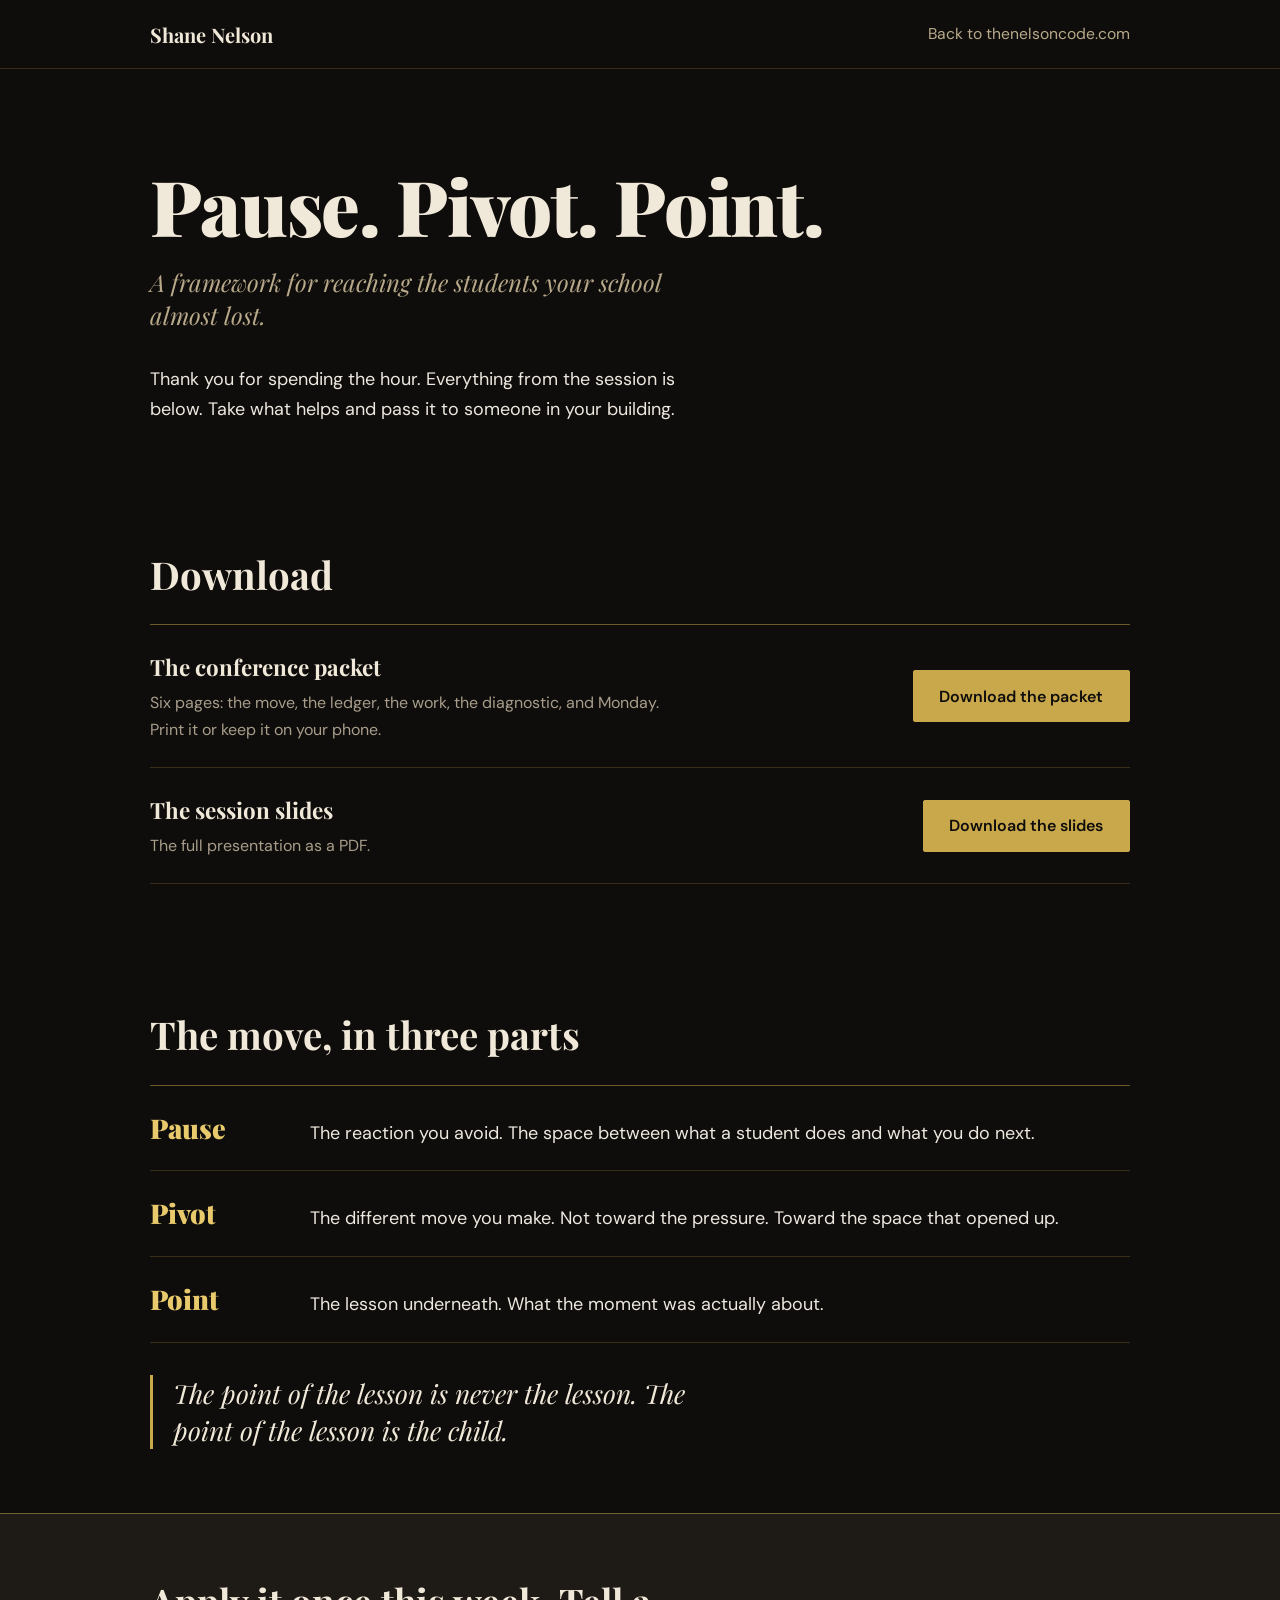
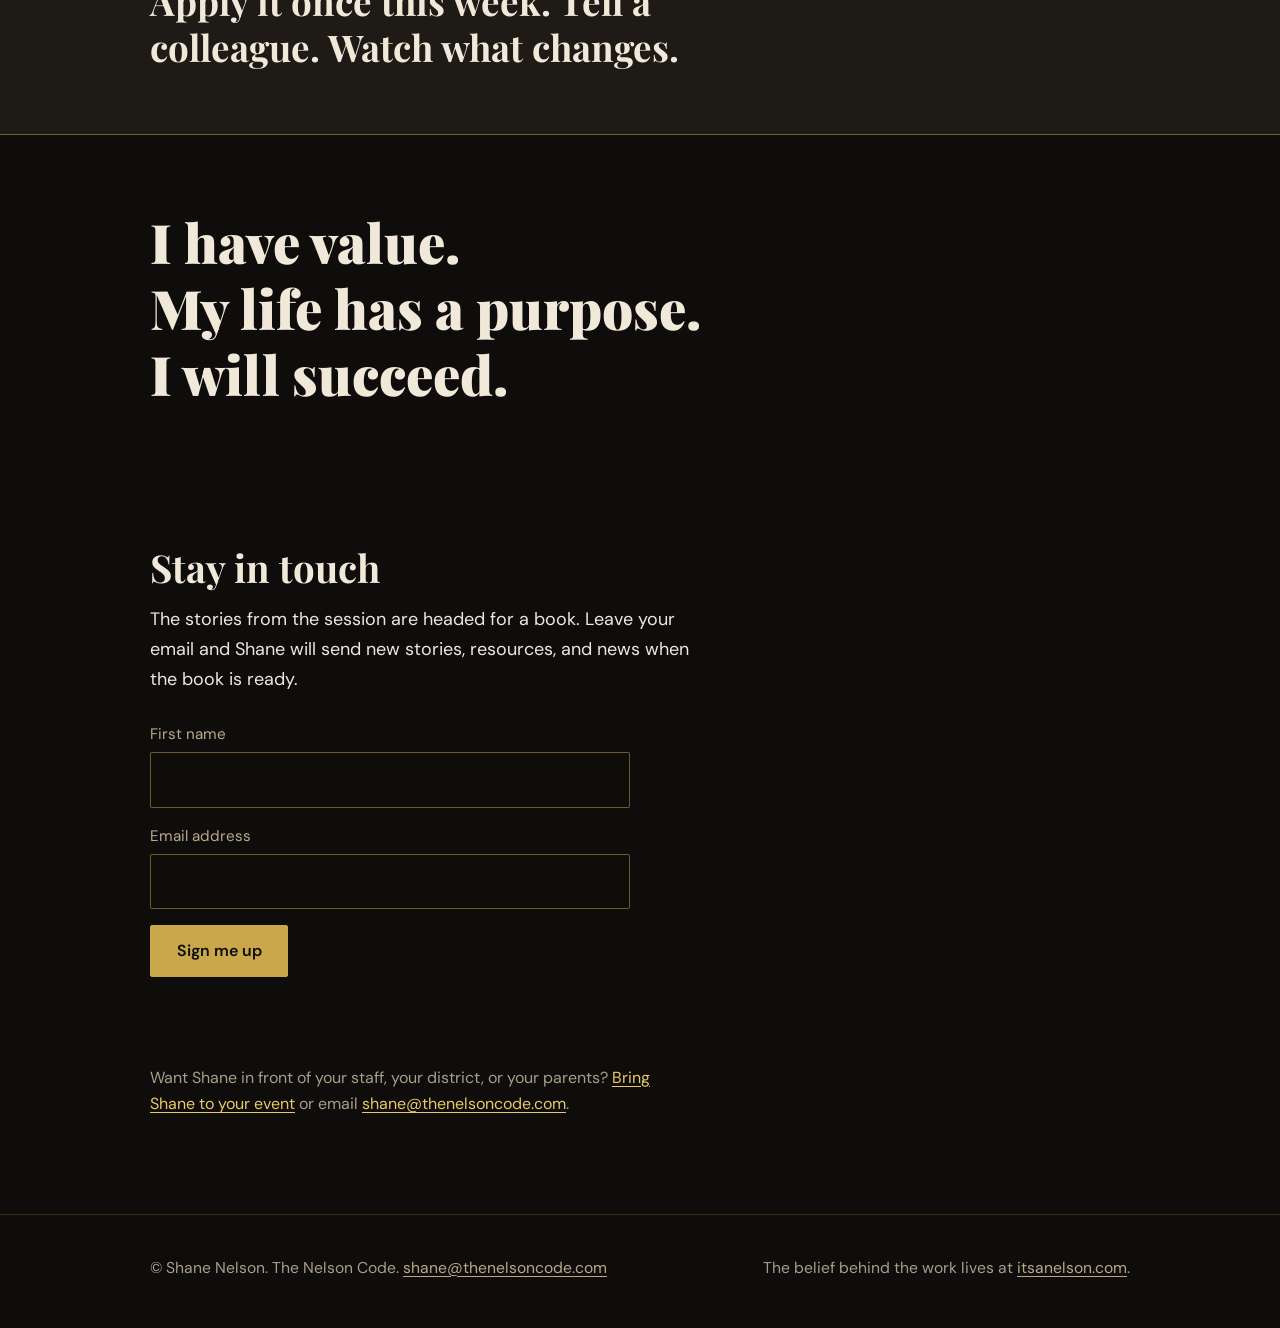
==== naea/index.html @ 15a72738 "New speaking homepage, NAEA 2026 resource page, archive old homepage to /future/" ====
<!DOCTYPE html>
<html lang="en">
<head>
<meta charset="UTF-8">
<meta name="viewport" content="width=device-width, initial-scale=1">
<title>Pause. Pivot. Point. | NAEA 2026 Resources | Shane Nelson</title>
<meta name="description" content="Resources for attendees of Shane Nelson's Pause. Pivot. Point. session at NAEA 2026.">
<meta name="robots" content="noindex, nofollow">
<meta name="theme-color" content="#0f0d0b">

<link rel="preconnect" href="https://fonts.googleapis.com">
<link rel="preconnect" href="https://fonts.gstatic.com" crossorigin>
<link href="https://fonts.googleapis.com/css2?family=Playfair+Display:ital,wght@0,400;0,700;0,900;1,400;1,700&family=DM+Sans:ital,wght@0,300;0,400;0,500;0,600;1,400&display=swap" rel="stylesheet">

<style>
:root{
  --bg:#0f0d0b;
  --card:#161310;
  --surface:#1e1a15;
  --gold:#c9a84c;
  --gold-light:#e8c96b;
  --gold-dim:#8a6e30;
  --cream:#f0e8d8;
  --cream-dim:#b8a98a;
  --text:#ede8df;
  --text-2:#a89d8b;
  --line:rgba(201,168,76,.22);
  --line-strong:rgba(201,168,76,.5);
  --serif:'Playfair Display',Georgia,'Times New Roman',serif;
  --sans:'DM Sans',system-ui,-apple-system,'Segoe UI',Helvetica,Arial,sans-serif;
  --wrap:980px;
}
*,*::before,*::after{box-sizing:border-box}
html{scroll-behavior:smooth;-webkit-text-size-adjust:100%}
body{margin:0;background:var(--bg);color:var(--text);font-family:var(--sans);font-size:1.125rem;line-height:1.65;-webkit-font-smoothing:antialiased}
a{color:inherit}
h1,h2,h3,p{margin:0}
.wrap{width:min(var(--wrap),100% - 3rem);margin-inline:auto}
:focus-visible{outline:2px solid var(--gold-light);outline-offset:3px;border-radius:2px}

.btn{display:inline-block;font-family:var(--sans);font-size:1rem;font-weight:600;line-height:1.2;text-decoration:none;padding:.95rem 1.6rem;border:1px solid var(--gold);border-radius:2px;transition:background .2s,color .2s,border-color .2s;text-align:center}
.btn-gold{background:var(--gold);color:var(--bg)}
.btn-gold:hover{background:var(--gold-light);border-color:var(--gold-light)}
.btn-line{color:var(--cream);border-color:var(--line-strong)}
.btn-line:hover{border-color:var(--gold-light);color:var(--gold-light)}

.top{border-bottom:1px solid var(--line)}
.top .wrap{display:flex;align-items:center;justify-content:space-between;gap:1rem;min-height:4.25rem}
.brand{font-family:var(--serif);font-weight:700;font-size:1.25rem;text-decoration:none;color:var(--cream)}
.back{font-size:.98rem;color:var(--cream-dim);text-decoration:none}
.back:hover{color:var(--gold-light)}

.hero{padding:clamp(3.5rem,8vw,6rem) 0 clamp(2.5rem,5vw,4rem)}
.hero h1{font-family:var(--serif);font-weight:900;font-size:clamp(2.5rem,6vw,4.8rem);line-height:1.05;letter-spacing:-.015em;color:var(--cream)}
.hero .sub{margin-top:1.25rem;font-family:var(--serif);font-style:italic;font-size:clamp(1.15rem,2.2vw,1.5rem);color:var(--cream-dim);max-width:36rem;line-height:1.4}
.hero .thanks{margin-top:2rem;max-width:34rem;color:var(--text)}

.sec{padding:clamp(2.5rem,5vw,4rem) 0}
.sec h2{font-family:var(--serif);font-weight:700;font-size:clamp(1.7rem,3.4vw,2.4rem);line-height:1.15;color:var(--cream)}

/* Downloads */
.files{margin-top:1.75rem;border-top:1px solid var(--line-strong)}
.file{display:grid;grid-template-columns:1fr auto;gap:1rem 2rem;align-items:center;padding:1.5rem 0;border-bottom:1px solid var(--line)}
.file h3{font-family:var(--serif);font-weight:700;font-size:1.4rem;color:var(--cream)}
.file p{margin-top:.25rem;color:var(--text-2);font-size:1rem;max-width:34rem}
@media (max-width:640px){.file{grid-template-columns:1fr}.file .btn{justify-self:start}}

/* The move */
.move{margin-top:1.75rem;border-top:1px solid var(--line-strong)}
.move .step{display:grid;grid-template-columns:8rem 1fr;gap:1rem 2rem;align-items:baseline;padding:1.25rem 0;border-bottom:1px solid var(--line)}
.move dt{font-family:var(--serif);font-weight:900;font-size:1.7rem;color:var(--gold-light)}
.move dd{margin:0;color:var(--text)}
@media (max-width:640px){.move .step{grid-template-columns:1fr;gap:.2rem}}
.quote{margin-top:2rem;font-family:var(--serif);font-style:italic;font-size:clamp(1.25rem,2.4vw,1.65rem);line-height:1.4;color:var(--cream);border-left:3px solid var(--gold);padding-left:1.25rem;max-width:36rem}

/* Monday */
.monday{background:var(--surface);border-block:1px solid var(--line-strong);padding:clamp(2.5rem,5vw,4rem) 0}
.monday p{font-family:var(--serif);font-weight:700;font-size:clamp(1.5rem,3.2vw,2.3rem);line-height:1.25;color:var(--cream);max-width:36rem}

/* Motto strip */
.motto{padding:clamp(3rem,6vw,5rem) 0}
.motto ul{list-style:none;margin:0;padding:0;display:grid;gap:.4rem}
.motto li{font-family:var(--serif);font-weight:900;font-size:clamp(1.8rem,4.6vw,3.4rem);line-height:1.1;color:var(--cream)}

/* Contact */
.contact p{margin-top:1rem;max-width:34rem;color:var(--text)}
.contact p a{color:var(--gold-light);text-underline-offset:3px}
.contact .signup{margin-top:1.75rem}
.contact .also{margin-top:2rem;color:var(--text-2);font-size:1rem}


/* Newsletter form */
.signup{display:grid;gap:1rem;max-width:30rem}
.signup label{display:block;font-size:.95rem;color:var(--cream-dim);margin-bottom:.3rem}
.signup input[type=text],.signup input[type=email]{width:100%;font:inherit;font-size:1rem;color:var(--cream);background:var(--bg);border:1px solid var(--line-strong);border-radius:2px;padding:.85rem 1rem}
.signup input::placeholder{color:#6f6656}
.signup input:focus-visible{outline:2px solid var(--gold-light);outline-offset:2px;border-color:var(--gold-light)}
.signup .btn{justify-self:start;cursor:pointer}
.signup .btn[disabled]{opacity:.6;cursor:default}
.signup .msg{min-height:1.5em;color:var(--gold-light);font-size:1rem}
.signup .hp{position:absolute;left:-9999px}

footer{margin-top:2rem;padding:2.5rem 0 3rem;border-top:1px solid var(--line)}
footer .wrap{display:flex;flex-wrap:wrap;gap:1rem 2rem;justify-content:space-between}
footer p{color:var(--text-2);font-size:.98rem}
footer a{color:var(--cream-dim);text-underline-offset:3px}
footer a:hover{color:var(--gold-light)}
</style>
</head>
<body>

<header class="top">
  <div class="wrap">
    <a class="brand" href="/">Shane Nelson</a>
    <a class="back" href="/">Back to thenelsoncode.com</a>
  </div>
</header>

<main>

  <section class="hero">
    <div class="wrap">
      <h1>Pause. Pivot. Point.</h1>
      <p class="sub">A framework for reaching the students your school almost lost.</p>
      <p class="thanks">Thank you for spending the hour. Everything from the session is below. Take what helps and pass it to someone in your building.</p>
    </div>
  </section>

  <section class="sec">
    <div class="wrap">
      <h2>Download</h2>
      <div class="files">
        <!-- Files live in /naea/files/. The filenames in href must match the files you upload exactly. -->
        <div class="file">
          <div>
            <h3>The conference packet</h3>
            <p>Six pages: the move, the ledger, the work, the diagnostic, and Monday. Print it or keep it on your phone.</p>
          </div>
          <a class="btn btn-gold" href="/naea/files/PausePivotPoint_Conference_Packet.pdf" download>Download the packet</a>
        </div>
        <div class="file">
          <div>
            <h3>The session slides</h3>
            <p>The full presentation as a PDF.</p>
          </div>
          <a class="btn btn-gold" href="/naea/files/PausePivotPoint_NAEA2026_Slides.pdf" download>Download the slides</a>
        </div>
        <!-- To add another file, copy one of the .file blocks above and change the title, description, and filename. -->
      </div>
    </div>
  </section>

  <section class="sec">
    <div class="wrap">
      <h2>The move, in three parts</h2>
      <dl class="move">
        <div class="step"><dt>Pause</dt><dd>The reaction you avoid. The space between what a student does and what you do next.</dd></div>
        <div class="step"><dt>Pivot</dt><dd>The different move you make. Not toward the pressure. Toward the space that opened up.</dd></div>
        <div class="step"><dt>Point</dt><dd>The lesson underneath. What the moment was actually about.</dd></div>
      </dl>
      <p class="quote">The point of the lesson is never the lesson. The point of the lesson is the child.</p>
    </div>
  </section>

  <section class="monday">
    <div class="wrap">
      <p>Apply it once this week. Tell a colleague. Watch what changes.</p>
    </div>
  </section>

  <section class="motto">
    <div class="wrap">
      <ul aria-label="The motto">
        <li>I have value.</li>
        <li>My life has a purpose.</li>
        <li>I will succeed.</li>
      </ul>
    </div>
  </section>

  <section class="sec contact">
    <div class="wrap">
      <h2>Stay in touch</h2>
      <p>The stories from the session are headed for a book. Leave your email and Shane will send new stories, resources, and news when the book is ready.</p>
      <form class="signup" id="signup" name="newsletter" method="POST" data-netlify="true" data-netlify-honeypot="bot-field">
        <input type="hidden" name="form-name" value="newsletter">
        <input type="hidden" name="source" value="naea-2026">
        <p class="hp" aria-hidden="true"><label>Leave this empty <input name="bot-field" tabindex="-1" autocomplete="off"></label></p>
        <div><label for="su-name">First name</label><input id="su-name" type="text" name="first_name" autocomplete="given-name"></div>
        <div><label for="su-email">Email address</label><input id="su-email" type="email" name="email" autocomplete="email" required></div>
        <button class="btn btn-gold" type="submit">Sign me up</button>
        <p class="msg" role="status" aria-live="polite"></p>
      </form>
      <p class="also">Want Shane in front of your staff, your district, or your parents? <a href="/#book">Bring Shane to your event</a> or email <a href="mailto:shane@thenelsoncode.com">shane@thenelsoncode.com</a>.</p>
    </div>
  </section>

</main>

<footer>
  <div class="wrap">
    <p>&copy; Shane Nelson. The Nelson Code. <a href="mailto:shane@thenelsoncode.com">shane@thenelsoncode.com</a></p>
    <p>The belief behind the work lives at <a href="https://itsanelson.com">itsanelson.com</a>.</p>
  </div>
</footer>

<script>
(function(){
  // Newsletter signup: posts to Netlify Forms and confirms on the page.
  var form=document.getElementById('signup');
  if(form && window.fetch && window.URLSearchParams && window.FormData){
    form.addEventListener('submit',function(ev){
      ev.preventDefault();
      var msg=form.querySelector('.msg'), btn=form.querySelector('button');
      btn.disabled=true; msg.textContent='Sending...';
      fetch('/',{method:'POST',headers:{'Content-Type':'application/x-www-form-urlencoded'},body:new URLSearchParams(new FormData(form)).toString()})
        .then(function(r){
          if(!r.ok){throw new Error('bad');}
          form.reset(); btn.disabled=false;
          msg.textContent='You are on the list. Thank you.';
        })
        .catch(function(){
          btn.disabled=false;
          msg.textContent='That did not go through. Please email shane@thenelsoncode.com and Shane will add you.';
        });
    });
  }
})();
</script>
</body>
</html>
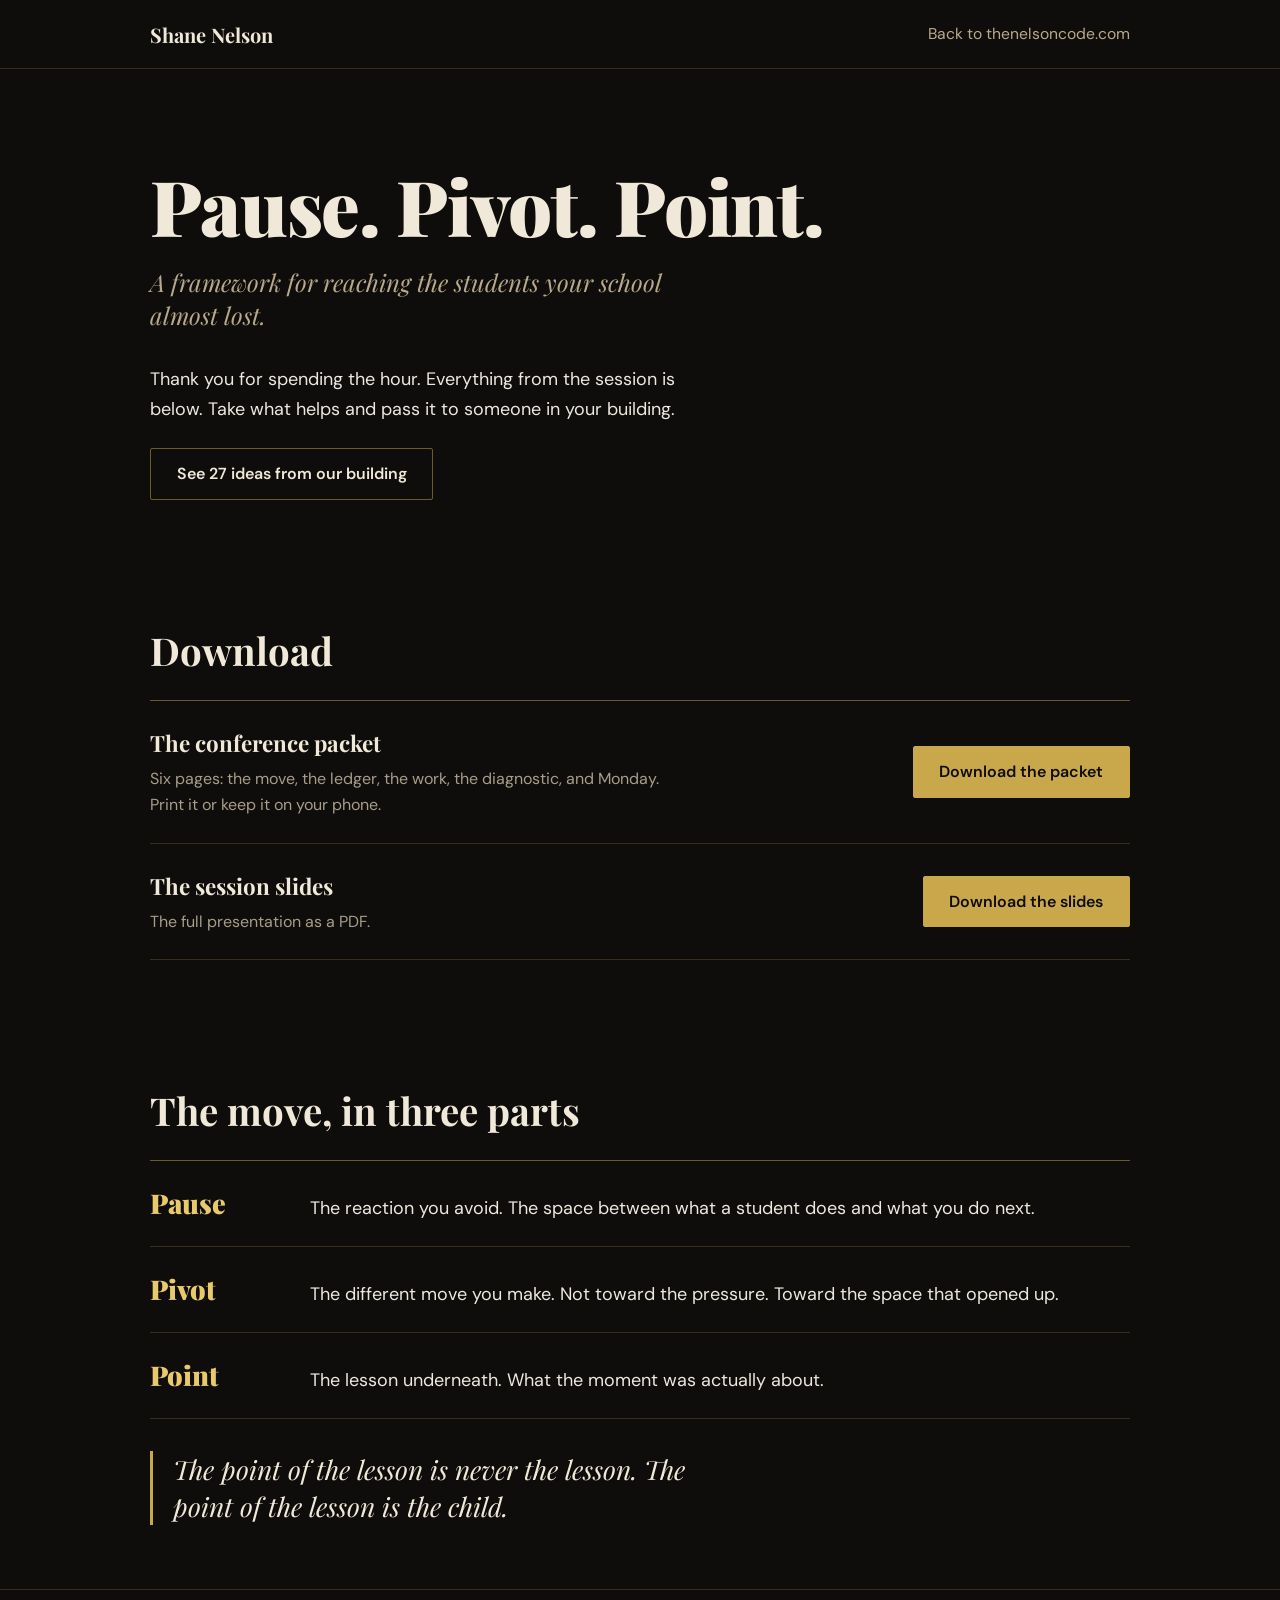
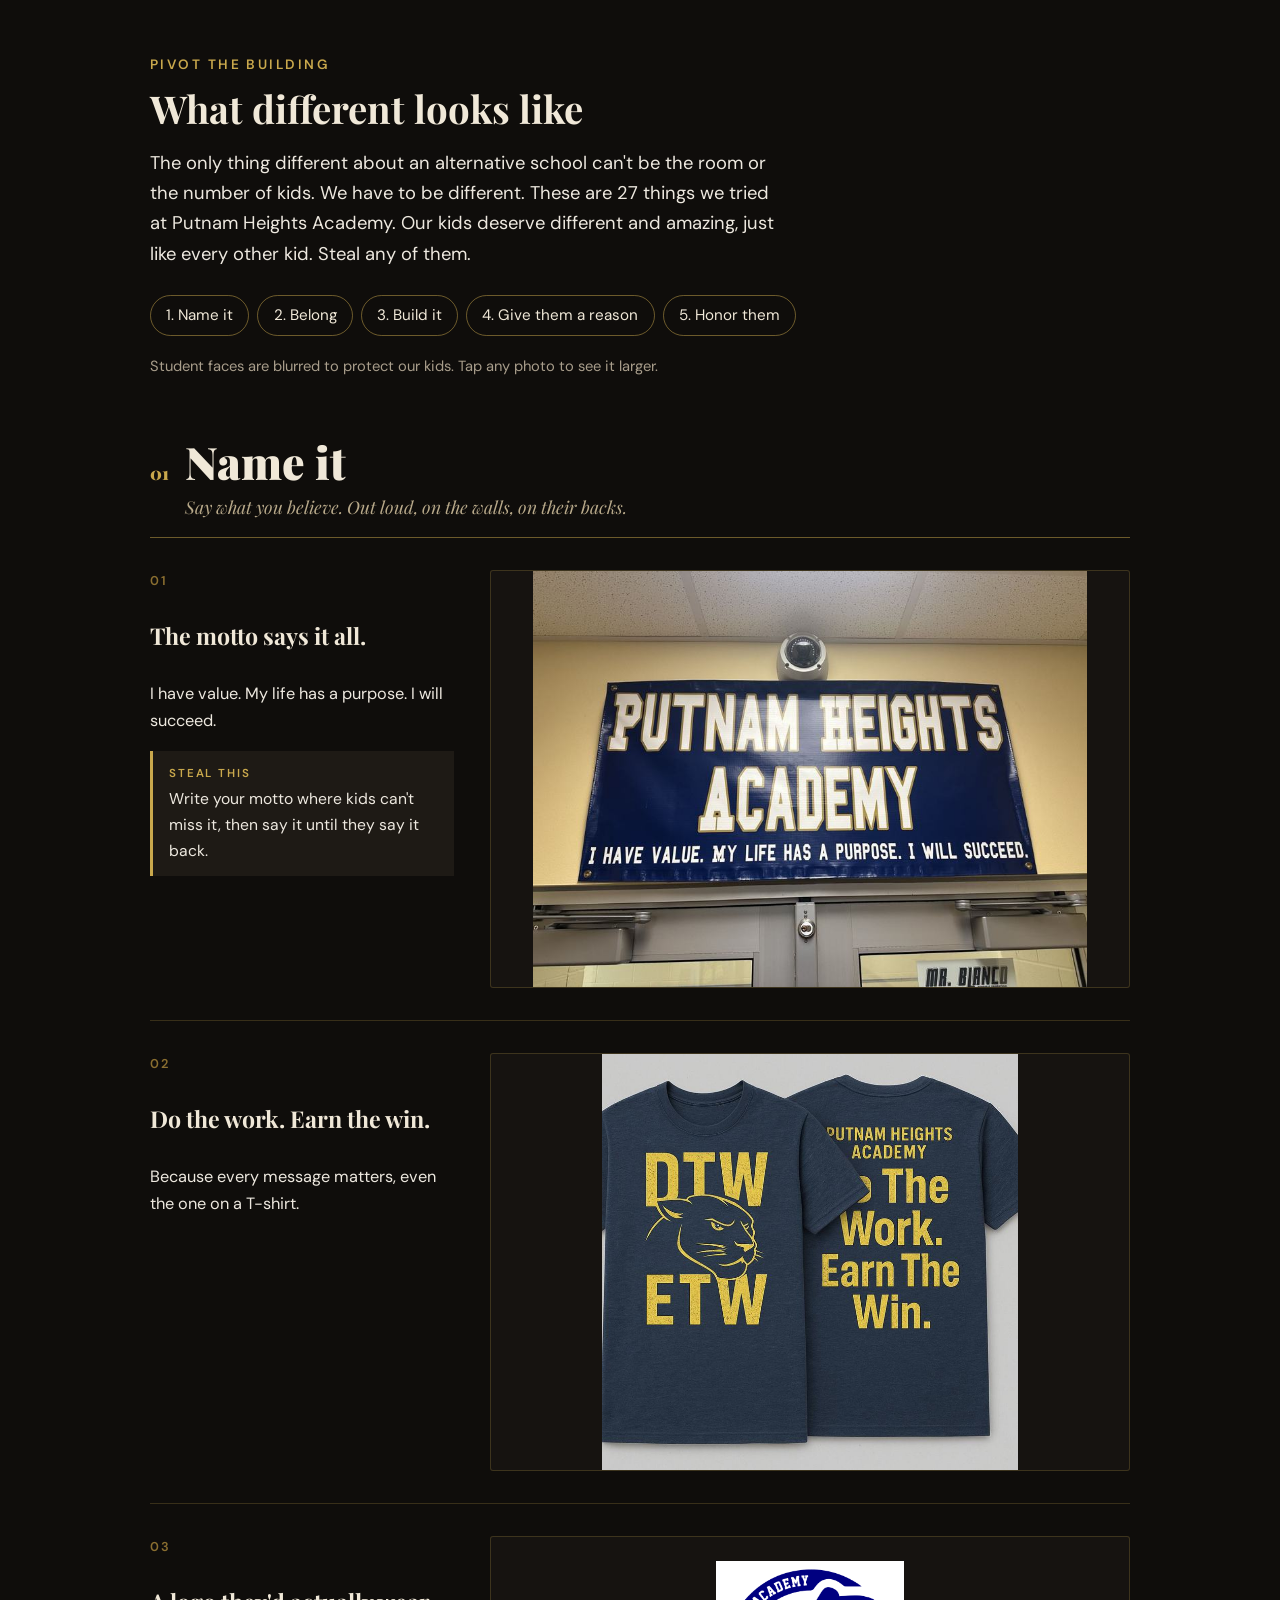
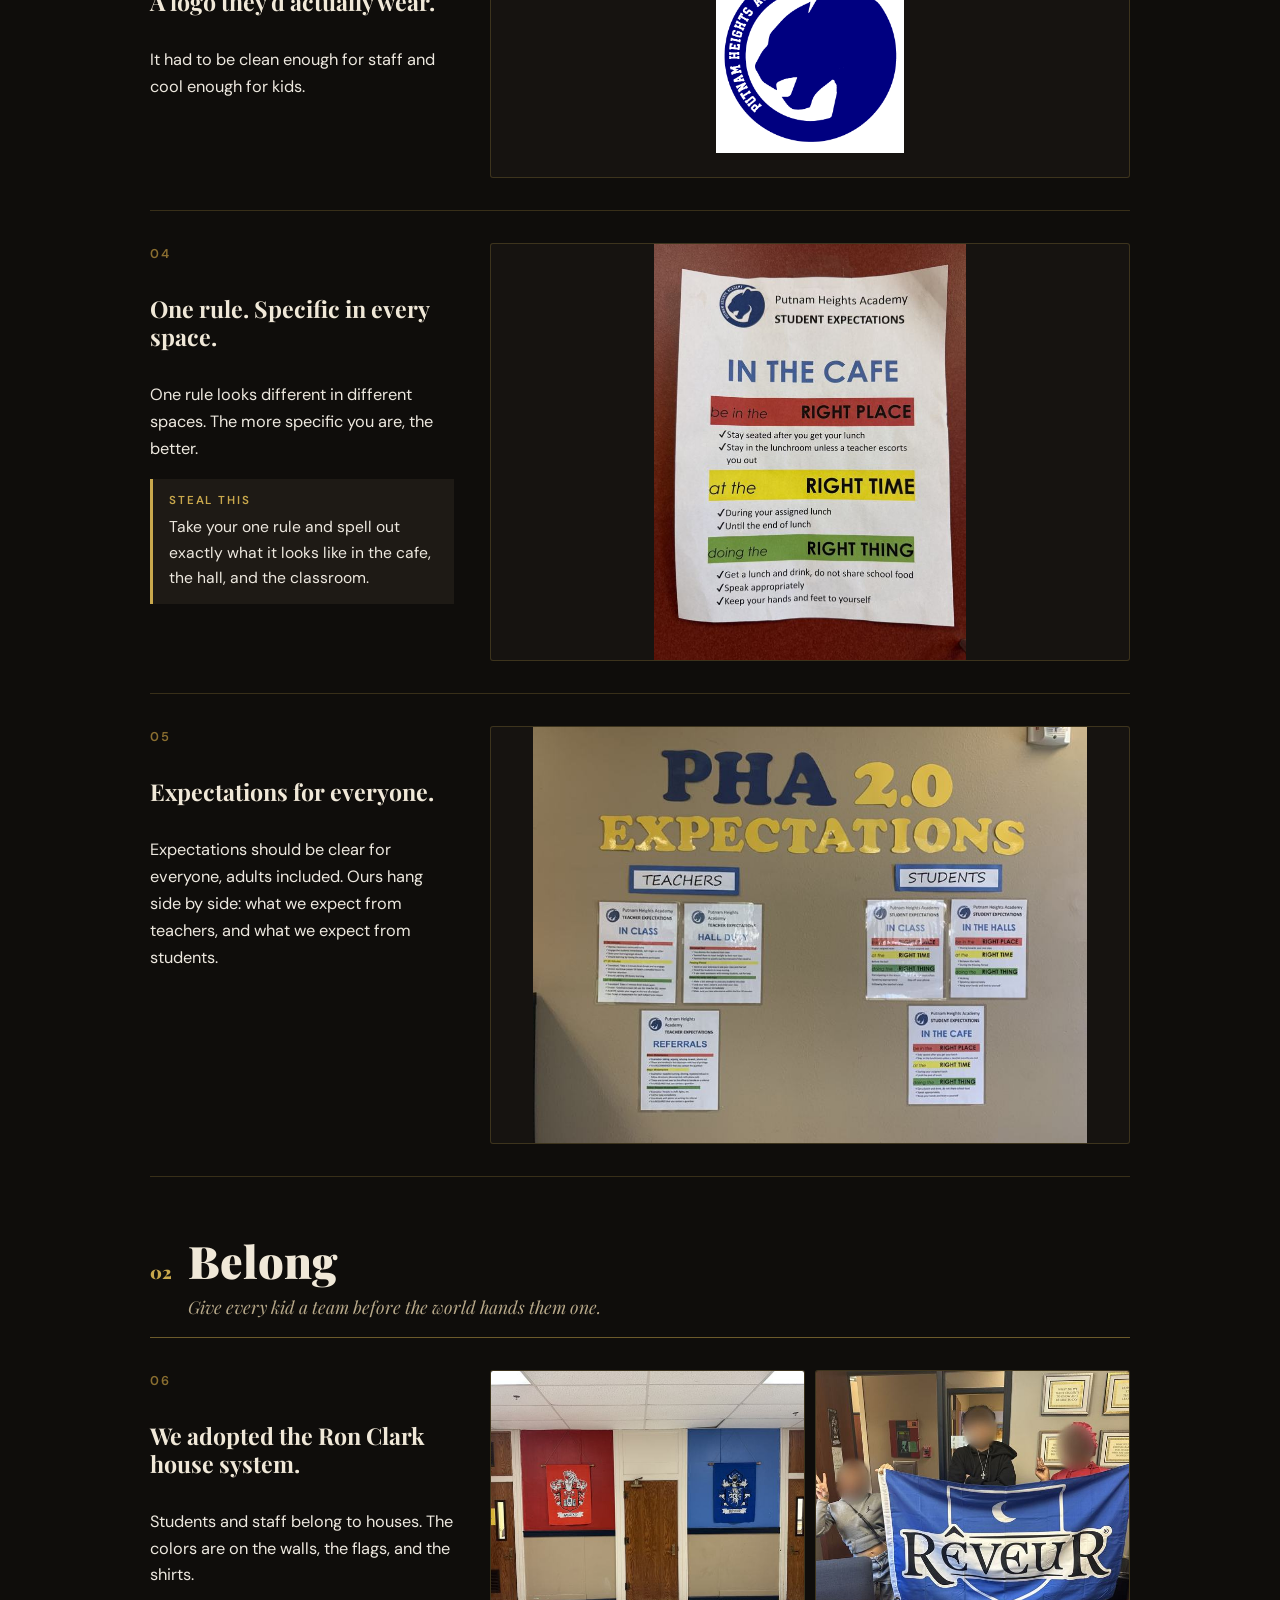
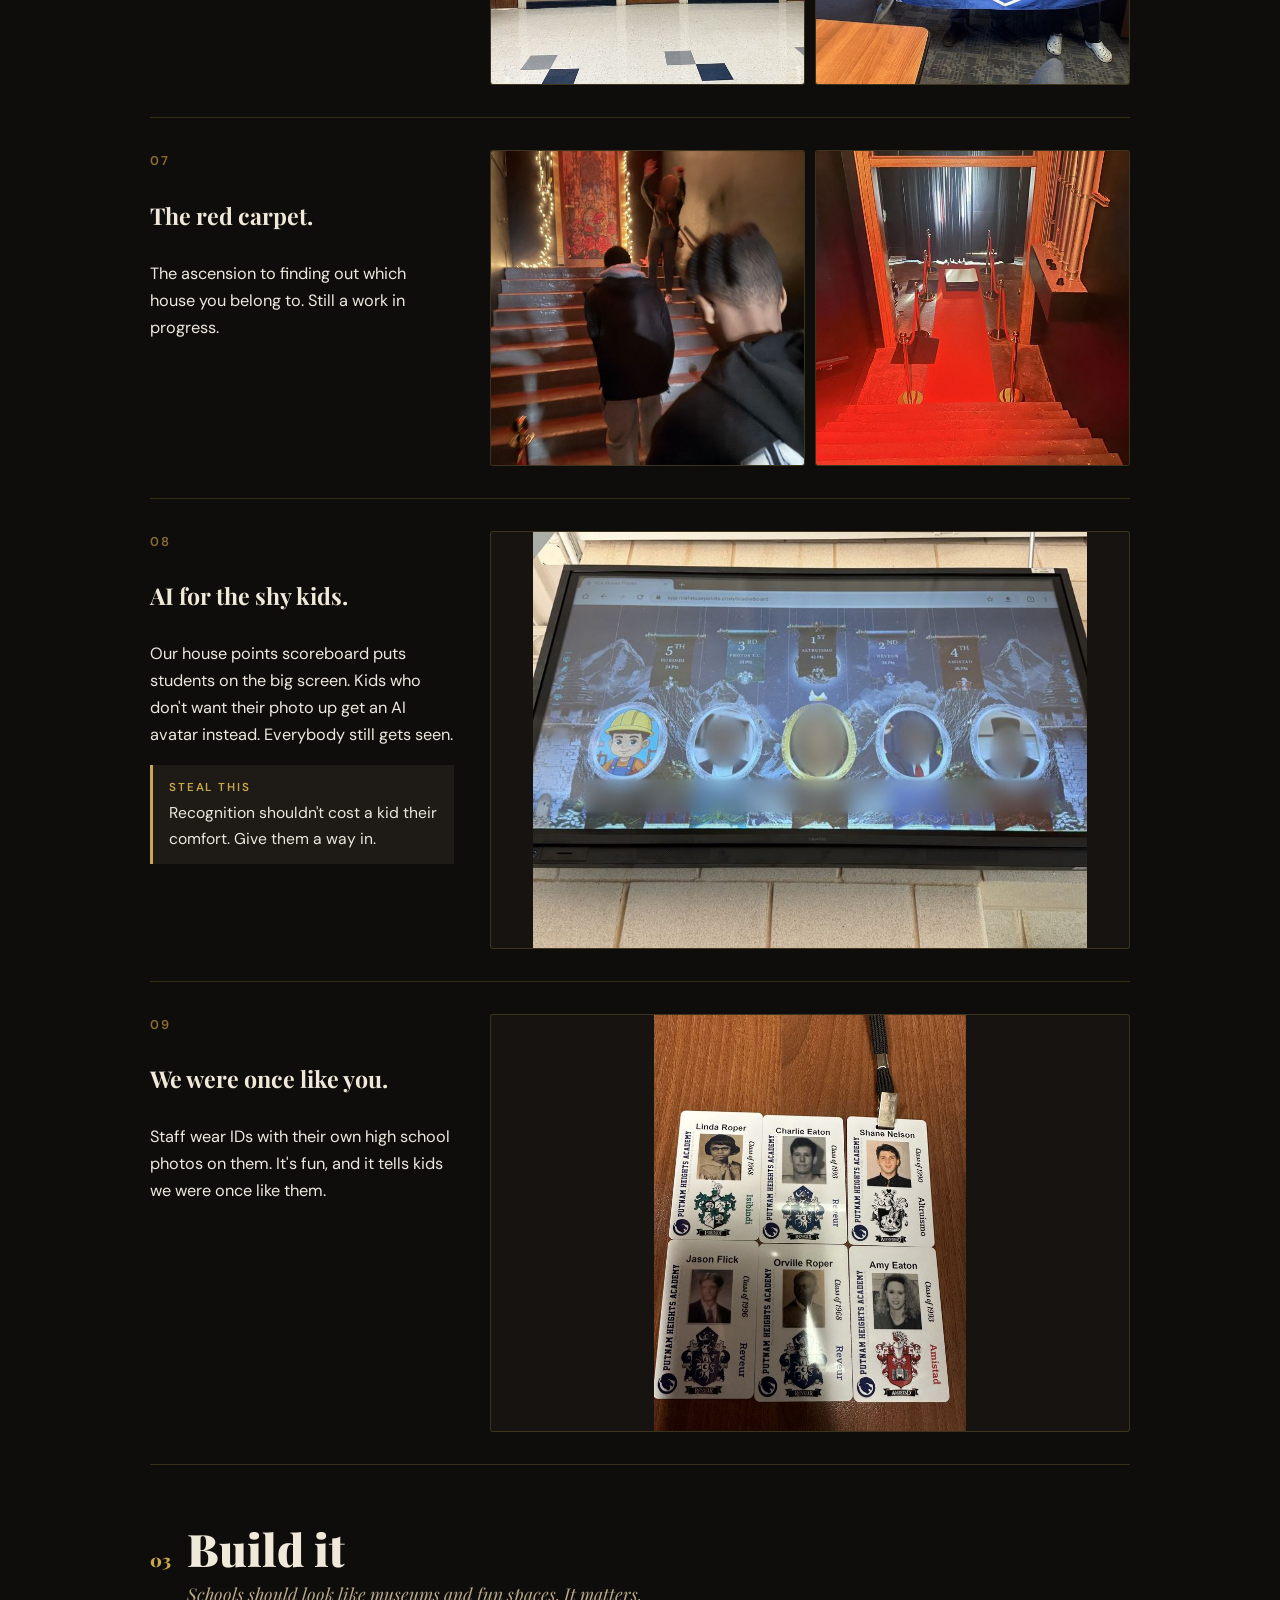
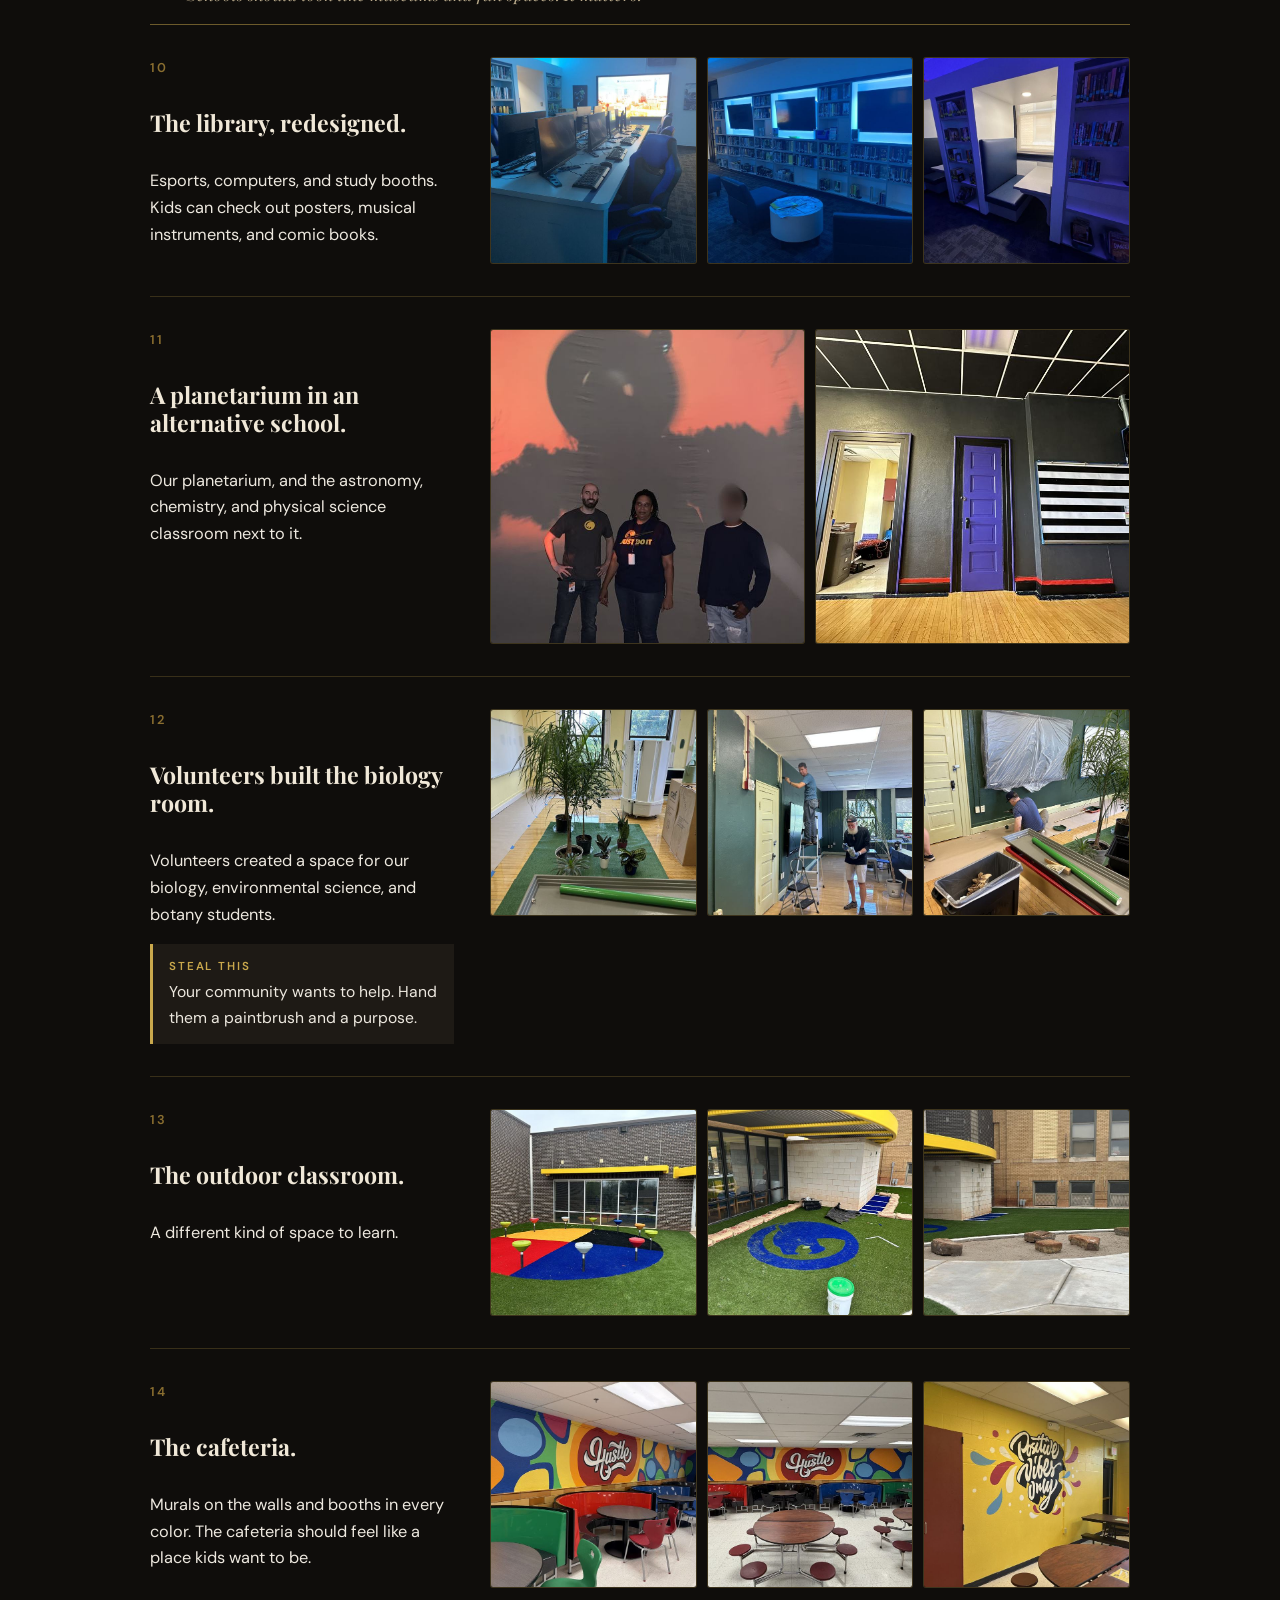
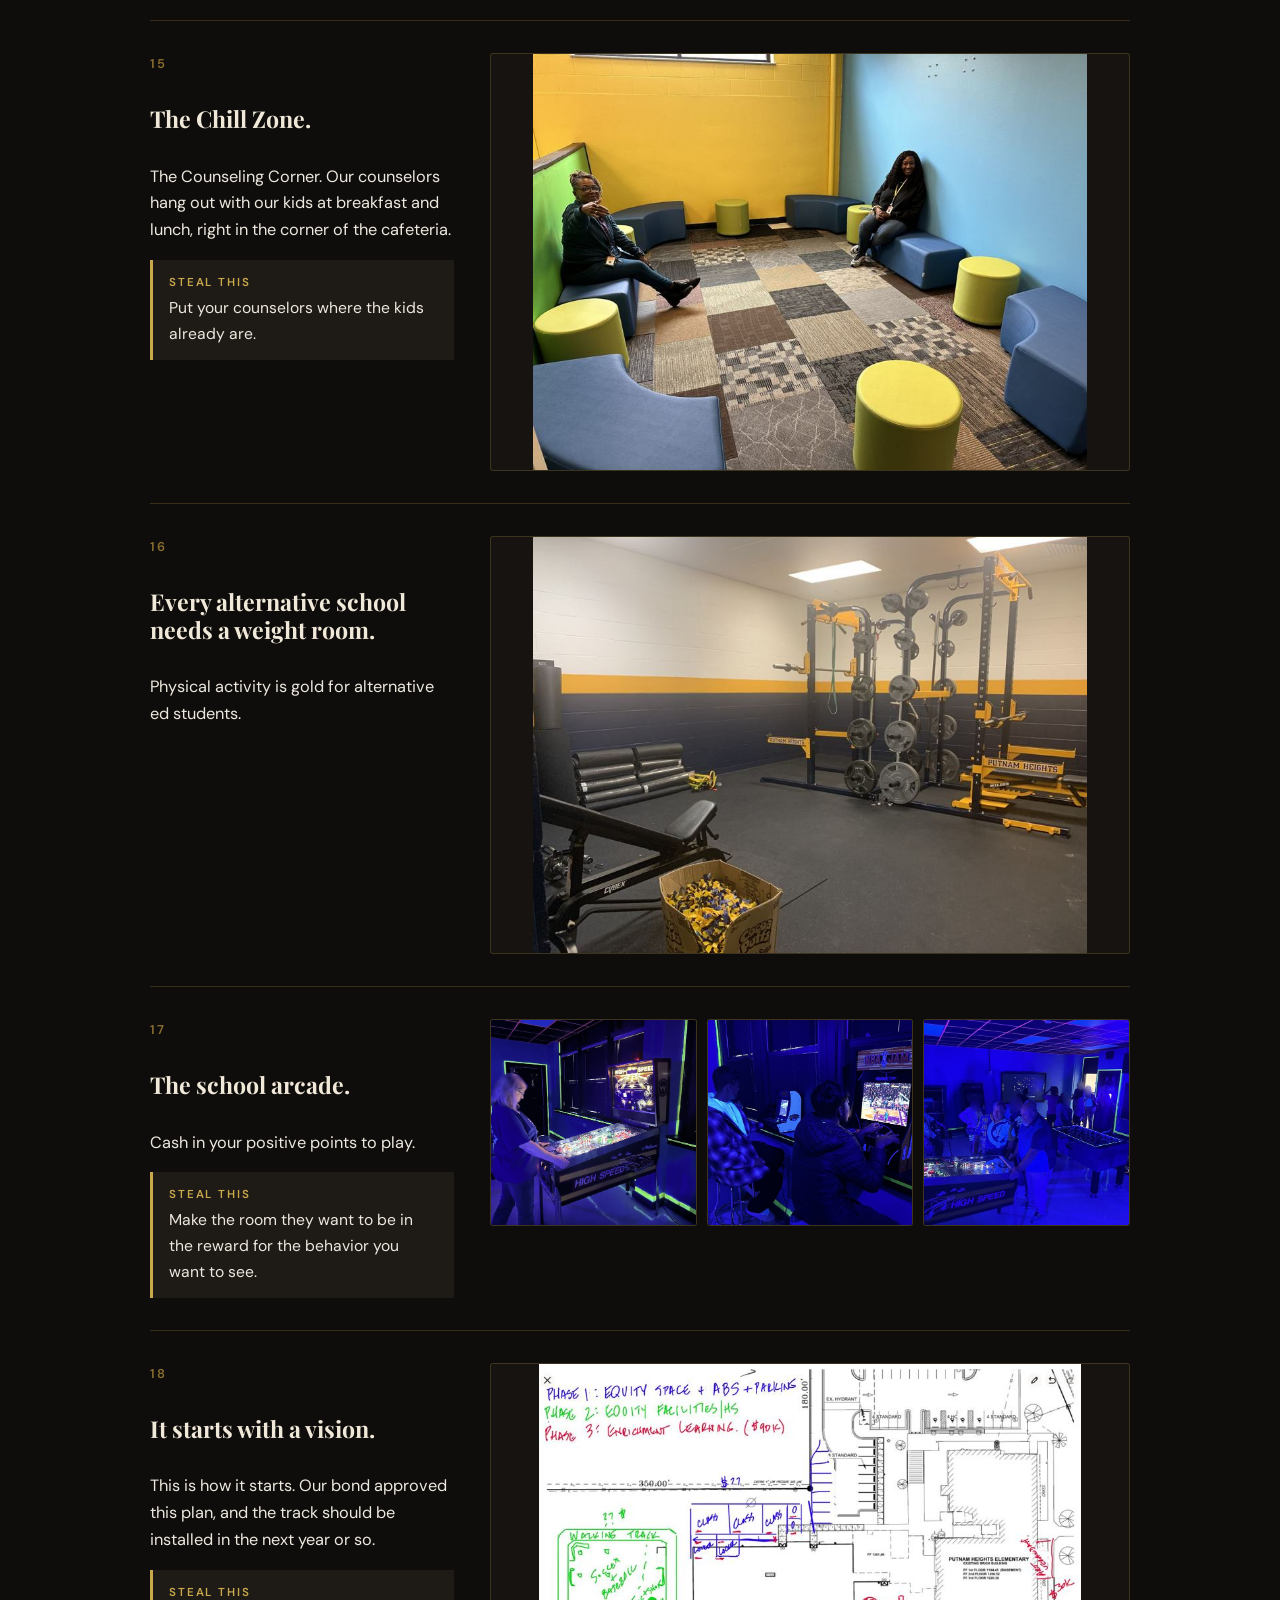
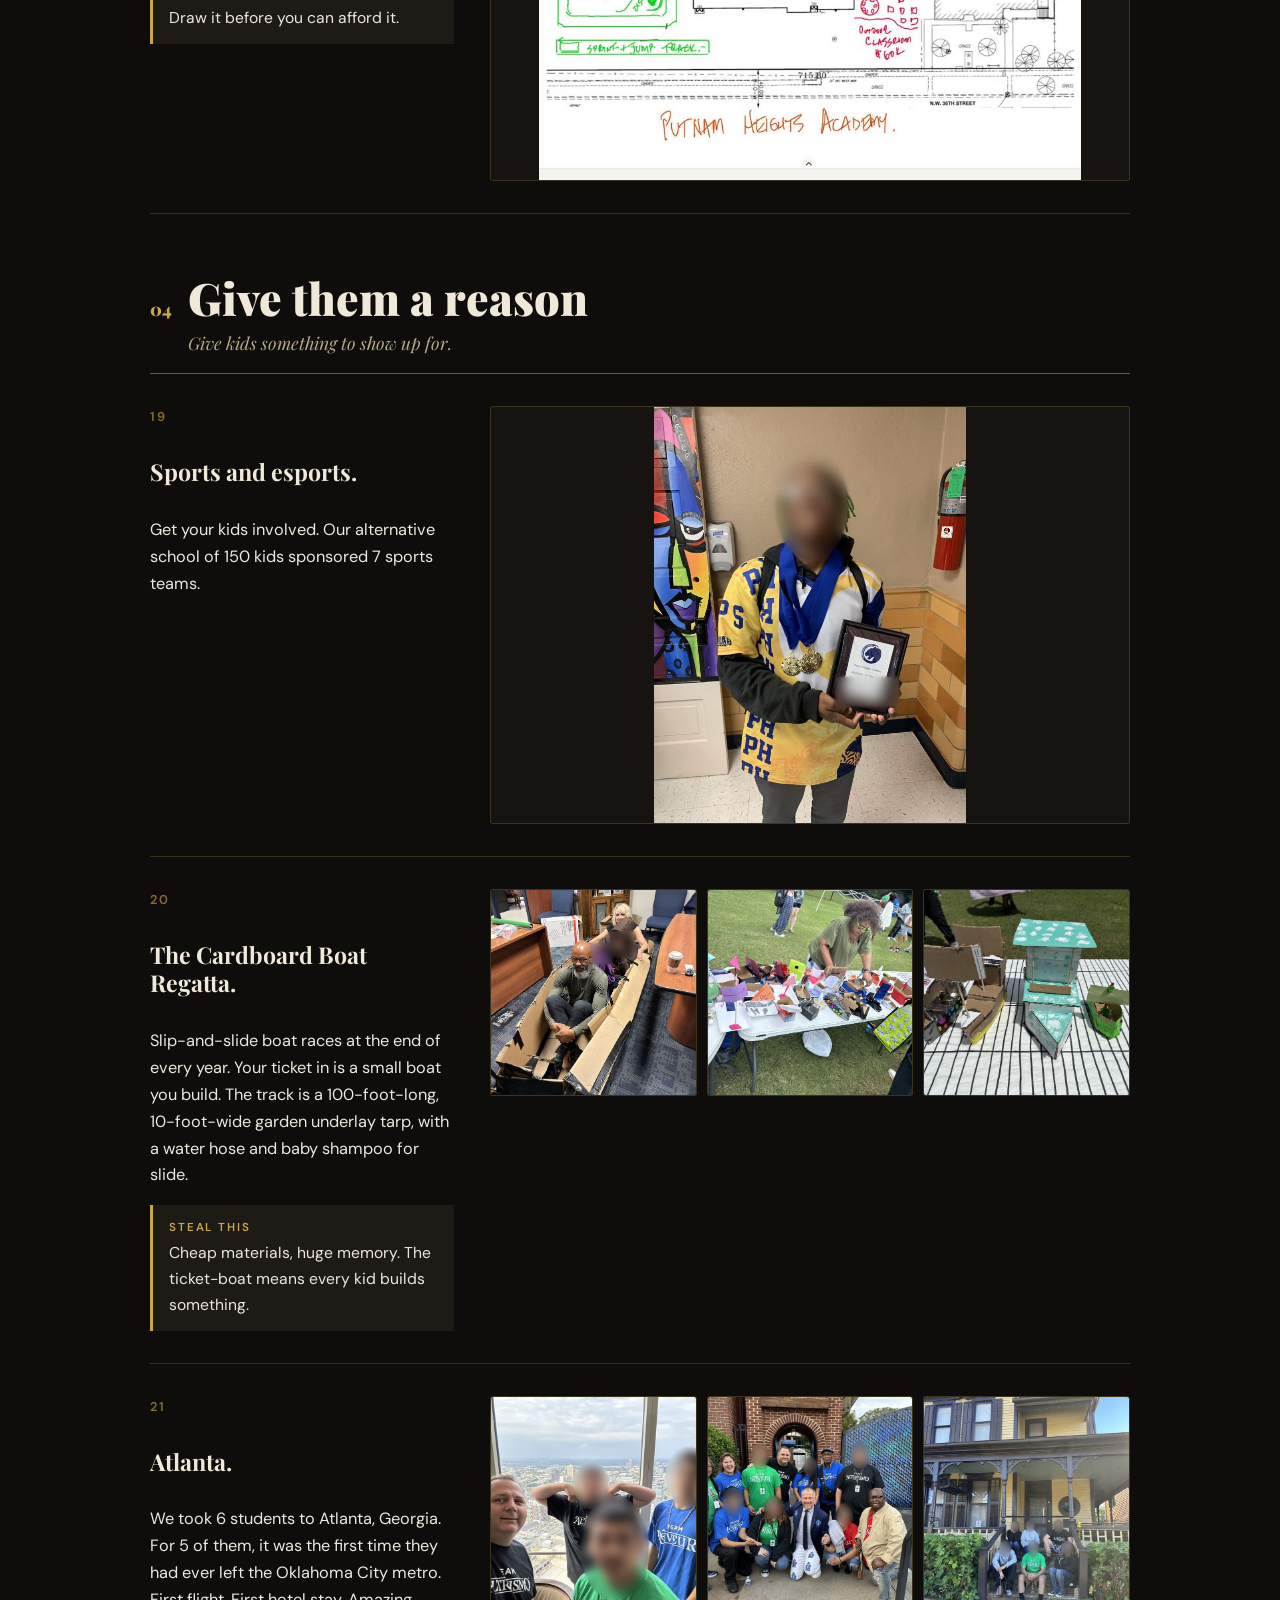
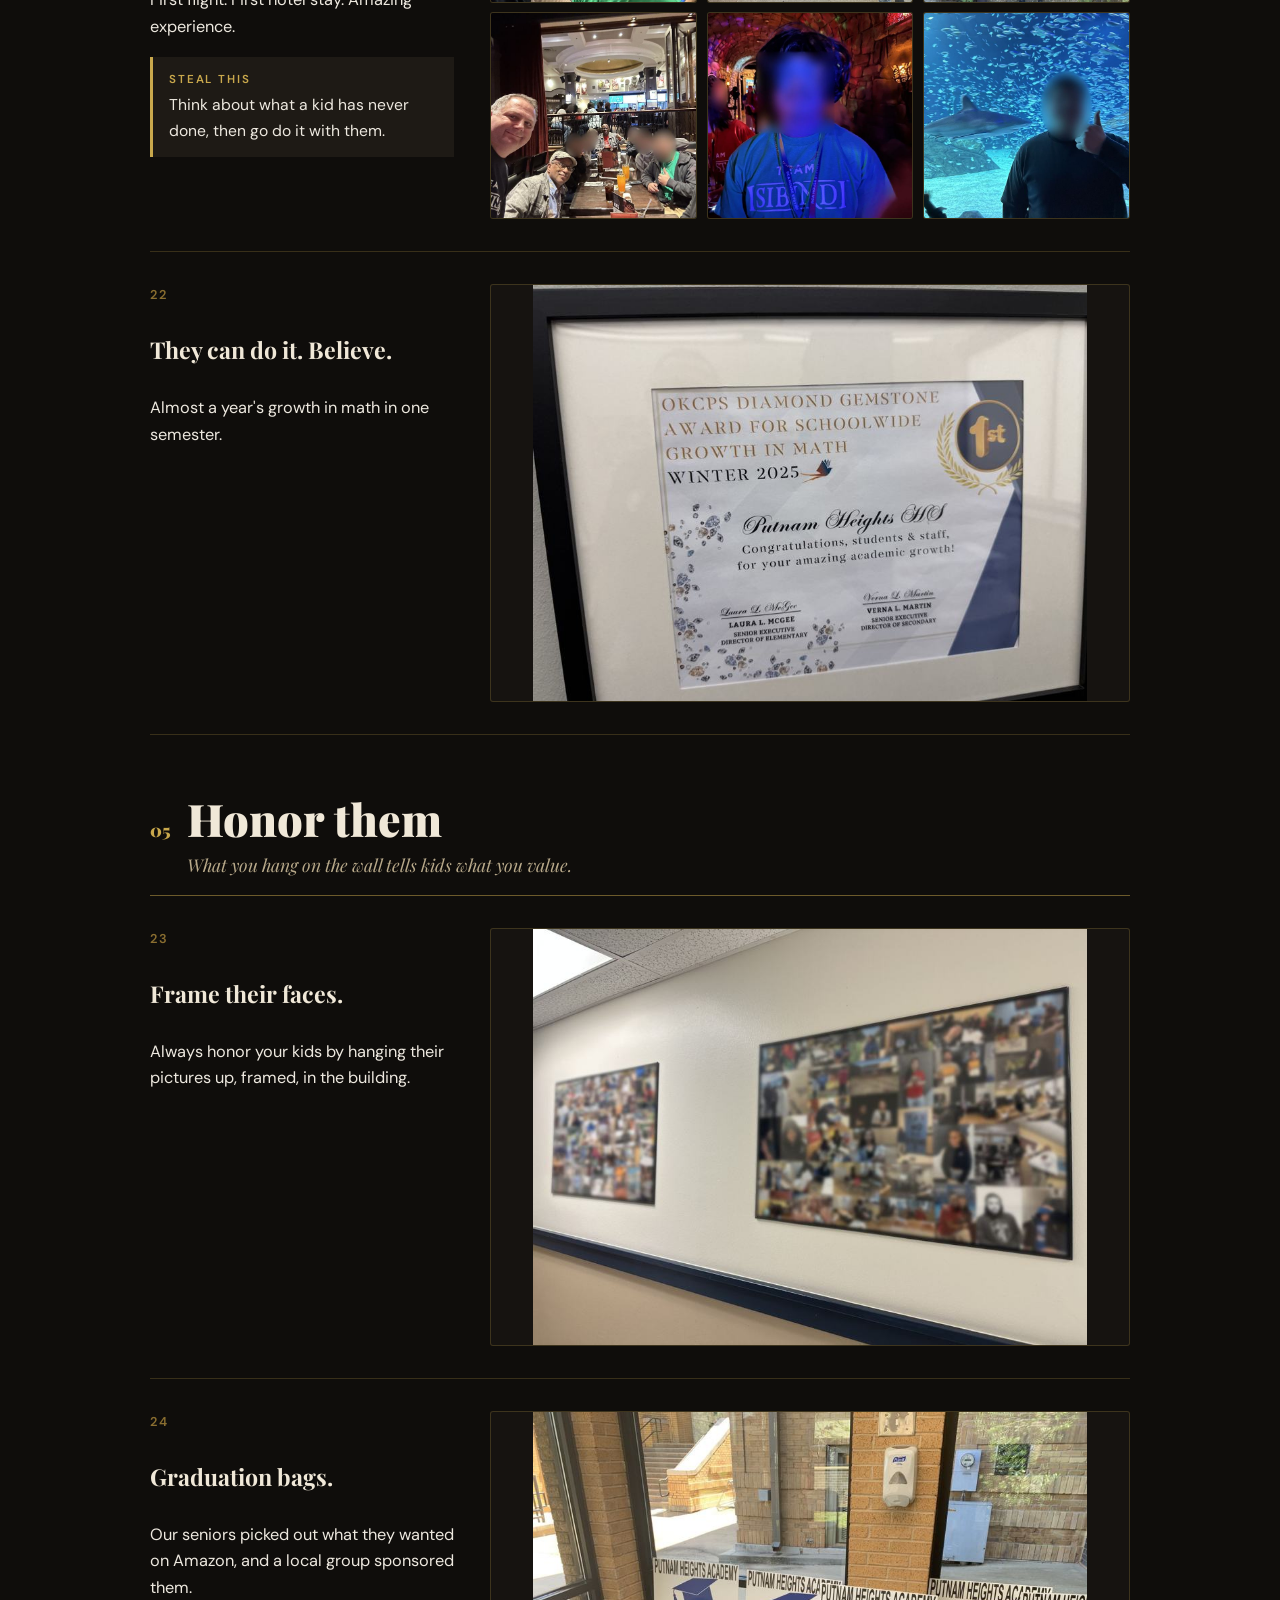
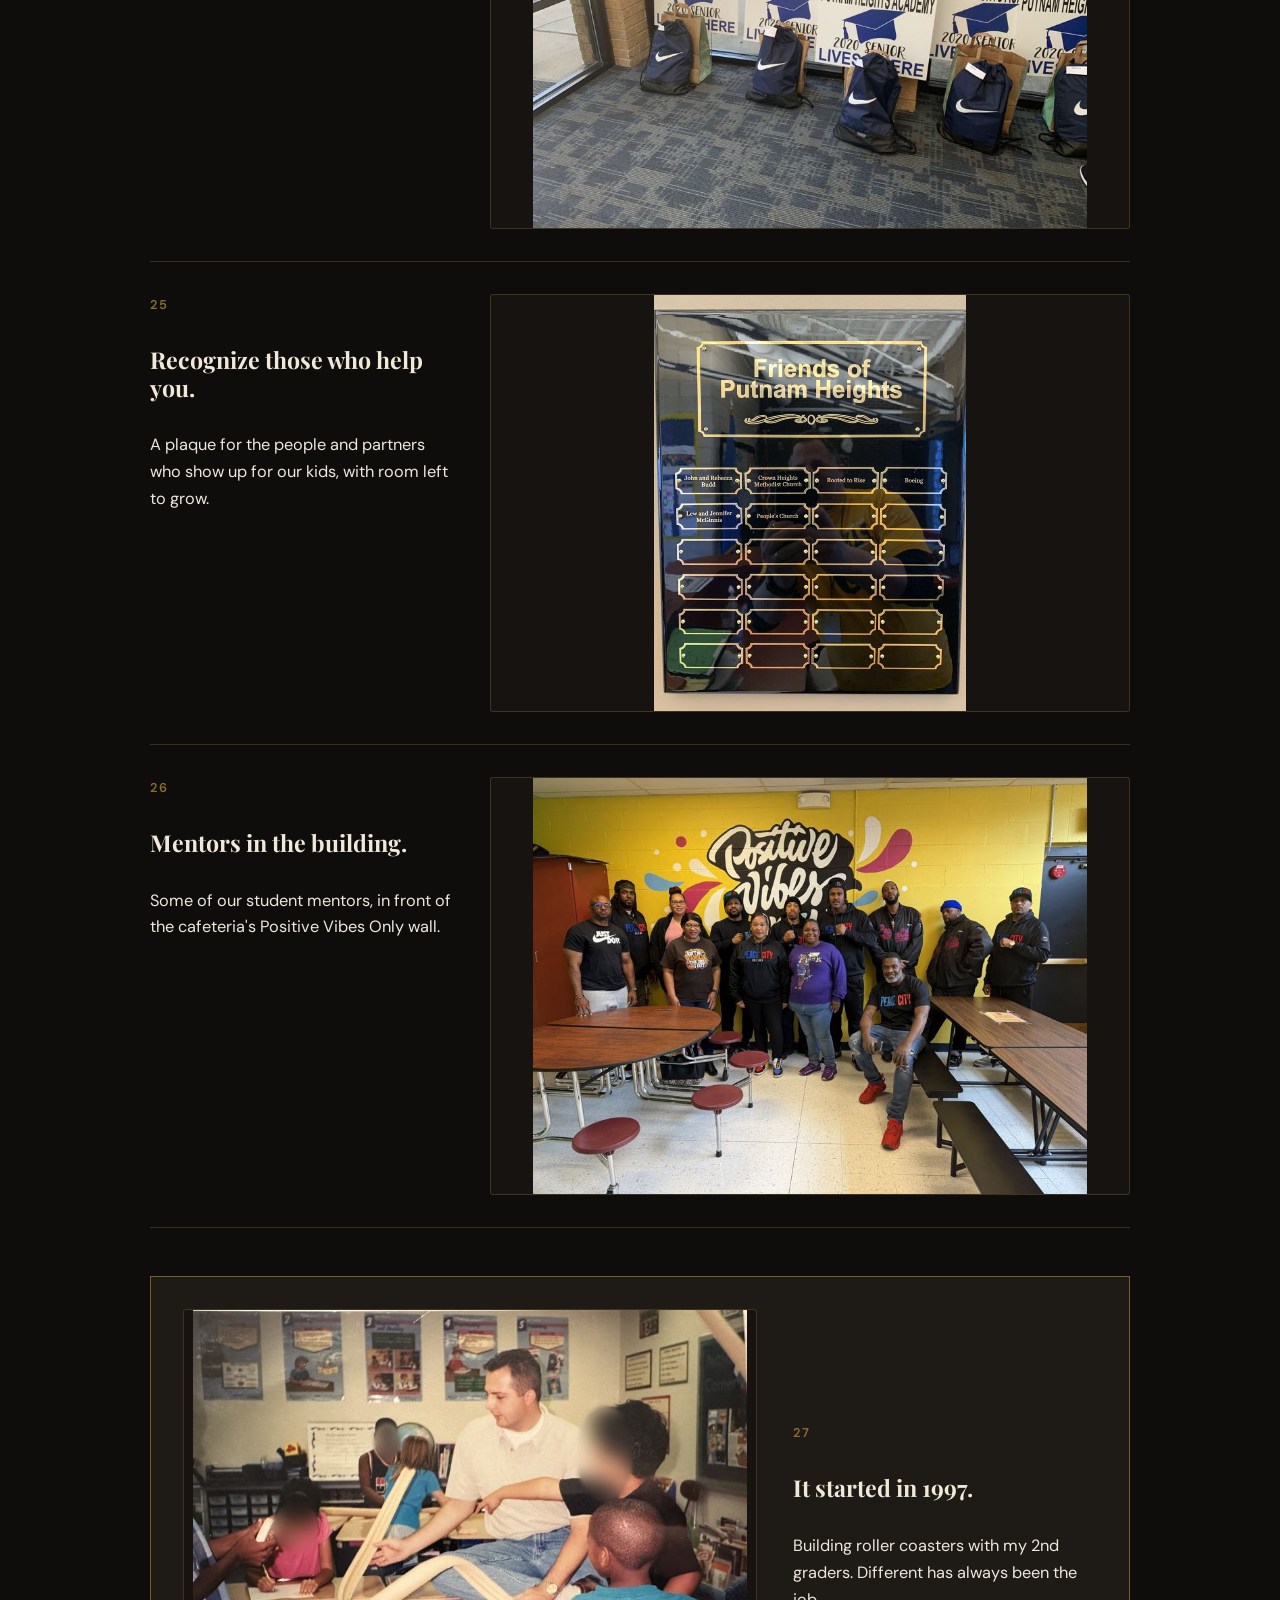
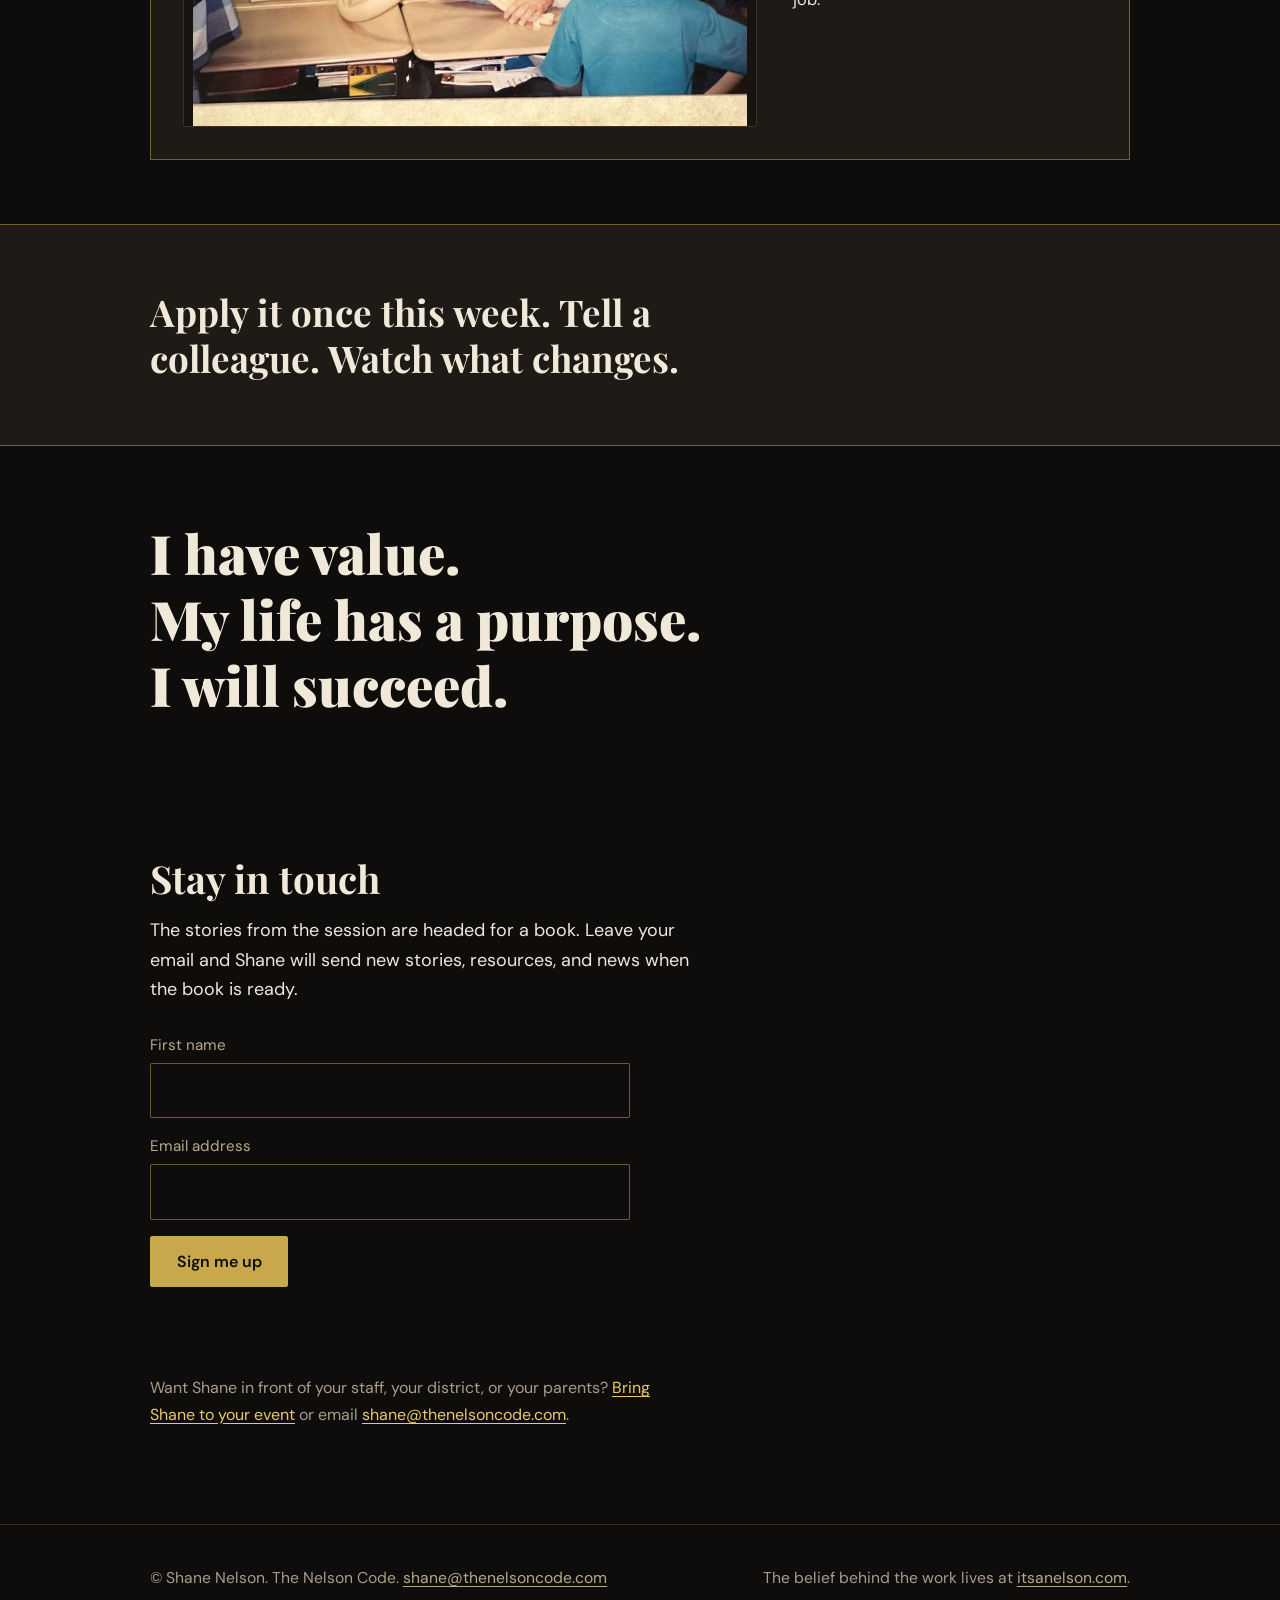
==== commit c73db49d: "Add Pivot photos to NAEA page" ====
--- a/naea/index.html
+++ b/naea/index.html
@@ -54,6 +54,7 @@
 .hero h1{font-family:var(--serif);font-weight:900;font-size:clamp(2.5rem,6vw,4.8rem);line-height:1.05;letter-spacing:-.015em;color:var(--cream)}
 .hero .sub{margin-top:1.25rem;font-family:var(--serif);font-style:italic;font-size:clamp(1.15rem,2.2vw,1.5rem);color:var(--cream-dim);max-width:36rem;line-height:1.4}
 .hero .thanks{margin-top:2rem;max-width:34rem;color:var(--text)}
+.hero-cta{margin-top:1.5rem}
 
 .sec{padding:clamp(2.5rem,5vw,4rem) 0}
 .sec h2{font-family:var(--serif);font-weight:700;font-size:clamp(1.7rem,3.4vw,2.4rem);line-height:1.15;color:var(--cream)}
@@ -100,6 +101,53 @@
 .signup .msg{min-height:1.5em;color:var(--gold-light);font-size:1rem}
 .signup .hp{position:absolute;left:-9999px}
 
+/* Pivot gallery */
+.pivot{border-top:1px solid var(--line)}
+.kicker{font-size:.85rem;letter-spacing:.18em;text-transform:uppercase;color:var(--gold);font-weight:600;margin-bottom:.6rem}
+.pivot .lede{margin-top:1.1rem;max-width:40rem;color:var(--text);font-size:1.15rem}
+.chips{display:flex;flex-wrap:wrap;gap:.5rem;margin-top:1.6rem}
+.chips a{font-size:.95rem;text-decoration:none;color:var(--cream);border:1px solid var(--line-strong);border-radius:999px;padding:.45rem .95rem;transition:border-color .2s,color .2s}
+.chips a:hover{border-color:var(--gold-light);color:var(--gold-light)}
+.note{margin-top:1.1rem;font-size:.92rem;color:var(--text-2)}
+.chapter{padding-top:clamp(2.5rem,5vw,3.75rem);scroll-margin-top:1rem}
+.ch-head{display:grid;grid-template-columns:auto 1fr;column-gap:1rem;align-items:baseline;padding-bottom:1rem;border-bottom:1px solid var(--line-strong)}
+.ch-num{font-family:var(--serif);font-weight:900;font-size:1.1rem;color:var(--gold)}
+.ch-head h3{font-family:var(--serif);font-weight:900;font-size:clamp(1.9rem,4vw,2.8rem);line-height:1.05;color:var(--cream)}
+.ch-head p{grid-column:2;margin-top:.35rem;font-family:var(--serif);font-style:italic;color:var(--cream-dim);font-size:1.1rem}
+.idea{display:grid;grid-template-columns:minmax(0,19rem) minmax(0,1fr);gap:1.25rem 2.25rem;padding:2rem 0;border-bottom:1px solid var(--line)}
+.idea-n{display:block;font-size:.8rem;letter-spacing:.14em;color:var(--gold-dim);font-weight:600;margin-bottom:.35rem}
+.idea h4,.closer h4{font-family:var(--serif);font-weight:700;font-size:1.45rem;line-height:1.2;color:var(--cream)}
+.idea-text p,.closer p{margin-top:.55rem;color:var(--text);font-size:1.02rem}
+.steal{margin-top:1rem!important;padding:.8rem 1rem;background:var(--surface);border-left:3px solid var(--gold);font-size:.98rem!important}
+.steal span{display:block;font-size:.72rem;letter-spacing:.16em;text-transform:uppercase;color:var(--gold);font-weight:600;margin-bottom:.2rem}
+.idea-ph{display:grid;gap:.6rem;align-content:start}
+.idea-ph.g2{grid-template-columns:1fr 1fr}
+.idea-ph.g3{grid-template-columns:repeat(3,1fr)}
+.idea-ph.g6{grid-template-columns:repeat(3,1fr)}
+.ph{display:block;overflow:hidden;border-radius:3px;background:var(--card);border:1px solid var(--line)}
+.ph img{display:block;width:100%;height:auto;transition:transform .35s}
+.g2 .ph img,.g3 .ph img,.g6 .ph img{aspect-ratio:1/1;object-fit:cover;height:100%}
+.g1 .ph img{max-height:26rem;object-fit:contain;margin-inline:auto;width:auto;max-width:100%}
+.ph:hover img{transform:scale(1.025)}
+.closer{display:grid;grid-template-columns:minmax(0,1fr) minmax(0,19rem);gap:1.25rem 2.25rem;align-items:center;margin-top:3rem;padding:2rem;background:var(--surface);border:1px solid var(--line-strong)}
+@media (max-width:760px){
+  .idea,.closer{grid-template-columns:1fr}
+  .closer{padding:1.25rem}
+  .idea-ph.g3,.idea-ph.g6{grid-template-columns:1fr 1fr}
+  .idea-ph.g3 .ph:first-child{grid-column:1/-1}
+  .idea-ph.g3 .ph:first-child img{aspect-ratio:4/3}
+}
+.g1 .ph:has(img[src*="panther-logo"]) img{max-height:15rem;padding:1.5rem 0}
+/* Lightbox */
+.lb{position:fixed;inset:0;z-index:50;background:rgba(10,8,6,.97);display:none;align-items:center;justify-content:center;padding:3.5rem 1rem 4.5rem}
+.lb.open{display:flex}
+.lb img{max-width:100%;max-height:100%;object-fit:contain;border-radius:2px}
+.lb p{position:absolute;left:1rem;right:1rem;bottom:1rem;text-align:center;color:var(--cream-dim);font-size:.95rem}
+.lb button{position:absolute;background:none;border:1px solid var(--line-strong);color:var(--cream);font:inherit;font-size:1.3rem;width:2.8rem;height:2.8rem;border-radius:50%;cursor:pointer}
+.lb button:hover{border-color:var(--gold-light);color:var(--gold-light)}
+.lb .x{top:.8rem;right:.8rem}.lb .pv{left:.8rem;top:50%;transform:translateY(-50%)}.lb .nx{right:.8rem;top:50%;transform:translateY(-50%)}
+@media (prefers-reduced-motion:reduce){.ph img{transition:none}.ph:hover img{transform:none}html{scroll-behavior:auto}}
+
 footer{margin-top:2rem;padding:2.5rem 0 3rem;border-top:1px solid var(--line)}
 footer .wrap{display:flex;flex-wrap:wrap;gap:1rem 2rem;justify-content:space-between}
 footer p{color:var(--text-2);font-size:.98rem}
@@ -123,6 +171,7 @@
       <h1>Pause. Pivot. Point.</h1>
       <p class="sub">A framework for reaching the students your school almost lost.</p>
       <p class="thanks">Thank you for spending the hour. Everything from the session is below. Take what helps and pass it to someone in your building.</p>
+      <p class="hero-cta"><a class="btn btn-line" href="#pivot">See 27 ideas from our building</a></p>
     </div>
   </section>
 
@@ -159,6 +208,184 @@
         <div class="step"><dt>Point</dt><dd>The lesson underneath. What the moment was actually about.</dd></div>
       </dl>
       <p class="quote">The point of the lesson is never the lesson. The point of the lesson is the child.</p>
+    </div>
+  </section>
+
+  <section class="sec pivot" id="pivot">
+    <div class="wrap">
+      <p class="kicker">Pivot the building</p>
+      <h2>What different looks like</h2>
+      <p class="lede">The only thing different about an alternative school can't be the room or the number of kids. We have to be different. These are 27 things we tried at Putnam Heights Academy. Our kids deserve different and amazing, just like every other kid. Steal any of them.</p>
+      <nav class="chips" aria-label="Jump to a section">
+        <a href="#pv-name-it">1. Name it</a>
+        <a href="#pv-belong">2. Belong</a>
+        <a href="#pv-build-it">3. Build it</a>
+        <a href="#pv-give-them-a-reason">4. Give them a reason</a>
+        <a href="#pv-honor-them">5. Honor them</a>
+      </nav>
+      <p class="note">Student faces are blurred to protect our kids. Tap any photo to see it larger.</p>
+    </div>
+    <div class="chapter" id="pv-name-it">
+      <div class="wrap">
+        <header class="ch-head"><span class="ch-num">01</span><h3>Name it</h3><p>Say what you believe. Out loud, on the walls, on their backs.</p></header>
+        <article class="idea"><div class="idea-text"><span class="idea-n">01</span><h4>The motto says it all.</h4><p>I have value. My life has a purpose. I will succeed.</p>
+          <p class="steal"><span>Steal this</span>Write your motto where kids can&#x27;t miss it, then say it until they say it back.</p>
+        </div><div class="idea-ph g1">
+          <a class="ph" href="/naea/pivot/01-pha-banner.jpg" data-alt="Putnam Heights Academy banner with the motto: I have value. My life has a purpose. I will succeed."><img src="/naea/pivot/sm/01-pha-banner.jpg" width="820" height="615" alt="Putnam Heights Academy banner with the motto: I have value. My life has a purpose. I will succeed." loading="lazy" decoding="async"></a>
+        </div></article>
+        <article class="idea"><div class="idea-text"><span class="idea-n">02</span><h4>Do the work. Earn the win.</h4><p>Because every message matters, even the one on a T-shirt.</p>
+        </div><div class="idea-ph g1">
+          <a class="ph" href="/naea/pivot/02-dtw-etw-tee.jpg" data-alt="Navy and gold Putnam Heights tee: DTW ETW on the front, Do The Work. Earn The Win. on the back."><img src="/naea/pivot/sm/02-dtw-etw-tee.jpg" width="820" height="820" alt="Navy and gold Putnam Heights tee: DTW ETW on the front, Do The Work. Earn The Win. on the back." loading="lazy" decoding="async"></a>
+        </div></article>
+        <article class="idea"><div class="idea-text"><span class="idea-n">03</span><h4>A logo they&#x27;d actually wear.</h4><p>It had to be clean enough for staff and cool enough for kids.</p>
+        </div><div class="idea-ph g1">
+          <a class="ph" href="/naea/pivot/11-pha-panther-logo.png" data-alt="Putnam Heights panther logo in navy."><img src="/naea/pivot/sm/11-pha-panther-logo.png" width="618" height="633" alt="Putnam Heights panther logo in navy." loading="lazy" decoding="async"></a>
+        </div></article>
+        <article class="idea"><div class="idea-text"><span class="idea-n">04</span><h4>One rule. Specific in every space.</h4><p>One rule looks different in different spaces. The more specific you are, the better.</p>
+          <p class="steal"><span>Steal this</span>Take your one rule and spell out exactly what it looks like in the cafe, the hall, and the classroom.</p>
+        </div><div class="idea-ph g1">
+          <a class="ph" href="/naea/pivot/04-cafe-expectations.jpg" data-alt="Student expectations flyer for the cafe: right place, right time, right thing."><img src="/naea/pivot/sm/04-cafe-expectations.jpg" width="615" height="820" alt="Student expectations flyer for the cafe: right place, right time, right thing." loading="lazy" decoding="async"></a>
+        </div></article>
+        <article class="idea"><div class="idea-text"><span class="idea-n">05</span><h4>Expectations for everyone.</h4><p>Expectations should be clear for everyone, adults included. Ours hang side by side: what we expect from teachers, and what we expect from students.</p>
+        </div><div class="idea-ph g1">
+          <a class="ph" href="/naea/pivot/07-pha-2point0-expectations-wall.jpg" data-alt="PHA 2.0 expectations wall with teacher expectations beside student expectations."><img src="/naea/pivot/sm/07-pha-2point0-expectations-wall.jpg" width="820" height="615" alt="PHA 2.0 expectations wall with teacher expectations beside student expectations." loading="lazy" decoding="async"></a>
+        </div></article>
+      </div>
+    </div>
+    <div class="chapter" id="pv-belong">
+      <div class="wrap">
+        <header class="ch-head"><span class="ch-num">02</span><h3>Belong</h3><p>Give every kid a team before the world hands them one.</p></header>
+        <article class="idea"><div class="idea-text"><span class="idea-n">06</span><h4>We adopted the Ron Clark house system.</h4><p>Students and staff belong to houses. The colors are on the walls, the flags, and the shirts.</p>
+        </div><div class="idea-ph g2">
+          <a class="ph" href="/naea/pivot/15a-house-banners-hallway.jpg" data-alt="Hallway painted in house colors with Amistad and Reveur crest banners."><img src="/naea/pivot/sm/15a-house-banners-hallway.jpg" width="820" height="615" alt="Hallway painted in house colors with Amistad and Reveur crest banners." loading="lazy" decoding="async"></a>
+          <a class="ph" href="/naea/pivot/15b-reveur-flag-students.jpg" data-alt="Students holding the Reveur house flag. Faces blurred."><img src="/naea/pivot/sm/15b-reveur-flag-students.jpg" width="820" height="615" alt="Students holding the Reveur house flag. Faces blurred." loading="lazy" decoding="async"></a>
+        </div></article>
+        <article class="idea"><div class="idea-text"><span class="idea-n">07</span><h4>The red carpet.</h4><p>The ascension to finding out which house you belong to. Still a work in progress.</p>
+        </div><div class="idea-ph g2">
+          <a class="ph" href="/naea/pivot/20a-house-reveal-stairs.jpg" data-alt="Students climbing a lit stairway toward the house reveal. Faces blurred."><img src="/naea/pivot/sm/20a-house-reveal-stairs.jpg" width="820" height="615" alt="Students climbing a lit stairway toward the house reveal. Faces blurred." loading="lazy" decoding="async"></a>
+          <a class="ph" href="/naea/pivot/20b-red-carpet-entry.jpg" data-alt="Red carpet and gold stanchions leading to the curtained reveal room."><img src="/naea/pivot/sm/20b-red-carpet-entry.jpg" width="820" height="615" alt="Red carpet and gold stanchions leading to the curtained reveal room." loading="lazy" decoding="async"></a>
+        </div></article>
+        <article class="idea"><div class="idea-text"><span class="idea-n">08</span><h4>AI for the shy kids.</h4><p>Our house points scoreboard puts students on the big screen. Kids who don&#x27;t want their photo up get an AI avatar instead. Everybody still gets seen.</p>
+          <p class="steal"><span>Steal this</span>Recognition shouldn&#x27;t cost a kid their comfort. Give them a way in.</p>
+        </div><div class="idea-ph g1">
+          <a class="ph" href="/naea/pivot/23-rca-house-points-leaderboard.jpg" data-alt="House points leaderboard on a hallway screen. One student shown as an AI cartoon avatar; other faces and names blurred."><img src="/naea/pivot/sm/23-rca-house-points-leaderboard.jpg" width="820" height="615" alt="House points leaderboard on a hallway screen. One student shown as an AI cartoon avatar; other faces and names blurred." loading="lazy" decoding="async"></a>
+        </div></article>
+        <article class="idea"><div class="idea-text"><span class="idea-n">09</span><h4>We were once like you.</h4><p>Staff wear IDs with their own high school photos on them. It&#x27;s fun, and it tells kids we were once like them.</p>
+        </div><div class="idea-ph g1">
+          <a class="ph" href="/naea/pivot/05-staff-yearbook-ids.jpg" data-alt="Six staff ID badges with throwback high school photos and house crests."><img src="/naea/pivot/sm/05-staff-yearbook-ids.jpg" width="615" height="820" alt="Six staff ID badges with throwback high school photos and house crests." loading="lazy" decoding="async"></a>
+        </div></article>
+      </div>
+    </div>
+    <div class="chapter" id="pv-build-it">
+      <div class="wrap">
+        <header class="ch-head"><span class="ch-num">03</span><h3>Build it</h3><p>Schools should look like museums and fun spaces. It matters.</p></header>
+        <article class="idea"><div class="idea-text"><span class="idea-n">10</span><h4>The library, redesigned.</h4><p>Esports, computers, and study booths. Kids can check out posters, musical instruments, and comic books.</p>
+        </div><div class="idea-ph g3">
+          <a class="ph" href="/naea/pivot/13a-library-esports.jpg" data-alt="Library esports bay with gaming chairs and monitors."><img src="/naea/pivot/sm/13a-library-esports.jpg" width="820" height="615" alt="Library esports bay with gaming chairs and monitors." loading="lazy" decoding="async"></a>
+          <a class="ph" href="/naea/pivot/13b-library-shelf-wall.jpg" data-alt="LED-lit library shelf wall with screens and lounge seating."><img src="/naea/pivot/sm/13b-library-shelf-wall.jpg" width="820" height="615" alt="LED-lit library shelf wall with screens and lounge seating." loading="lazy" decoding="async"></a>
+          <a class="ph" href="/naea/pivot/13c-library-study-booths.jpg" data-alt="Built-in study booths between bookshelves."><img src="/naea/pivot/sm/13c-library-study-booths.jpg" width="615" height="820" alt="Built-in study booths between bookshelves." loading="lazy" decoding="async"></a>
+        </div></article>
+        <article class="idea"><div class="idea-text"><span class="idea-n">11</span><h4>A planetarium in an alternative school.</h4><p>Our planetarium, and the astronomy, chemistry, and physical science classroom next to it.</p>
+        </div><div class="idea-ph g2">
+          <a class="ph" href="/naea/pivot/18a-planetarium.jpg" data-alt="Staff and a student under the planetarium dome. Student face blurred."><img src="/naea/pivot/sm/18a-planetarium.jpg" width="820" height="615" alt="Staff and a student under the planetarium dome. Student face blurred." loading="lazy" decoding="async"></a>
+          <a class="ph" href="/naea/pivot/18b-science-classroom.jpg" data-alt="Science classroom with a black ceiling, purple trim, and a striped board."><img src="/naea/pivot/sm/18b-science-classroom.jpg" width="820" height="615" alt="Science classroom with a black ceiling, purple trim, and a striped board." loading="lazy" decoding="async"></a>
+        </div></article>
+        <article class="idea"><div class="idea-text"><span class="idea-n">12</span><h4>Volunteers built the biology room.</h4><p>Volunteers created a space for our biology, environmental science, and botany students.</p>
+          <p class="steal"><span>Steal this</span>Your community wants to help. Hand them a paintbrush and a purpose.</p>
+        </div><div class="idea-ph g3">
+          <a class="ph" href="/naea/pivot/19a-biology-room-plants.jpg" data-alt="Plants and vertical grow towers staged in the new biology room."><img src="/naea/pivot/sm/19a-biology-room-plants.jpg" width="820" height="615" alt="Plants and vertical grow towers staged in the new biology room." loading="lazy" decoding="async"></a>
+          <a class="ph" href="/naea/pivot/19b-volunteers-painting-ladder.jpg" data-alt="Volunteers painting the biology room deep green."><img src="/naea/pivot/sm/19b-volunteers-painting-ladder.jpg" width="820" height="615" alt="Volunteers painting the biology room deep green." loading="lazy" decoding="async"></a>
+          <a class="ph" href="/naea/pivot/19c-volunteers-painting-trim.jpg" data-alt="Volunteers cutting in trim in the biology room."><img src="/naea/pivot/sm/19c-volunteers-painting-trim.jpg" width="820" height="615" alt="Volunteers cutting in trim in the biology room." loading="lazy" decoding="async"></a>
+        </div></article>
+        <article class="idea"><div class="idea-text"><span class="idea-n">13</span><h4>The outdoor classroom.</h4><p>A different kind of space to learn.</p>
+        </div><div class="idea-ph g3">
+          <a class="ph" href="/naea/pivot/14a-outdoor-classroom-spinner-seats.jpg" data-alt="Outdoor classroom with a color-quadrant turf circle and spinner seats."><img src="/naea/pivot/sm/14a-outdoor-classroom-spinner-seats.jpg" width="820" height="615" alt="Outdoor classroom with a color-quadrant turf circle and spinner seats." loading="lazy" decoding="async"></a>
+          <a class="ph" href="/naea/pivot/14b-outdoor-classroom-turf-logo.jpg" data-alt="Panther logo cut into the turf during installation."><img src="/naea/pivot/sm/14b-outdoor-classroom-turf-logo.jpg" width="820" height="615" alt="Panther logo cut into the turf during installation." loading="lazy" decoding="async"></a>
+          <a class="ph" href="/naea/pivot/14c-outdoor-classroom-stone-seating.jpg" data-alt="Stone seating ring around a sand court."><img src="/naea/pivot/sm/14c-outdoor-classroom-stone-seating.jpg" width="820" height="615" alt="Stone seating ring around a sand court." loading="lazy" decoding="async"></a>
+        </div></article>
+        <article class="idea"><div class="idea-text"><span class="idea-n">14</span><h4>The cafeteria.</h4><p>Murals on the walls and booths in every color. The cafeteria should feel like a place kids want to be.</p>
+        </div><div class="idea-ph g3">
+          <a class="ph" href="/naea/pivot/21a-cafe-hustle-mural-booths.jpg" data-alt="Hustle mural above red, green, and blue cafeteria booths."><img src="/naea/pivot/sm/21a-cafe-hustle-mural-booths.jpg" width="820" height="615" alt="Hustle mural above red, green, and blue cafeteria booths." loading="lazy" decoding="async"></a>
+          <a class="ph" href="/naea/pivot/21b-cafe-hustle-mural-wide.jpg" data-alt="Wide view of the Hustle mural over a row of booths."><img src="/naea/pivot/sm/21b-cafe-hustle-mural-wide.jpg" width="820" height="615" alt="Wide view of the Hustle mural over a row of booths." loading="lazy" decoding="async"></a>
+          <a class="ph" href="/naea/pivot/21d-positive-vibes-only-mural.jpg" data-alt="Positive Vibes Only mural on a yellow cafeteria wall."><img src="/naea/pivot/sm/21d-positive-vibes-only-mural.jpg" width="820" height="615" alt="Positive Vibes Only mural on a yellow cafeteria wall." loading="lazy" decoding="async"></a>
+        </div></article>
+        <article class="idea"><div class="idea-text"><span class="idea-n">15</span><h4>The Chill Zone.</h4><p>The Counseling Corner. Our counselors hang out with our kids at breakfast and lunch, right in the corner of the cafeteria.</p>
+          <p class="steal"><span>Steal this</span>Put your counselors where the kids already are.</p>
+        </div><div class="idea-ph g1">
+          <a class="ph" href="/naea/pivot/22-counseling-corner-chill-zone.jpg" data-alt="Counselors in a soft-seating nook with blue benches and lime ottomans."><img src="/naea/pivot/sm/22-counseling-corner-chill-zone.jpg" width="820" height="615" alt="Counselors in a soft-seating nook with blue benches and lime ottomans." loading="lazy" decoding="async"></a>
+        </div></article>
+        <article class="idea"><div class="idea-text"><span class="idea-n">16</span><h4>Every alternative school needs a weight room.</h4><p>Physical activity is gold for alternative ed students.</p>
+        </div><div class="idea-ph g1">
+          <a class="ph" href="/naea/pivot/06-weight-room.jpg" data-alt="Weight room with navy and gold racks and benches."><img src="/naea/pivot/sm/06-weight-room.jpg" width="820" height="615" alt="Weight room with navy and gold racks and benches." loading="lazy" decoding="async"></a>
+        </div></article>
+        <article class="idea"><div class="idea-text"><span class="idea-n">17</span><h4>The school arcade.</h4><p>Cash in your positive points to play.</p>
+          <p class="steal"><span>Steal this</span>Make the room they want to be in the reward for the behavior you want to see.</p>
+        </div><div class="idea-ph g3">
+          <a class="ph" href="/naea/pivot/16a-arcade-pinball.jpg" data-alt="Staff member playing pinball in the blacklit arcade."><img src="/naea/pivot/sm/16a-arcade-pinball.jpg" width="820" height="615" alt="Staff member playing pinball in the blacklit arcade." loading="lazy" decoding="async"></a>
+          <a class="ph" href="/naea/pivot/16c-arcade-nba-jam.jpg" data-alt="Two students playing NBA Jam, seen from behind."><img src="/naea/pivot/sm/16c-arcade-nba-jam.jpg" width="820" height="615" alt="Two students playing NBA Jam, seen from behind." loading="lazy" decoding="async"></a>
+          <a class="ph" href="/naea/pivot/16b-arcade-open-house.jpg" data-alt="Visitors in the arcade during an open house. Some faces blurred."><img src="/naea/pivot/sm/16b-arcade-open-house.jpg" width="820" height="615" alt="Visitors in the arcade during an open house. Some faces blurred." loading="lazy" decoding="async"></a>
+        </div></article>
+        <article class="idea"><div class="idea-text"><span class="idea-n">18</span><h4>It starts with a vision.</h4><p>This is how it starts. Our bond approved this plan, and the track should be installed in the next year or so.</p>
+          <p class="steal"><span>Steal this</span>Draw it before you can afford it.</p>
+        </div><div class="idea-ph g1">
+          <a class="ph" href="/naea/pivot/10-campus-phase-vision-plan.jpg" data-alt="Marked-up campus site plan with phases, a walking track, and an outdoor classroom."><img src="/naea/pivot/sm/10-campus-phase-vision-plan.jpg" width="820" height="630" alt="Marked-up campus site plan with phases, a walking track, and an outdoor classroom." loading="lazy" decoding="async"></a>
+        </div></article>
+      </div>
+    </div>
+    <div class="chapter" id="pv-give-them-a-reason">
+      <div class="wrap">
+        <header class="ch-head"><span class="ch-num">04</span><h3>Give them a reason</h3><p>Give kids something to show up for.</p></header>
+        <article class="idea"><div class="idea-text"><span class="idea-n">19</span><h4>Sports and esports.</h4><p>Get your kids involved. Our alternative school of 150 kids sponsored 7 sports teams.</p>
+        </div><div class="idea-ph g1">
+          <a class="ph" href="/naea/pivot/08-athlete-of-the-year.jpg" data-alt="Student athlete in a Putnam Heights jersey with medals and an Athlete of the Year plaque. Face and name blurred."><img src="/naea/pivot/sm/08-athlete-of-the-year.jpg" width="615" height="820" alt="Student athlete in a Putnam Heights jersey with medals and an Athlete of the Year plaque. Face and name blurred." loading="lazy" decoding="async"></a>
+        </div></article>
+        <article class="idea"><div class="idea-text"><span class="idea-n">20</span><h4>The Cardboard Boat Regatta.</h4><p>Slip-and-slide boat races at the end of every year. Your ticket in is a small boat you build. The track is a 100-foot-long, 10-foot-wide garden underlay tarp, with a water hose and baby shampoo for slide.</p>
+          <p class="steal"><span>Steal this</span>Cheap materials, huge memory. The ticket-boat means every kid builds something.</p>
+        </div><div class="idea-ph g3">
+          <a class="ph" href="/naea/pivot/24a-regatta-big-cardboard-boat.jpg" data-alt="Adults and students sitting in a full-size duct-taped cardboard boat. Student faces blurred."><img src="/naea/pivot/sm/24a-regatta-big-cardboard-boat.jpg" width="615" height="820" alt="Adults and students sitting in a full-size duct-taped cardboard boat. Student faces blurred." loading="lazy" decoding="async"></a>
+          <a class="ph" href="/naea/pivot/24b-regatta-ticket-boats-table.jpg" data-alt="A table full of student-made ticket boats at the outdoor event."><img src="/naea/pivot/sm/24b-regatta-ticket-boats-table.jpg" width="820" height="615" alt="A table full of student-made ticket boats at the outdoor event." loading="lazy" decoding="async"></a>
+          <a class="ph" href="/naea/pivot/24c-regatta-boats-closeup.jpg" data-alt="Close-up of three cardboard ticket boats, one labeled Altruismo."><img src="/naea/pivot/sm/24c-regatta-boats-closeup.jpg" width="820" height="615" alt="Close-up of three cardboard ticket boats, one labeled Altruismo." loading="lazy" decoding="async"></a>
+        </div></article>
+        <article class="idea"><div class="idea-text"><span class="idea-n">21</span><h4>Atlanta.</h4><p>We took 6 students to Atlanta, Georgia. For 5 of them, it was the first time they had ever left the Oklahoma City metro. First flight. First hotel stay. Amazing experience.</p>
+          <p class="steal"><span>Steal this</span>Think about what a kid has never done, then go do it with them.</p>
+        </div><div class="idea-ph g6">
+          <a class="ph" href="/naea/pivot/25a-atlanta-hotel-skyline-selfie.jpg" data-alt="Staff member and students in house shirts at a high-rise hotel window. Student faces blurred."><img src="/naea/pivot/sm/25a-atlanta-hotel-skyline-selfie.jpg" width="820" height="615" alt="Staff member and students in house shirts at a high-rise hotel window. Student faces blurred." loading="lazy" decoding="async"></a>
+          <a class="ph" href="/naea/pivot/25b-atlanta-rca-group.jpg" data-alt="Students and staff in house shirts outside the Ron Clark Academy. Student faces blurred."><img src="/naea/pivot/sm/25b-atlanta-rca-group.jpg" width="820" height="615" alt="Students and staff in house shirts outside the Ron Clark Academy. Student faces blurred." loading="lazy" decoding="async"></a>
+          <a class="ph" href="/naea/pivot/25d-atlanta-historic-porch.jpg" data-alt="Six students on the steps of a historic house in Atlanta. Faces blurred."><img src="/naea/pivot/sm/25d-atlanta-historic-porch.jpg" width="820" height="615" alt="Six students on the steps of a historic house in Atlanta. Faces blurred." loading="lazy" decoding="async"></a>
+          <a class="ph" href="/naea/pivot/25e-atlanta-group-dinner.jpg" data-alt="Group dinner selfie in Atlanta. Student faces blurred."><img src="/naea/pivot/sm/25e-atlanta-group-dinner.jpg" width="820" height="615" alt="Group dinner selfie in Atlanta. Student faces blurred." loading="lazy" decoding="async"></a>
+          <a class="ph" href="/naea/pivot/25c-atlanta-party-wig-shades.jpg" data-alt="Student in a party wig and shutter shades. Face blurred."><img src="/naea/pivot/sm/25c-atlanta-party-wig-shades.jpg" width="615" height="820" alt="Student in a party wig and shutter shades. Face blurred." loading="lazy" decoding="async"></a>
+          <a class="ph" href="/naea/pivot/25f-atlanta-aquarium-shark.jpg" data-alt="Student giving a thumbs up in front of a shark tank. Face blurred."><img src="/naea/pivot/sm/25f-atlanta-aquarium-shark.jpg" width="820" height="615" alt="Student giving a thumbs up in front of a shark tank. Face blurred." loading="lazy" decoding="async"></a>
+        </div></article>
+        <article class="idea"><div class="idea-text"><span class="idea-n">22</span><h4>They can do it. Believe.</h4><p>Almost a year&#x27;s growth in math in one semester.</p>
+        </div><div class="idea-ph g1">
+          <a class="ph" href="/naea/pivot/03-gemstone-math-award.jpg" data-alt="Framed district award for schoolwide growth in math."><img src="/naea/pivot/sm/03-gemstone-math-award.jpg" width="820" height="615" alt="Framed district award for schoolwide growth in math." loading="lazy" decoding="async"></a>
+        </div></article>
+      </div>
+    </div>
+    <div class="chapter" id="pv-honor-them">
+      <div class="wrap">
+        <header class="ch-head"><span class="ch-num">05</span><h3>Honor them</h3><p>What you hang on the wall tells kids what you value.</p></header>
+        <article class="idea"><div class="idea-text"><span class="idea-n">23</span><h4>Frame their faces.</h4><p>Always honor your kids by hanging their pictures up, framed, in the building.</p>
+        </div><div class="idea-ph g1">
+          <a class="ph" href="/naea/pivot/26-framed-student-photo-collages.jpg" data-alt="Two large framed collages of student photos in a hallway, blurred here to protect students."><img src="/naea/pivot/sm/26-framed-student-photo-collages.jpg" width="820" height="615" alt="Two large framed collages of student photos in a hallway, blurred here to protect students." loading="lazy" decoding="async"></a>
+        </div></article>
+        <article class="idea"><div class="idea-text"><span class="idea-n">24</span><h4>Graduation bags.</h4><p>Our seniors picked out what they wanted on Amazon, and a local group sponsored them.</p>
+        </div><div class="idea-ph g1">
+          <a class="ph" href="/naea/pivot/09-senior-grad-bags.jpg" data-alt="Graduation gift bags lined up with Senior Lives Here yard signs."><img src="/naea/pivot/sm/09-senior-grad-bags.jpg" width="820" height="615" alt="Graduation gift bags lined up with Senior Lives Here yard signs." loading="lazy" decoding="async"></a>
+        </div></article>
+        <article class="idea"><div class="idea-text"><span class="idea-n">25</span><h4>Recognize those who help you.</h4><p>A plaque for the people and partners who show up for our kids, with room left to grow.</p>
+        </div><div class="idea-ph g1">
+          <a class="ph" href="/naea/pivot/12-friends-of-putnam-heights-plaque.jpg" data-alt="Friends of Putnam Heights donor plaque."><img src="/naea/pivot/sm/12-friends-of-putnam-heights-plaque.jpg" width="615" height="820" alt="Friends of Putnam Heights donor plaque." loading="lazy" decoding="async"></a>
+        </div></article>
+        <article class="idea"><div class="idea-text"><span class="idea-n">26</span><h4>Mentors in the building.</h4><p>Some of our student mentors, in front of the cafeteria&#x27;s Positive Vibes Only wall.</p>
+        </div><div class="idea-ph g1">
+          <a class="ph" href="/naea/pivot/21c-peace-city-mentors.jpg" data-alt="A group of adult mentors from Peace City Oklahoma in front of a mural."><img src="/naea/pivot/sm/21c-peace-city-mentors.jpg" width="820" height="615" alt="A group of adult mentors from Peace City Oklahoma in front of a mural." loading="lazy" decoding="async"></a>
+        </div></article>
+      </div>
+    </div>
+    <div class="wrap">
+      <article class="closer"><div class="idea-ph g1"><a class="ph" href="/naea/pivot/17-1997-roller-coasters-2nd-grade.jpg" data-alt="Shane as a young teacher on a desk with second graders and a foam roller coaster track. Student faces blurred."><img src="/naea/pivot/sm/17-1997-roller-coasters-2nd-grade.jpg" width="820" height="615" alt="Shane as a young teacher on a desk with second graders and a foam roller coaster track. Student faces blurred." loading="lazy" decoding="async"></a></div>
+        <div><span class="idea-n">27</span><h4>It started in 1997.</h4><p>Building roller coasters with my 2nd graders. Different has always been the job.</p></div></article>
     </div>
   </section>
 
@@ -227,5 +454,32 @@
   }
 })();
 </script>
+<div class="lb" id="lb" role="dialog" aria-modal="true" aria-label="Photo viewer" hidden>
+  <button class="x" type="button" aria-label="Close">&times;</button>
+  <button class="pv" type="button" aria-label="Previous photo">&#8249;</button>
+  <img alt="" src="[data-uri]">
+  <button class="nx" type="button" aria-label="Next photo">&#8250;</button>
+  <p></p>
+</div>
+
+<script>
+(function(){
+  // Photo viewer for the Pivot gallery. Without JS, links open the full image.
+  var lb=document.getElementById('lb'); if(!lb) return;
+  var links=[].slice.call(document.querySelectorAll('.pivot a.ph'));
+  var img=lb.querySelector('img'), cap=lb.querySelector('p'), i=0, last=null;
+  function show(n){ i=(n+links.length)%links.length; var a=links[i]; img.src=a.getAttribute('href'); img.alt=a.dataset.alt; cap.textContent=a.dataset.alt; }
+  function open(n){ last=document.activeElement; show(n); lb.hidden=false; lb.classList.add('open'); document.body.style.overflow='hidden'; lb.querySelector('.x').focus(); }
+  function close(){ lb.classList.remove('open'); lb.hidden=true; document.body.style.overflow=''; if(last) last.focus(); }
+  links.forEach(function(a,n){ a.addEventListener('click',function(e){ e.preventDefault(); open(n); }); });
+  lb.querySelector('.x').addEventListener('click',close);
+  lb.querySelector('.pv').addEventListener('click',function(){show(i-1)});
+  lb.querySelector('.nx').addEventListener('click',function(){show(i+1)});
+  lb.addEventListener('click',function(e){ if(e.target===lb) close(); });
+  document.addEventListener('keydown',function(e){ if(lb.hidden) return; if(e.key==='Escape') close(); else if(e.key==='ArrowLeft') show(i-1); else if(e.key==='ArrowRight') show(i+1); });
+  var sx=null; lb.addEventListener('touchstart',function(e){sx=e.touches[0].clientX},{passive:true});
+  lb.addEventListener('touchend',function(e){ if(sx===null) return; var dx=e.changedTouches[0].clientX-sx; if(Math.abs(dx)>50) show(i+(dx<0?1:-1)); sx=null; });
+})();
+</script>
 </body>
 </html>
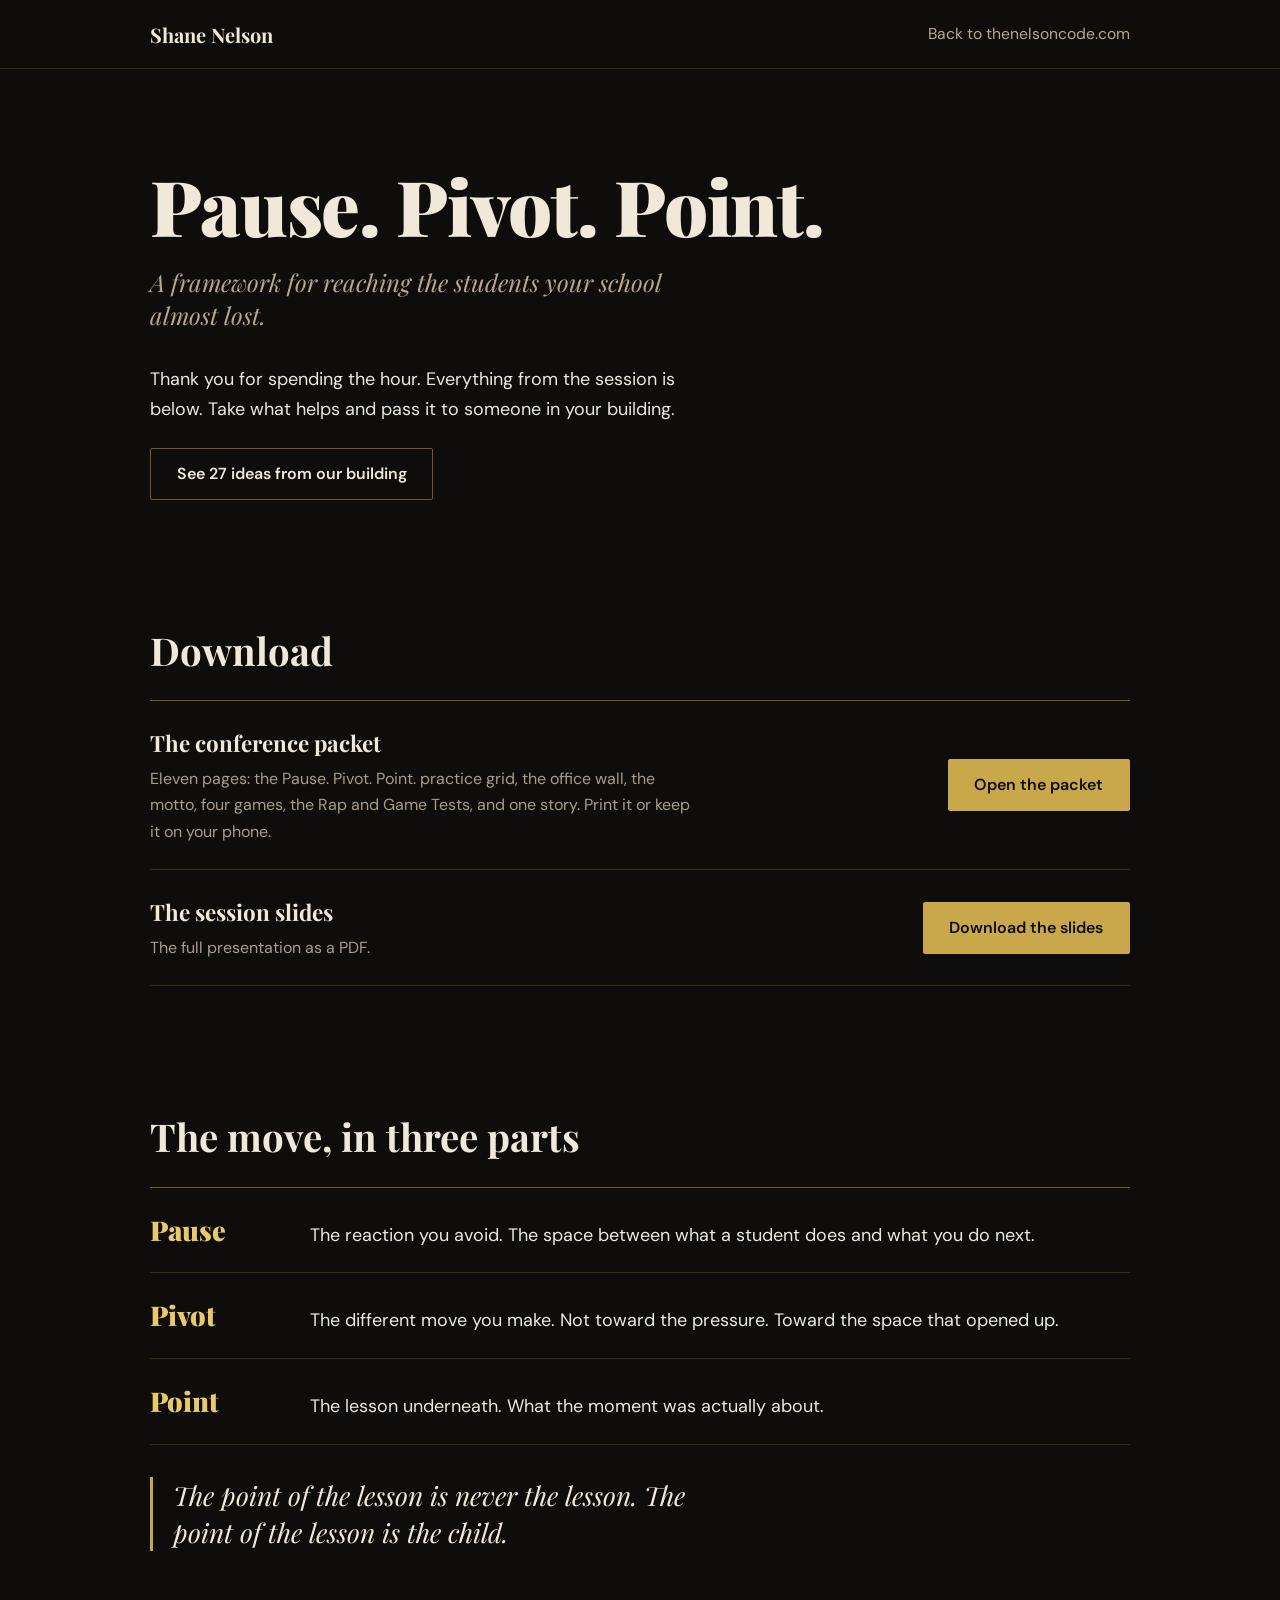
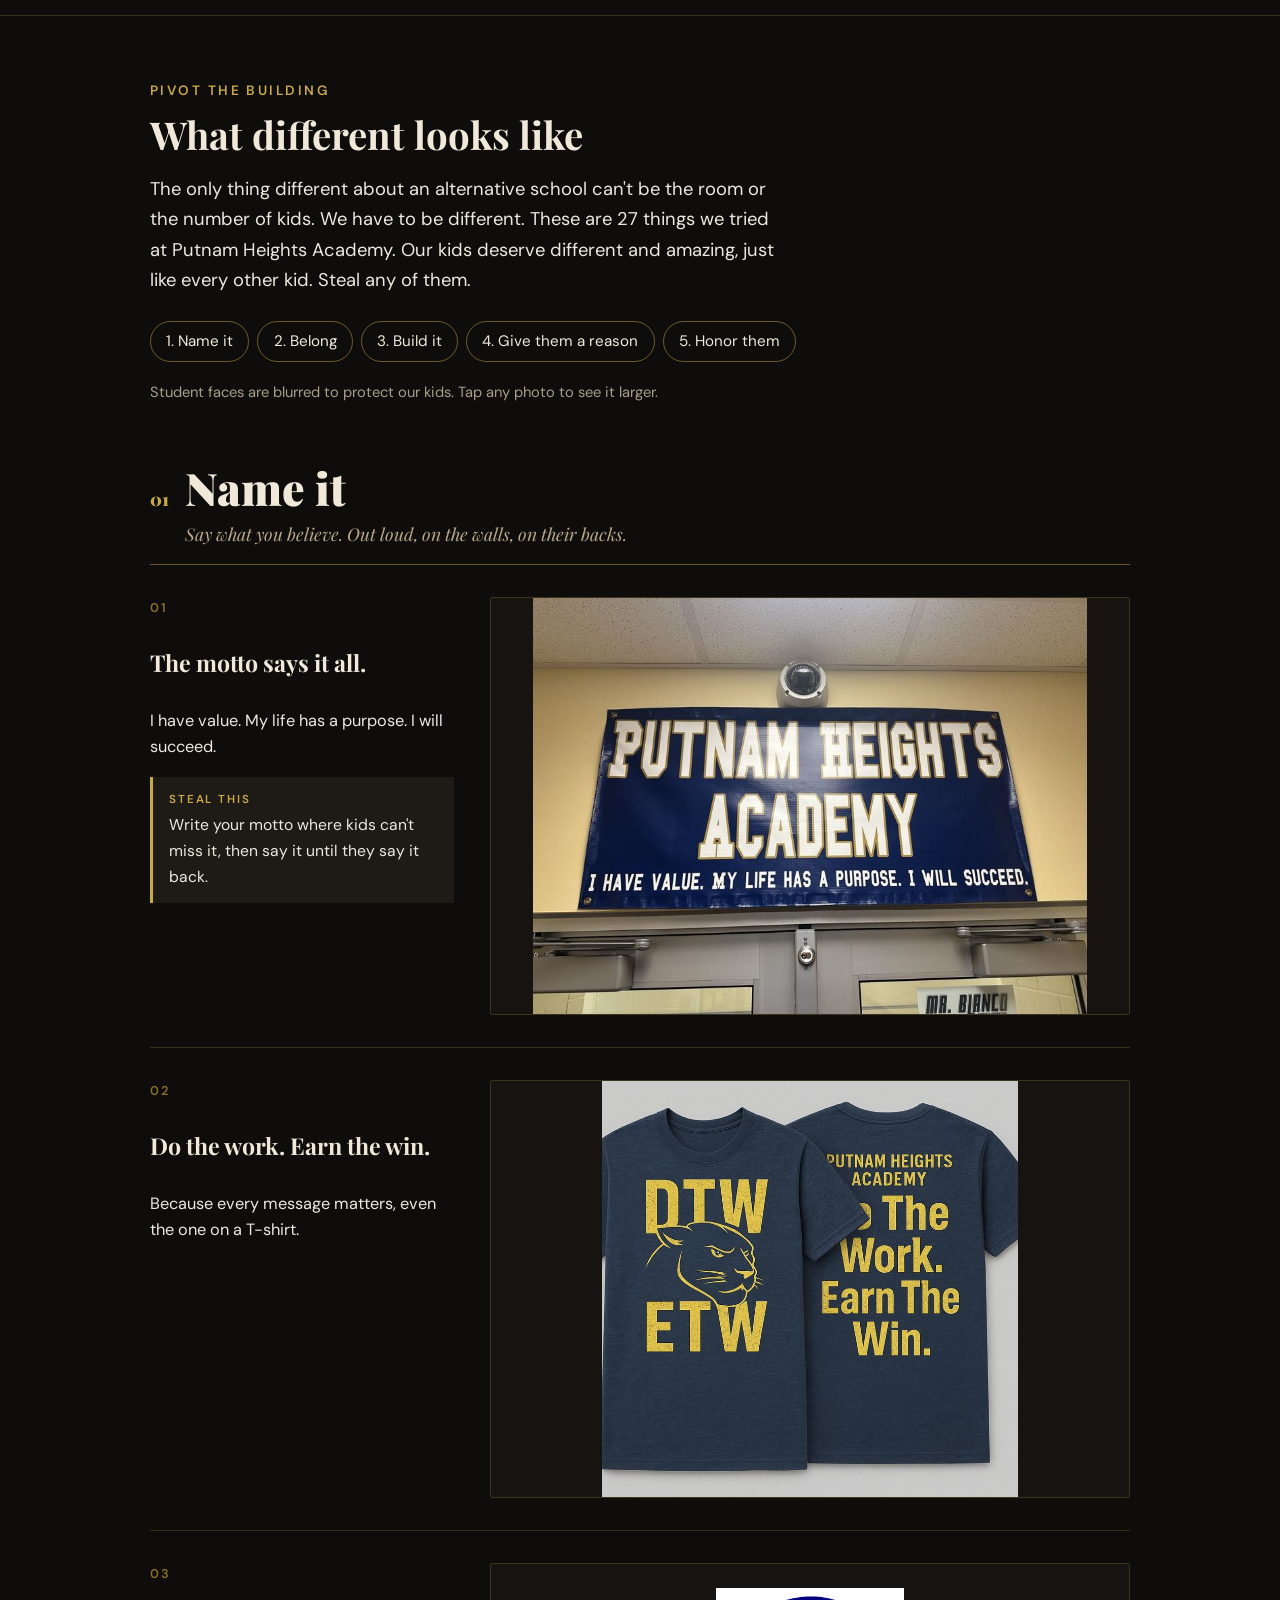
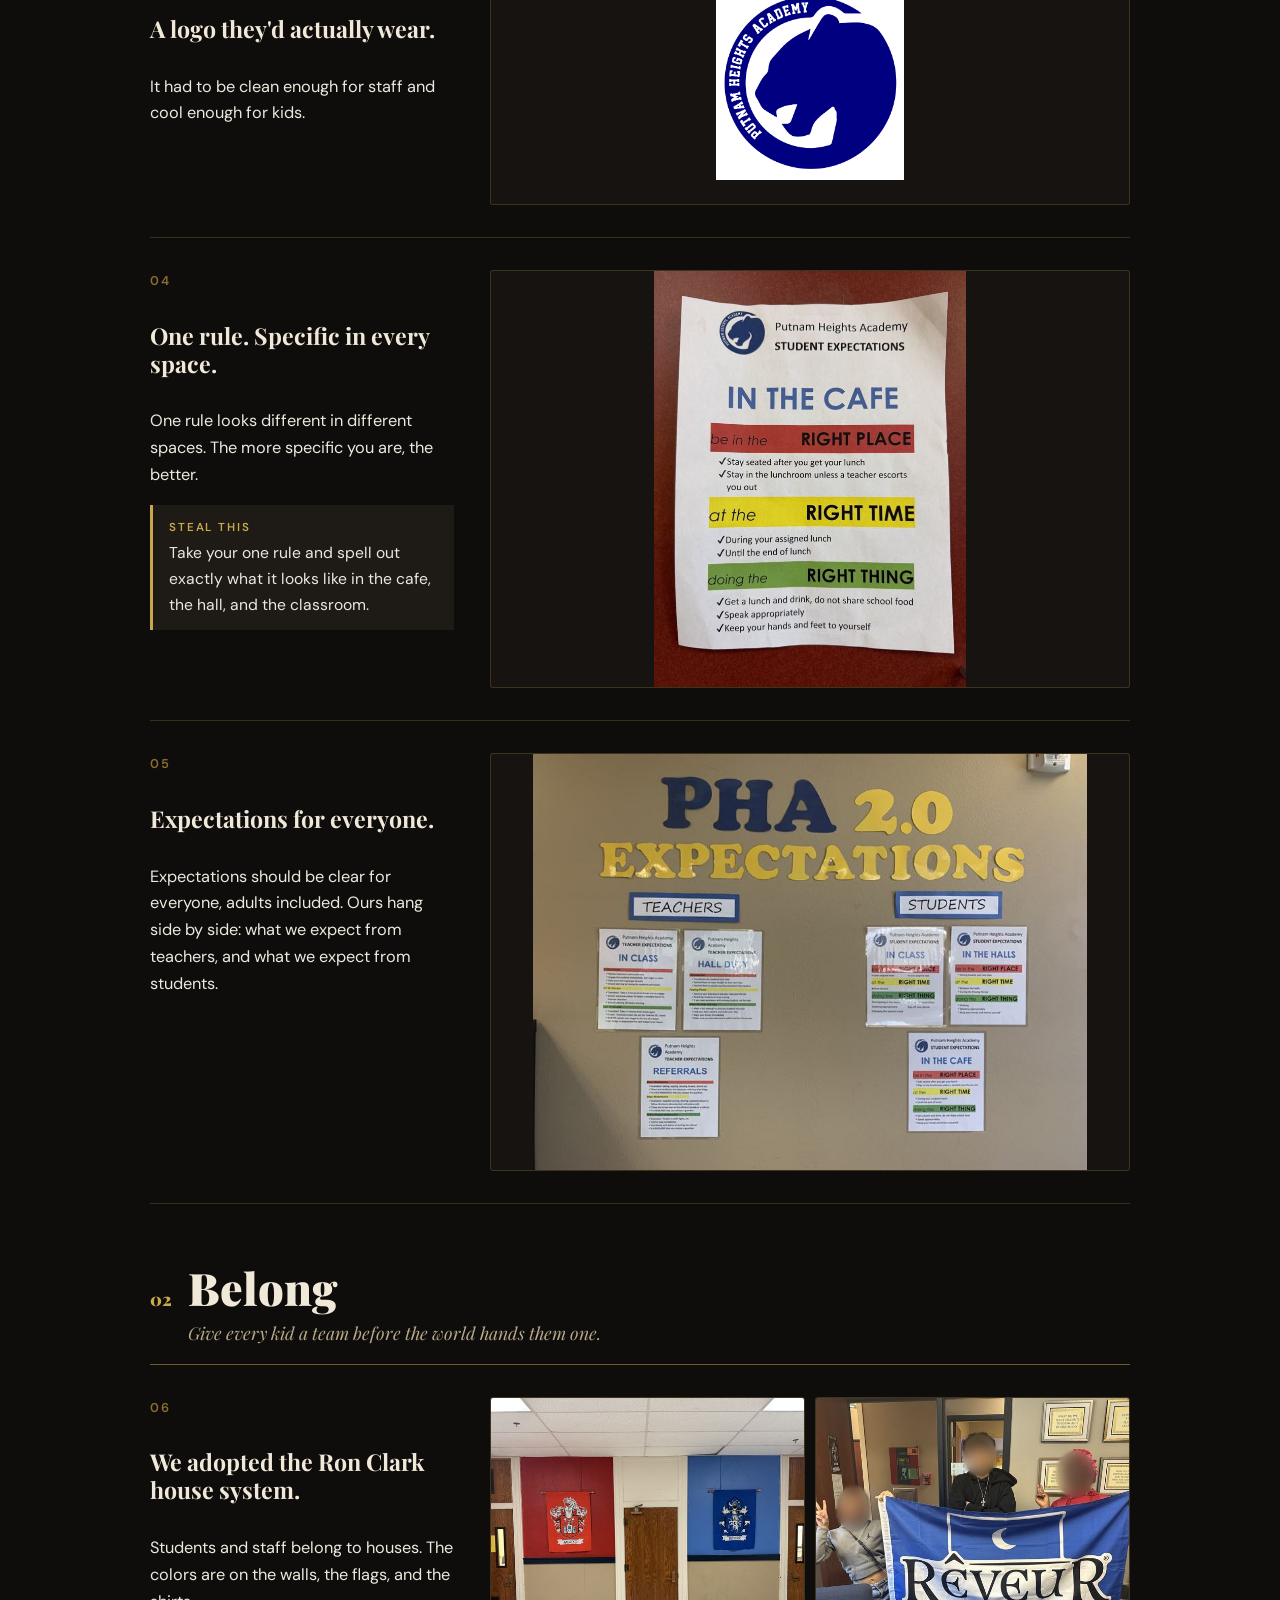
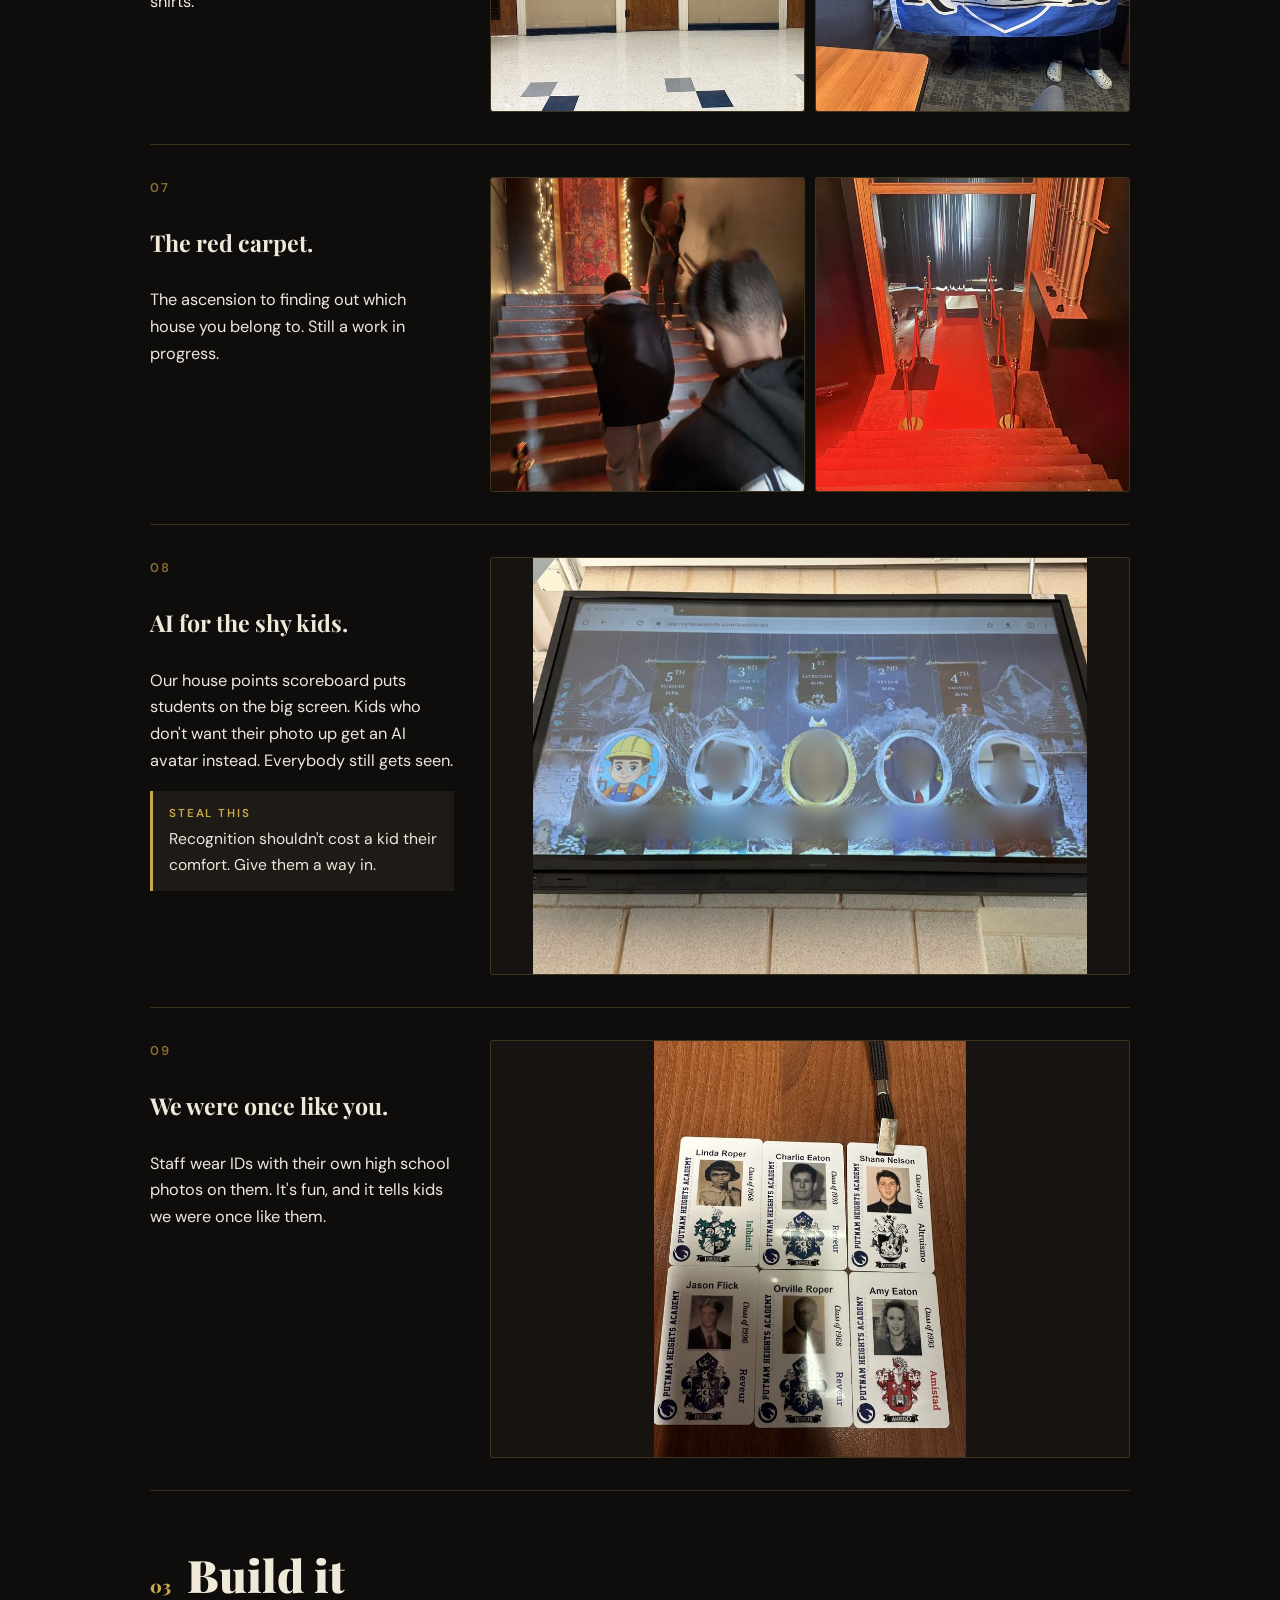
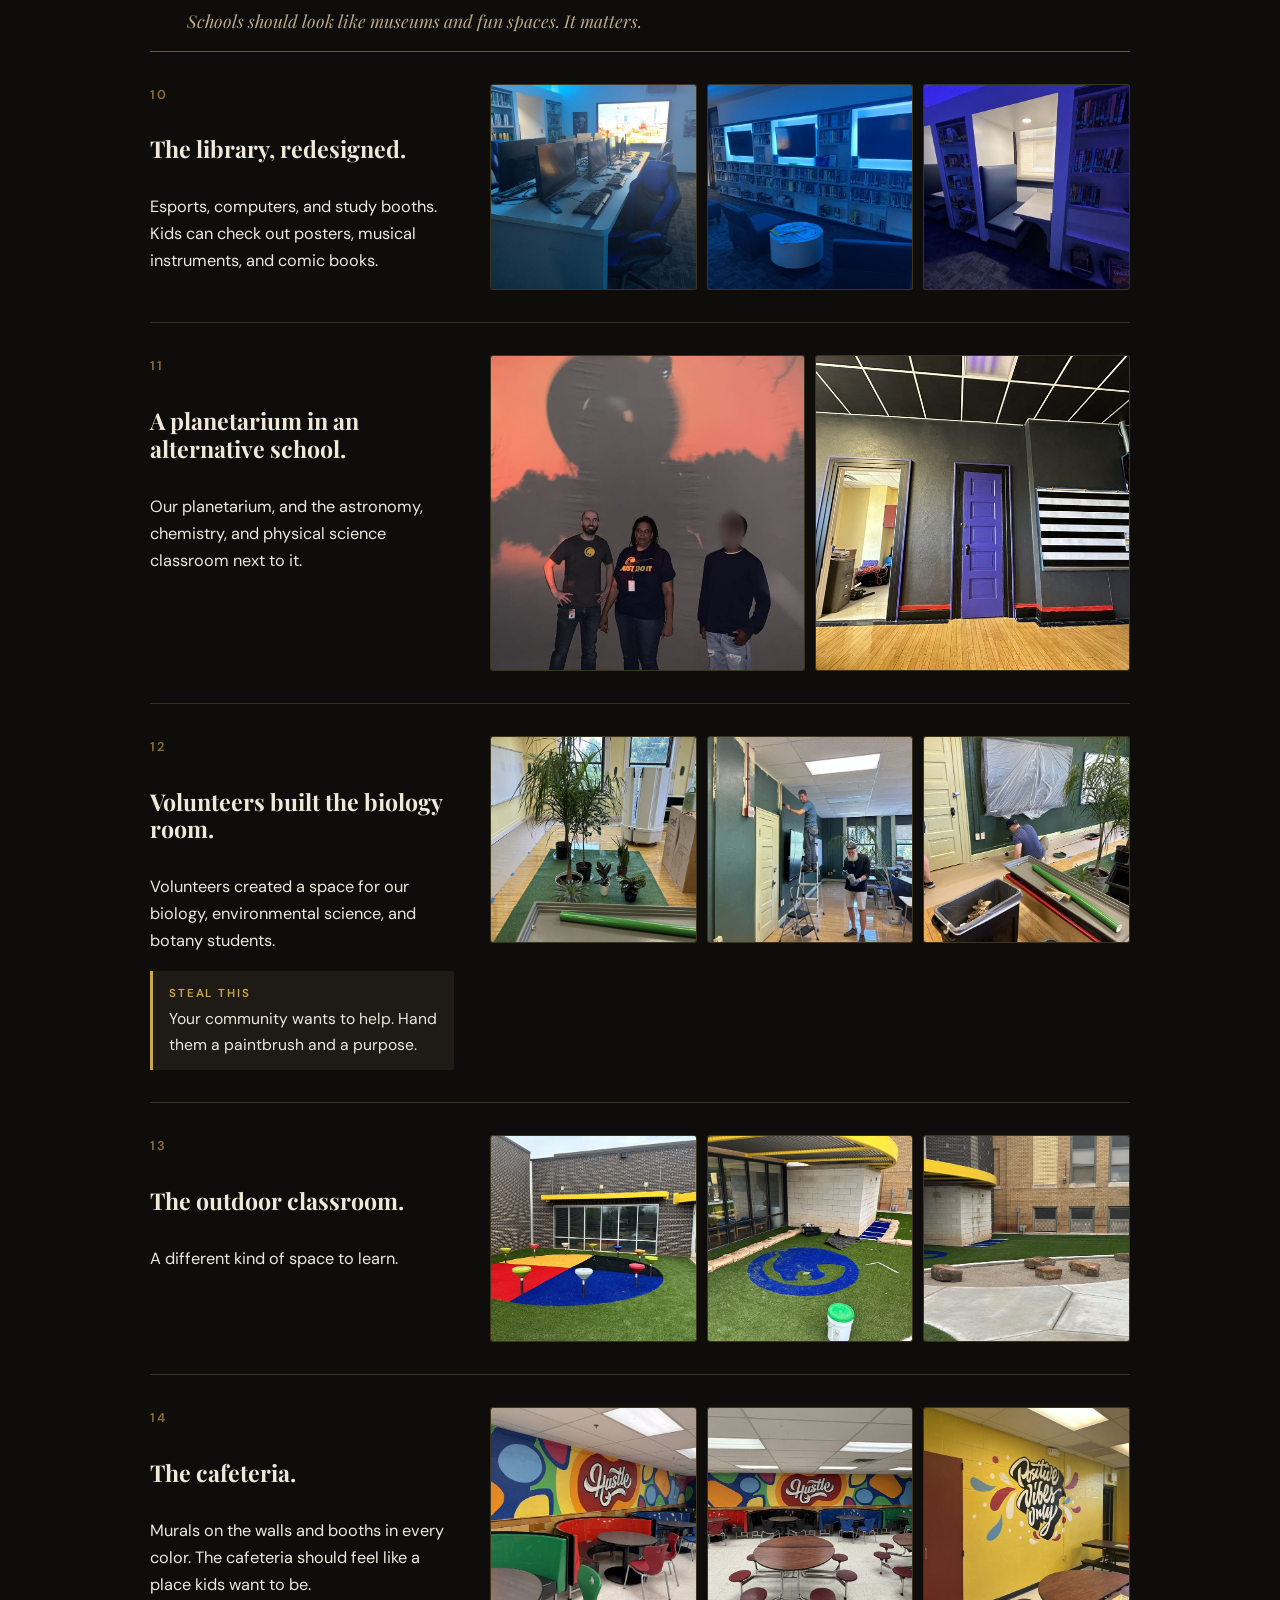
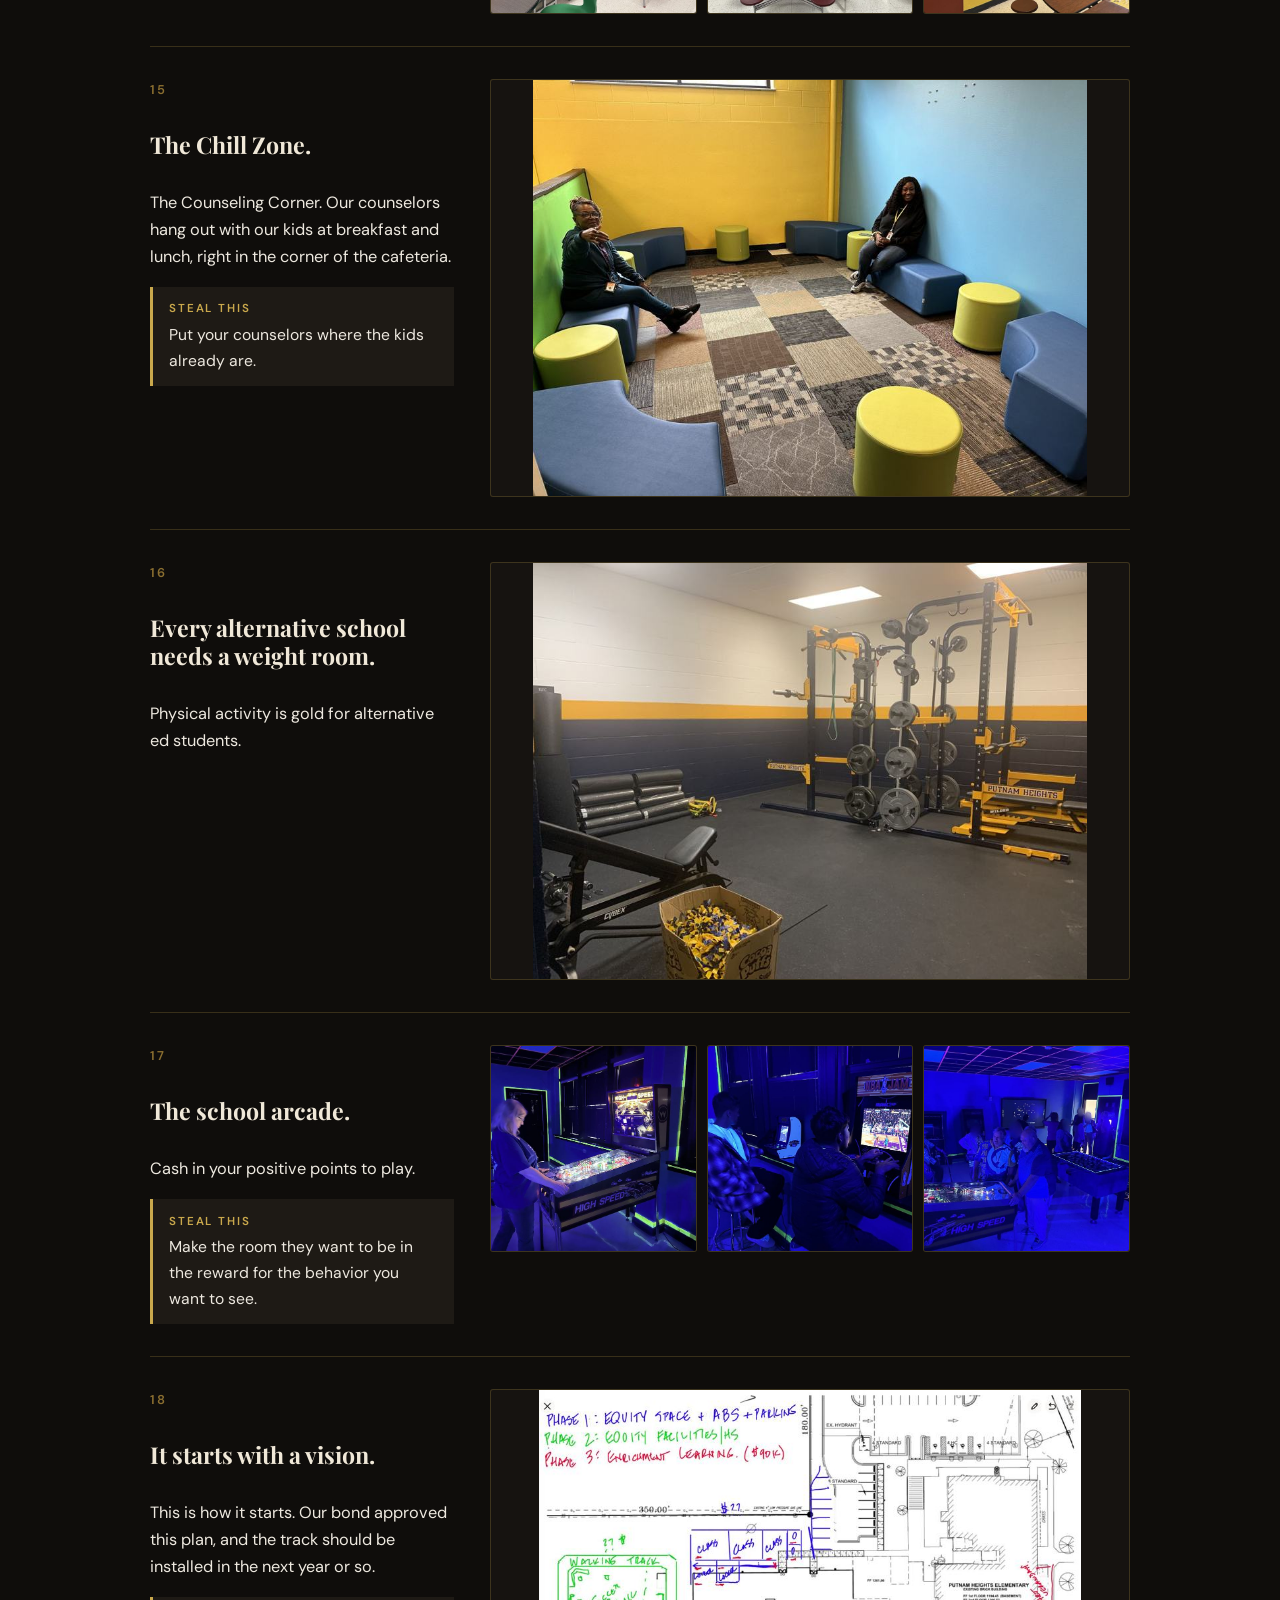
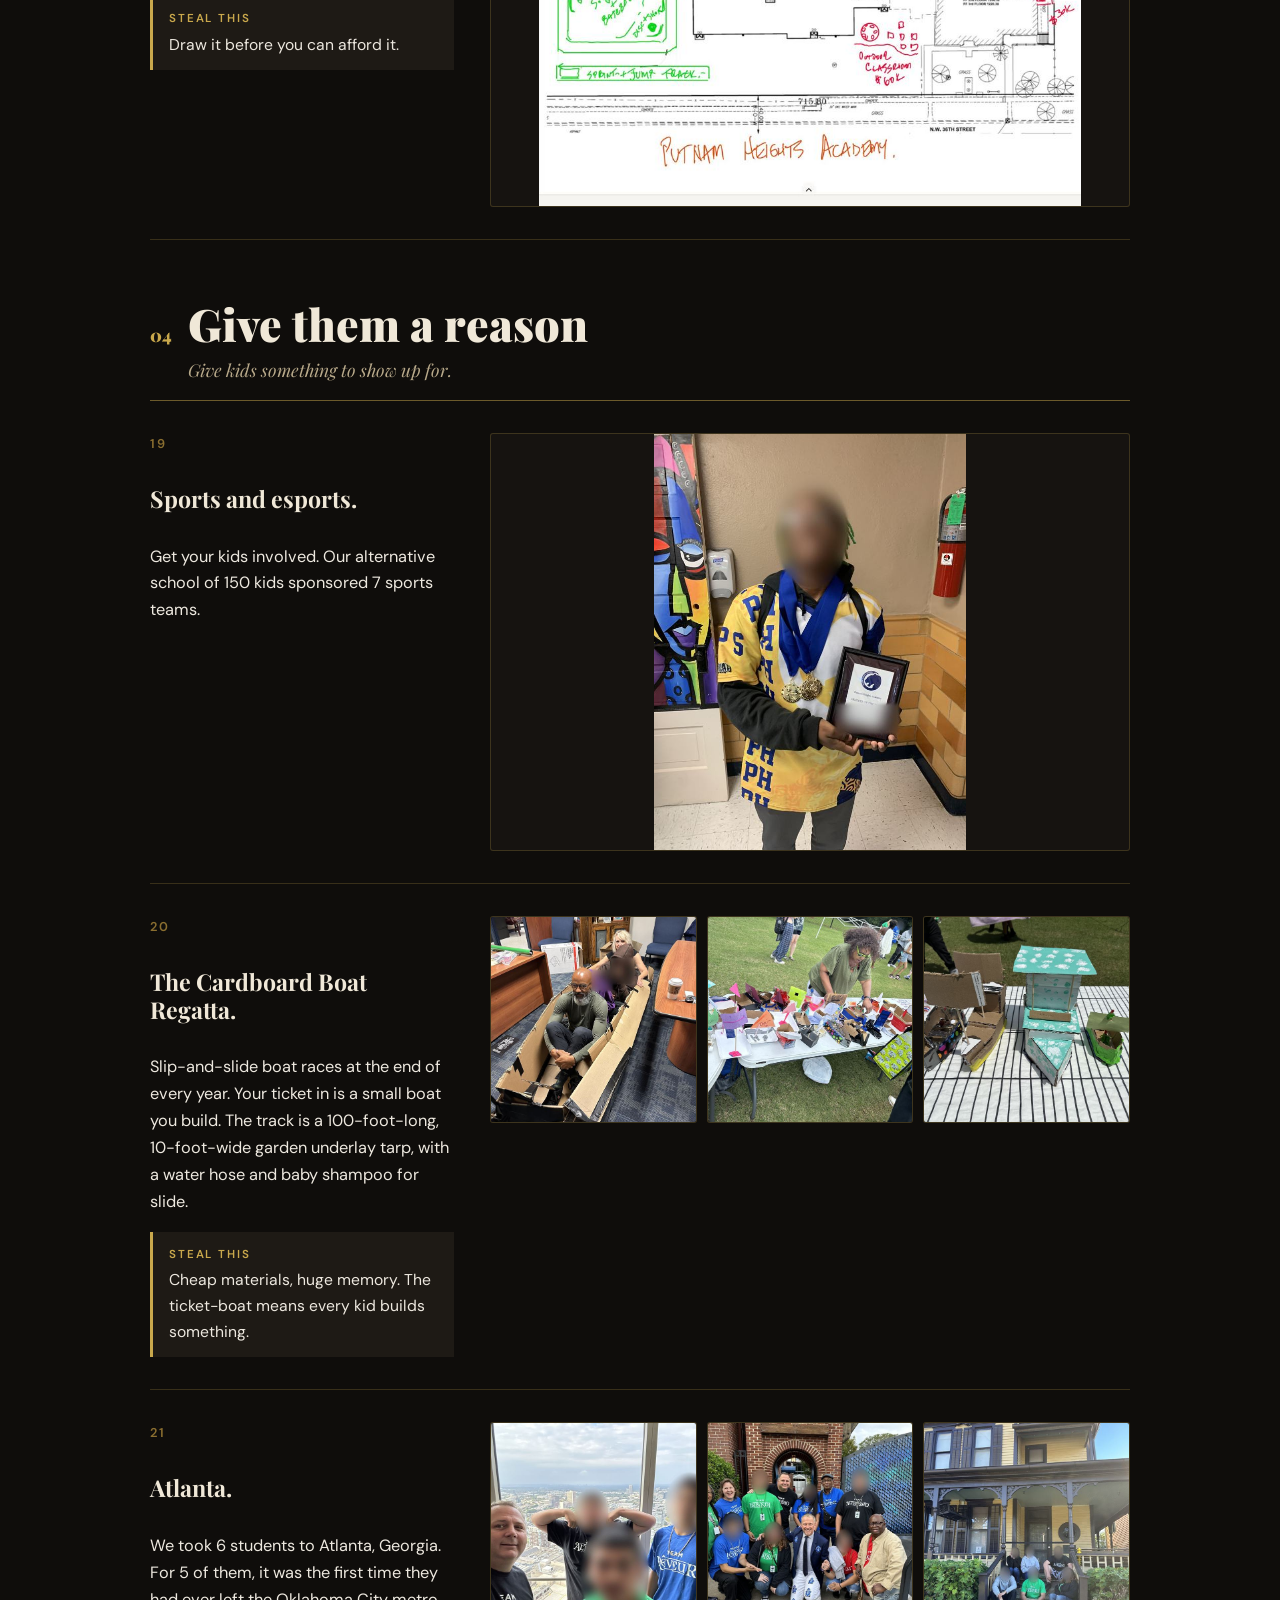
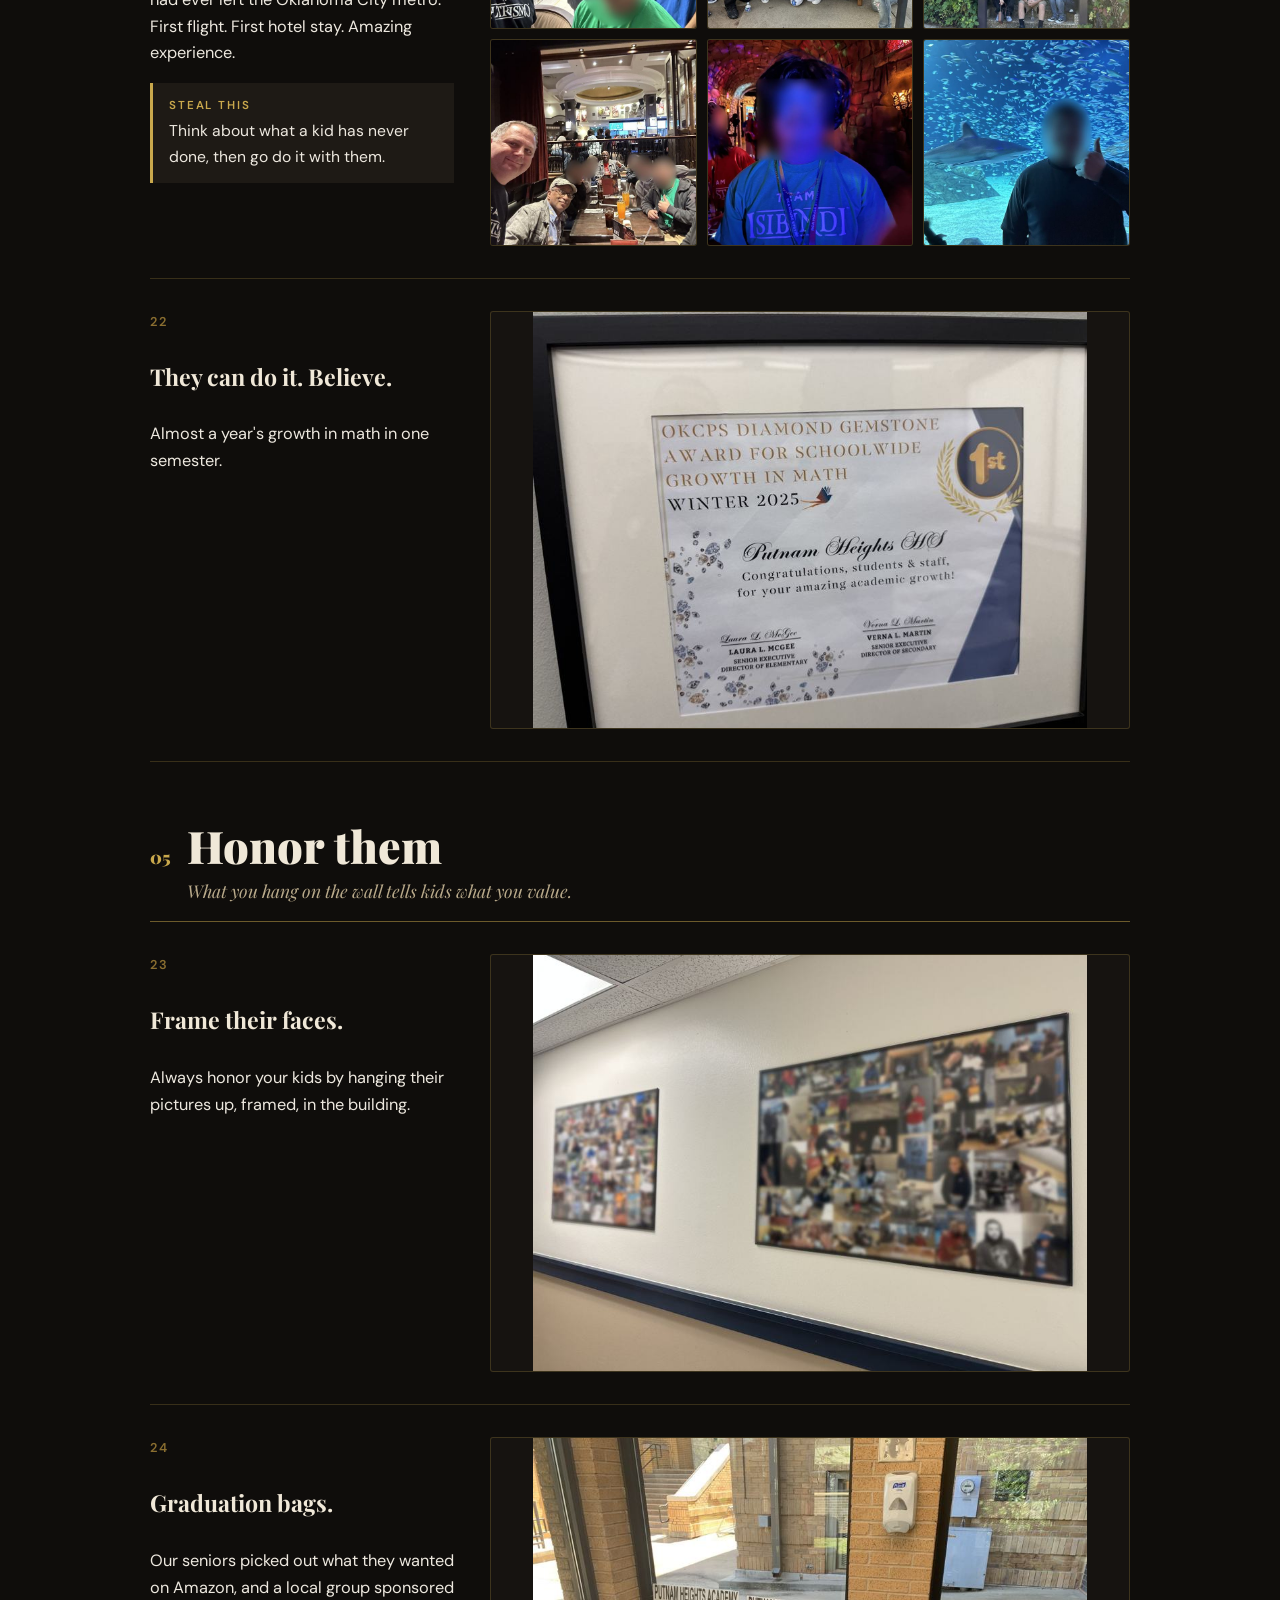
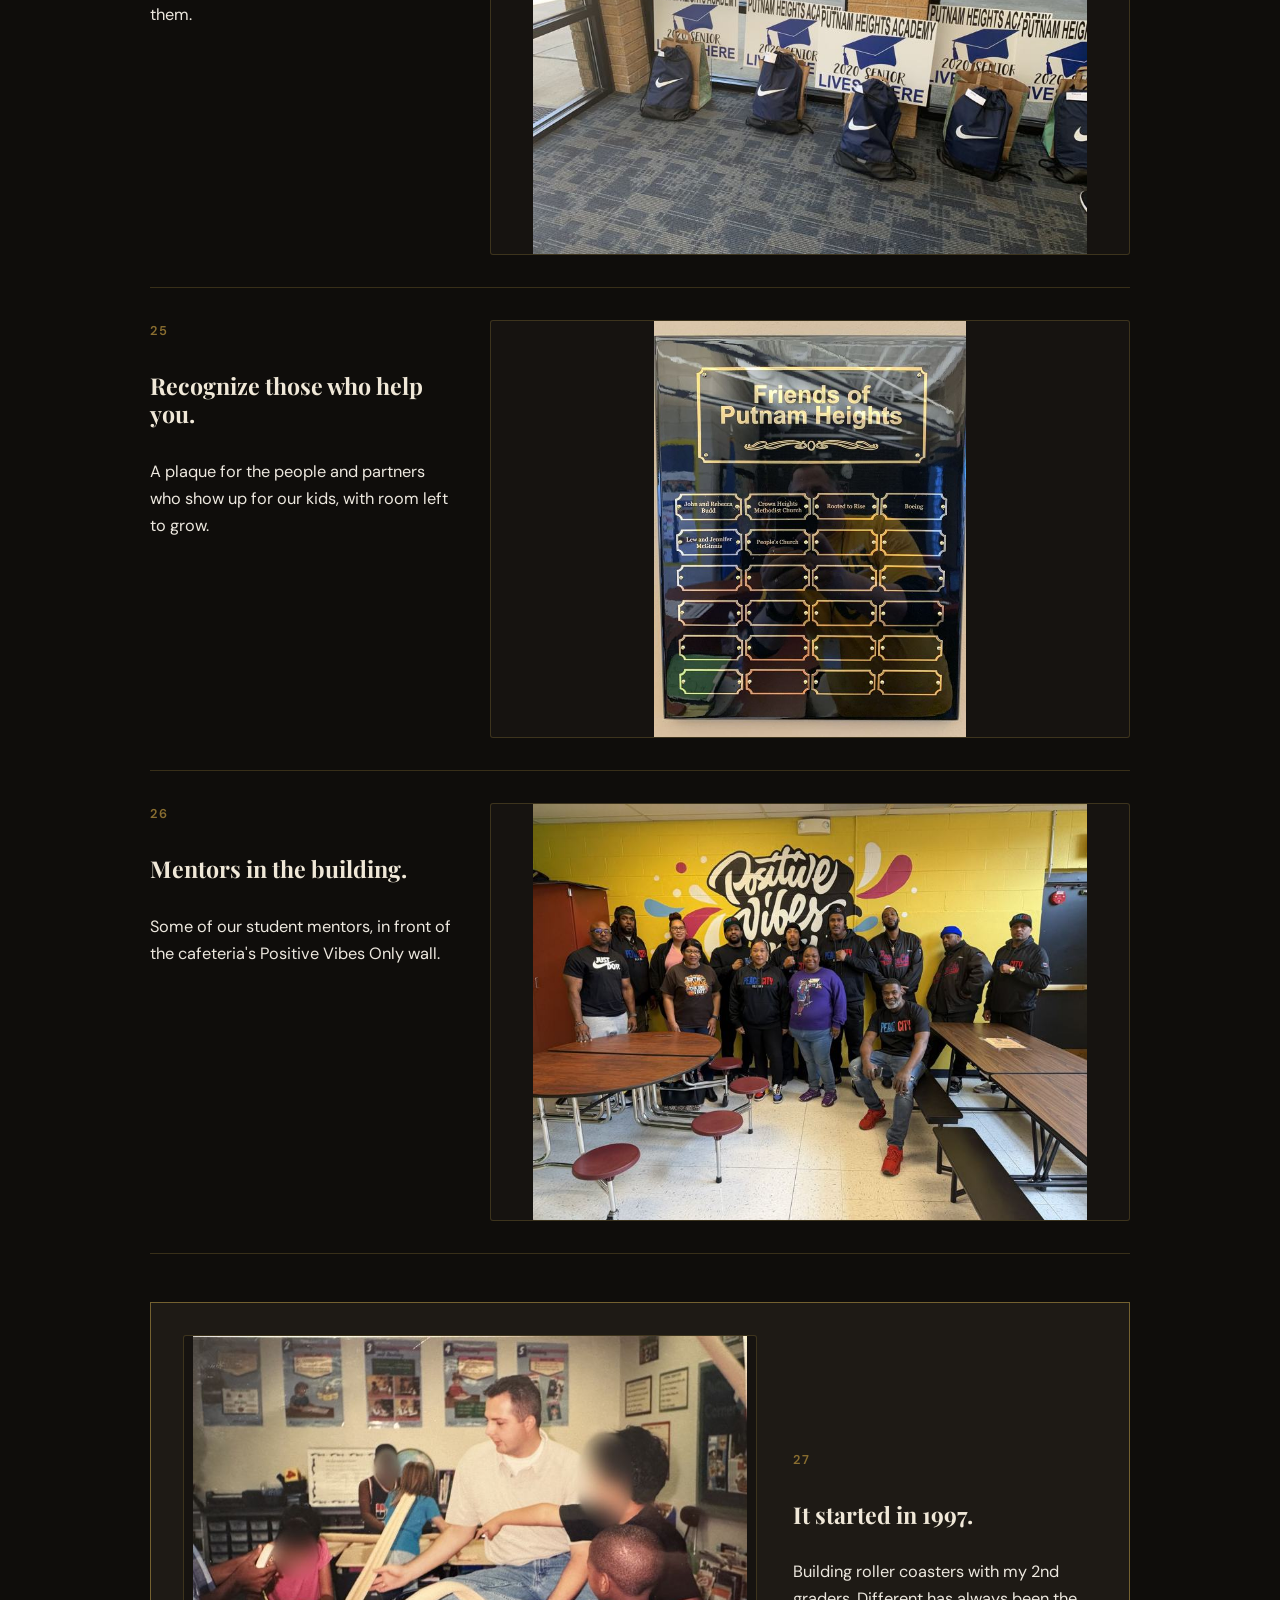
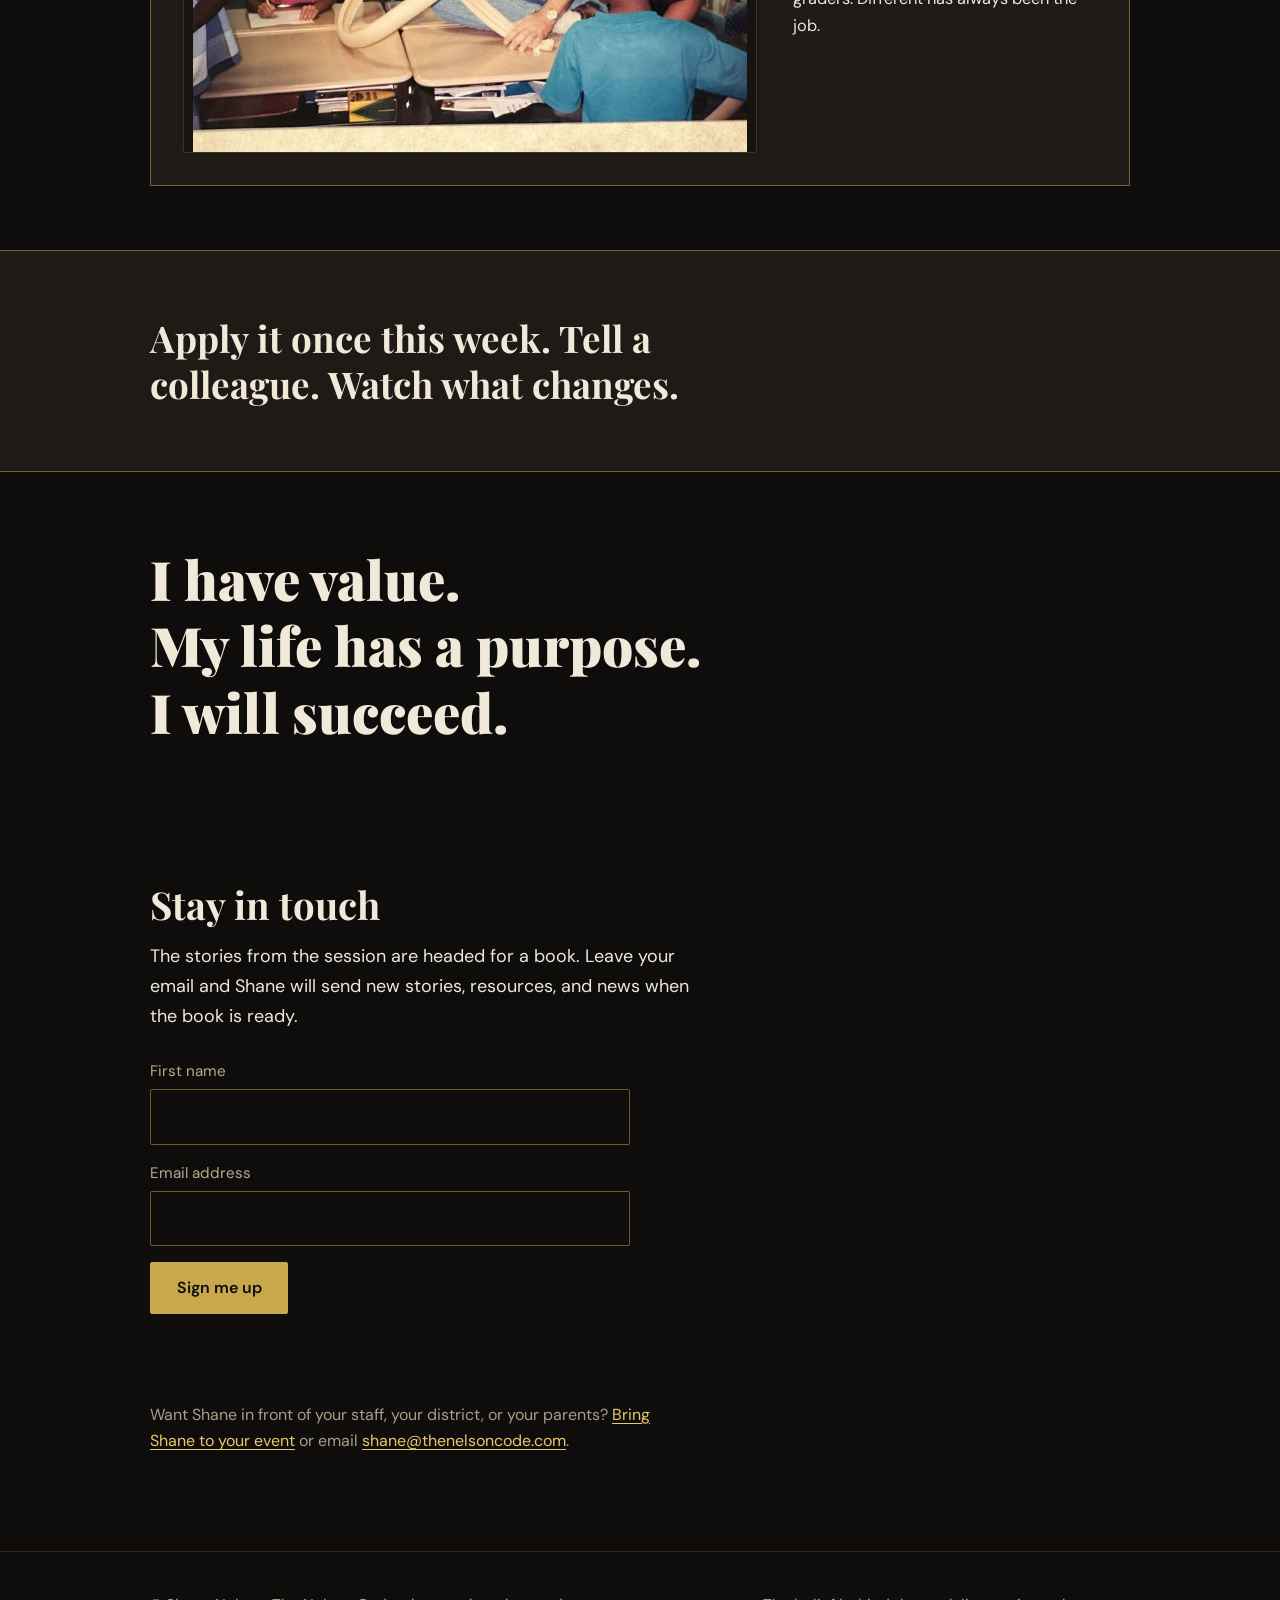
==== commit 13530cb7: "Link the new 11-page NAEA packet (opens in browser)" ====
--- a/naea/index.html
+++ b/naea/index.html
@@ -183,9 +183,9 @@
         <div class="file">
           <div>
             <h3>The conference packet</h3>
-            <p>Six pages: the move, the ledger, the work, the diagnostic, and Monday. Print it or keep it on your phone.</p>
+            <p>Eleven pages: the Pause. Pivot. Point. practice grid, the office wall, the motto, four games, the Rap and Game Tests, and one story. Print it or keep it on your phone.</p>
           </div>
-          <a class="btn btn-gold" href="/naea/files/PausePivotPoint_Conference_Packet.pdf" download>Download the packet</a>
+          <a class="btn btn-gold" href="/naea/files/NelsonCode_NAEA_Packet.pdf" target="_blank" rel="noopener">Open the packet</a>
         </div>
         <div class="file">
           <div>
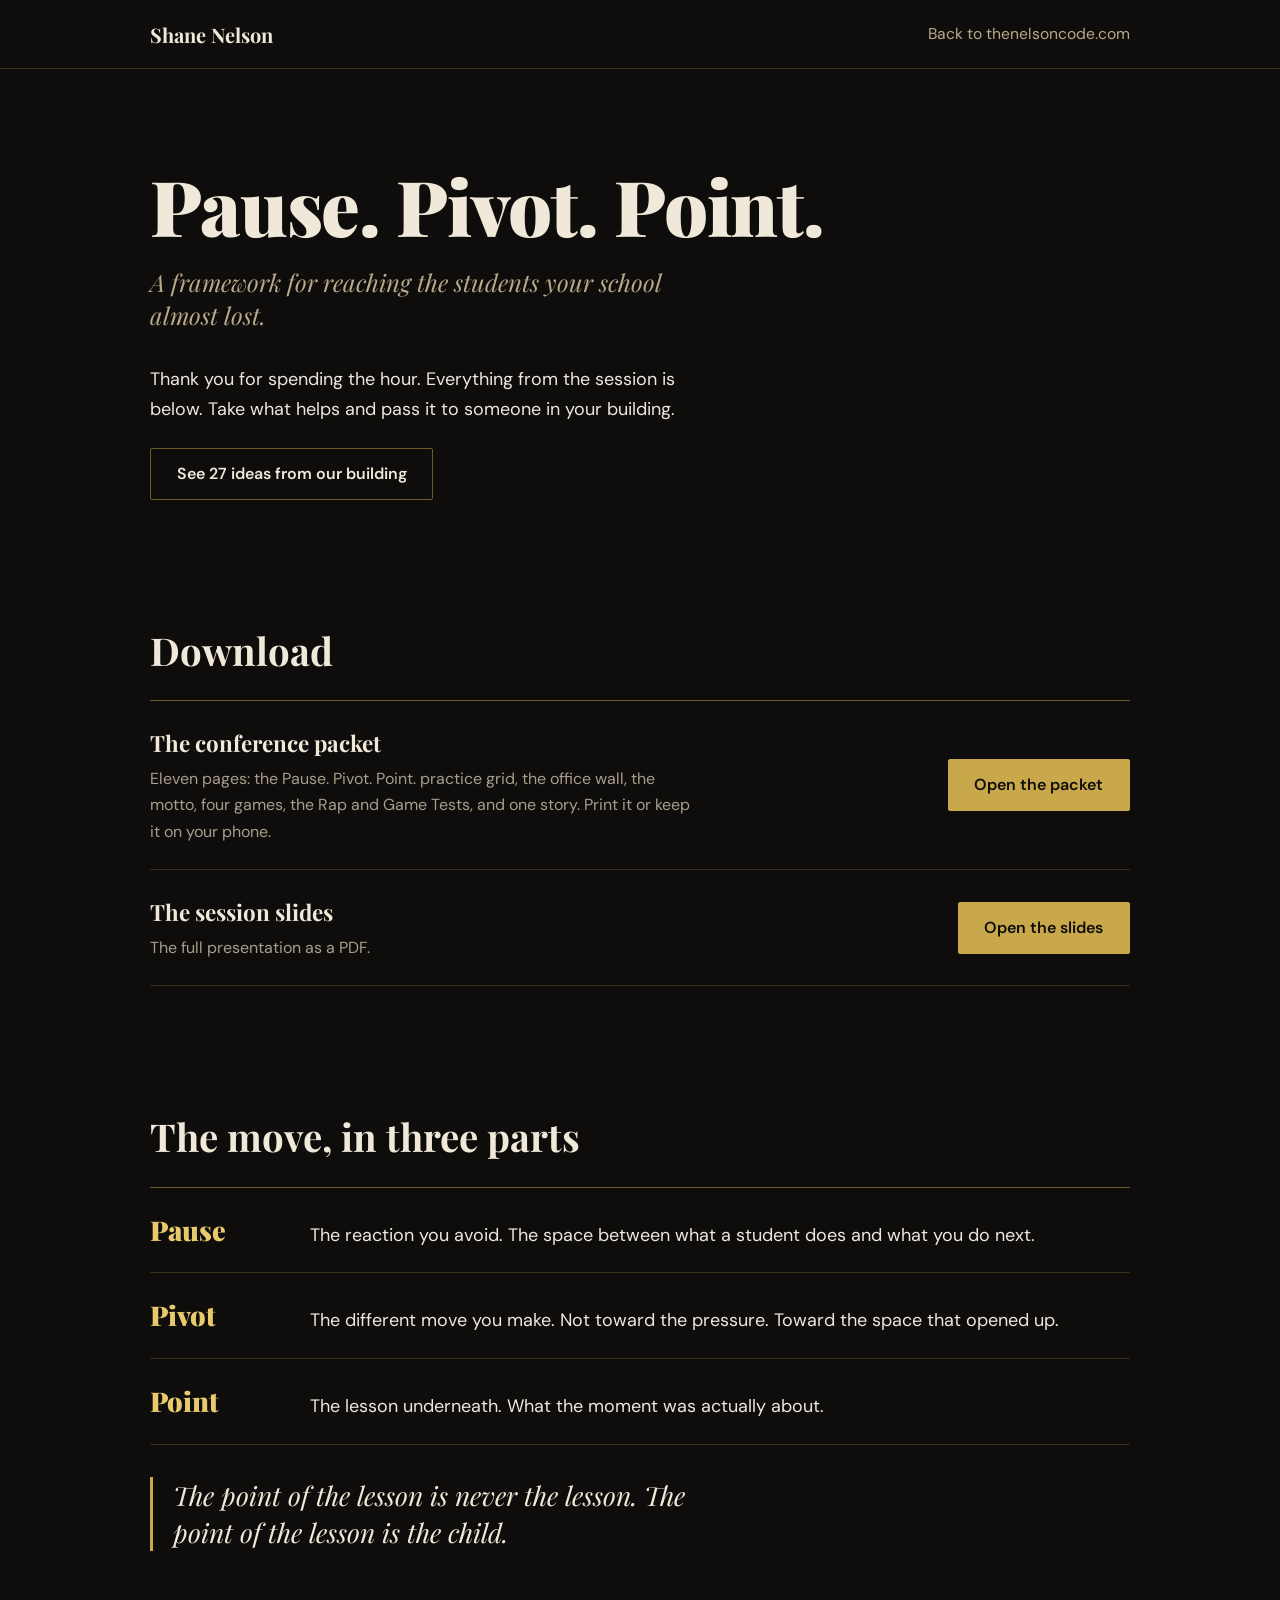
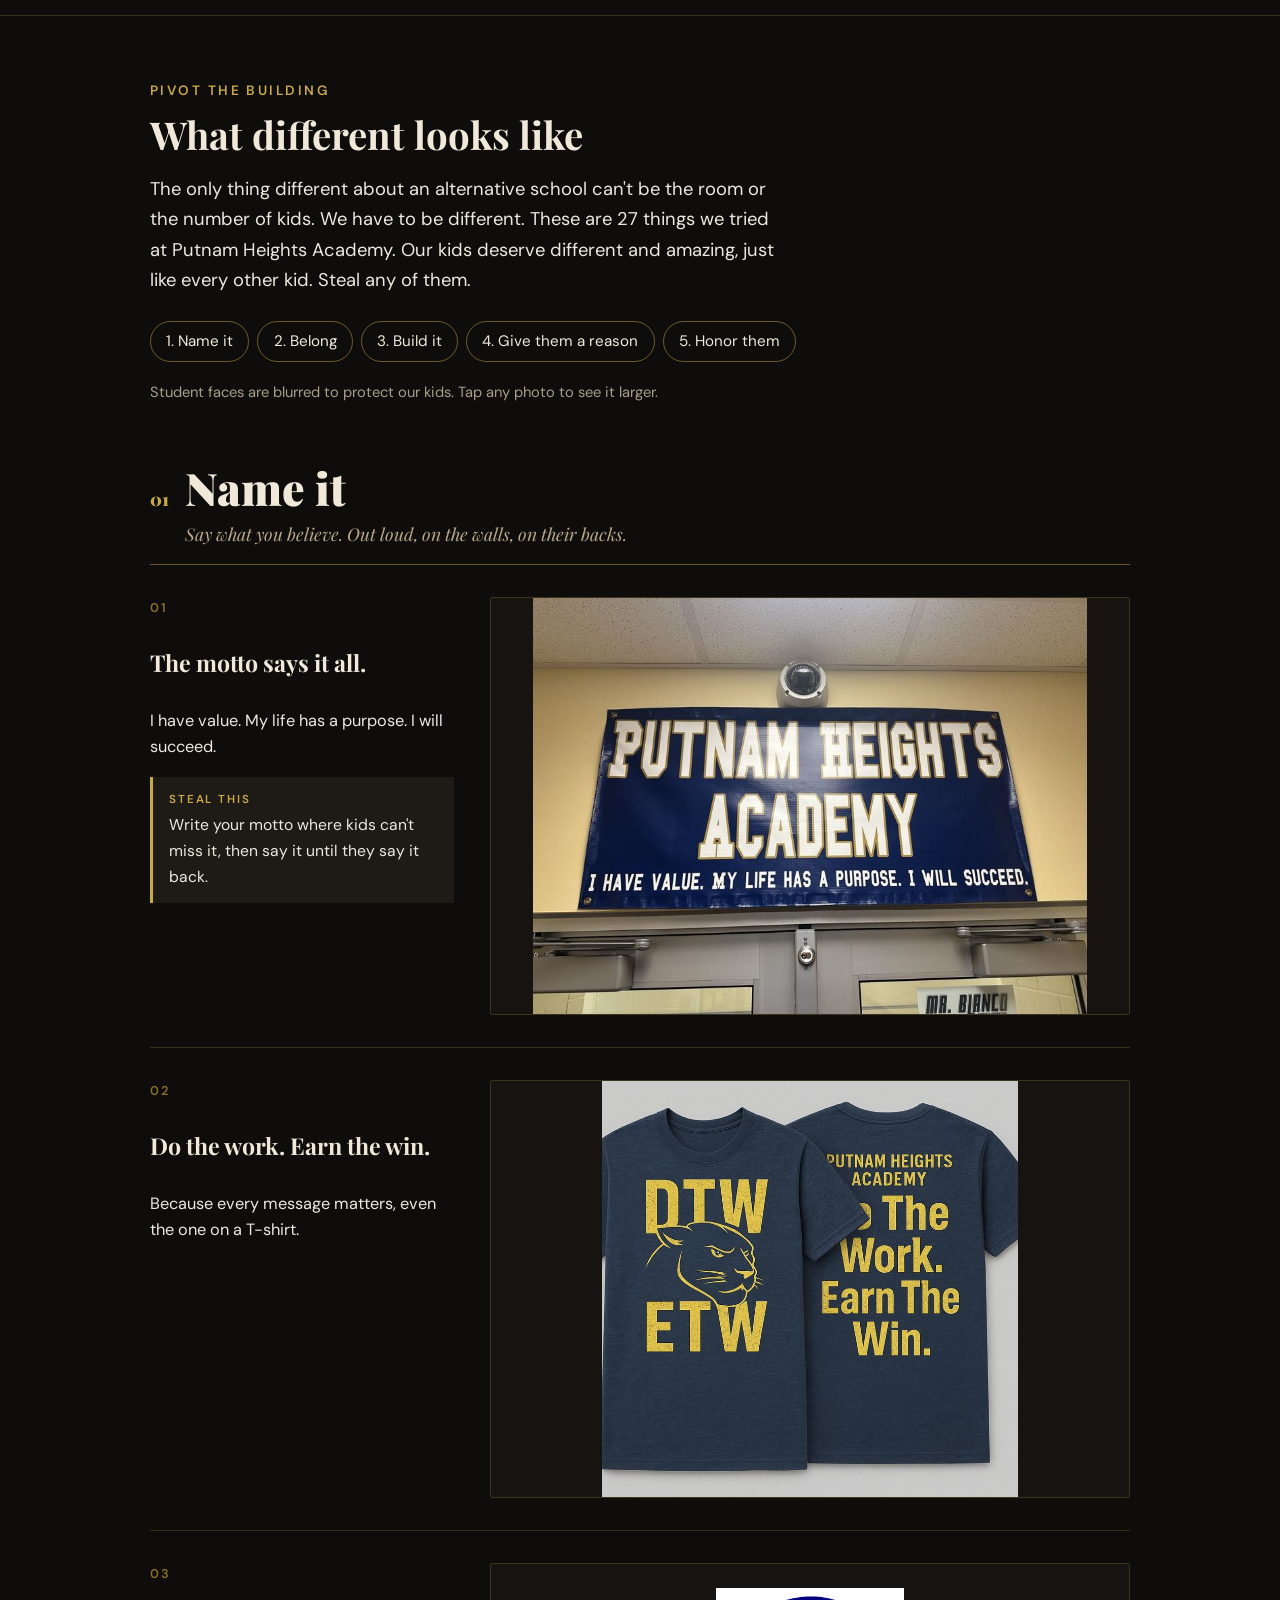
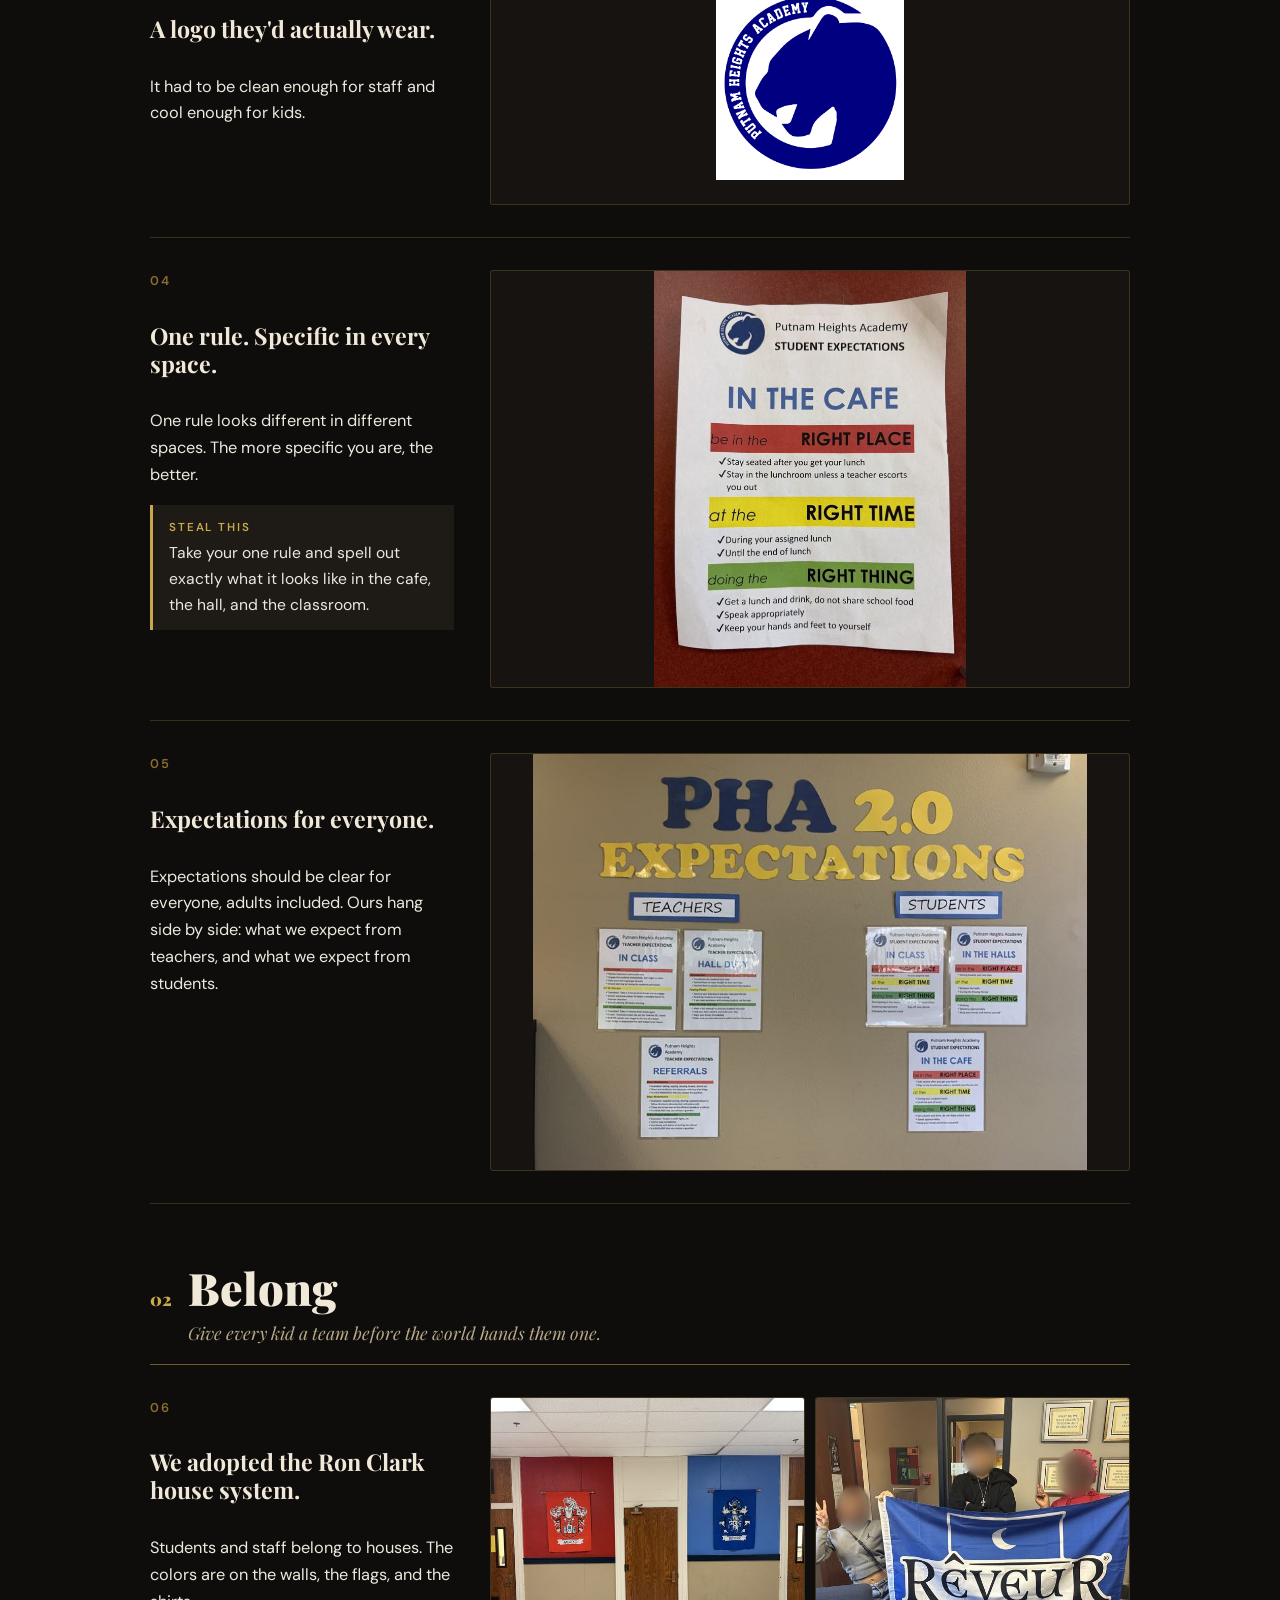
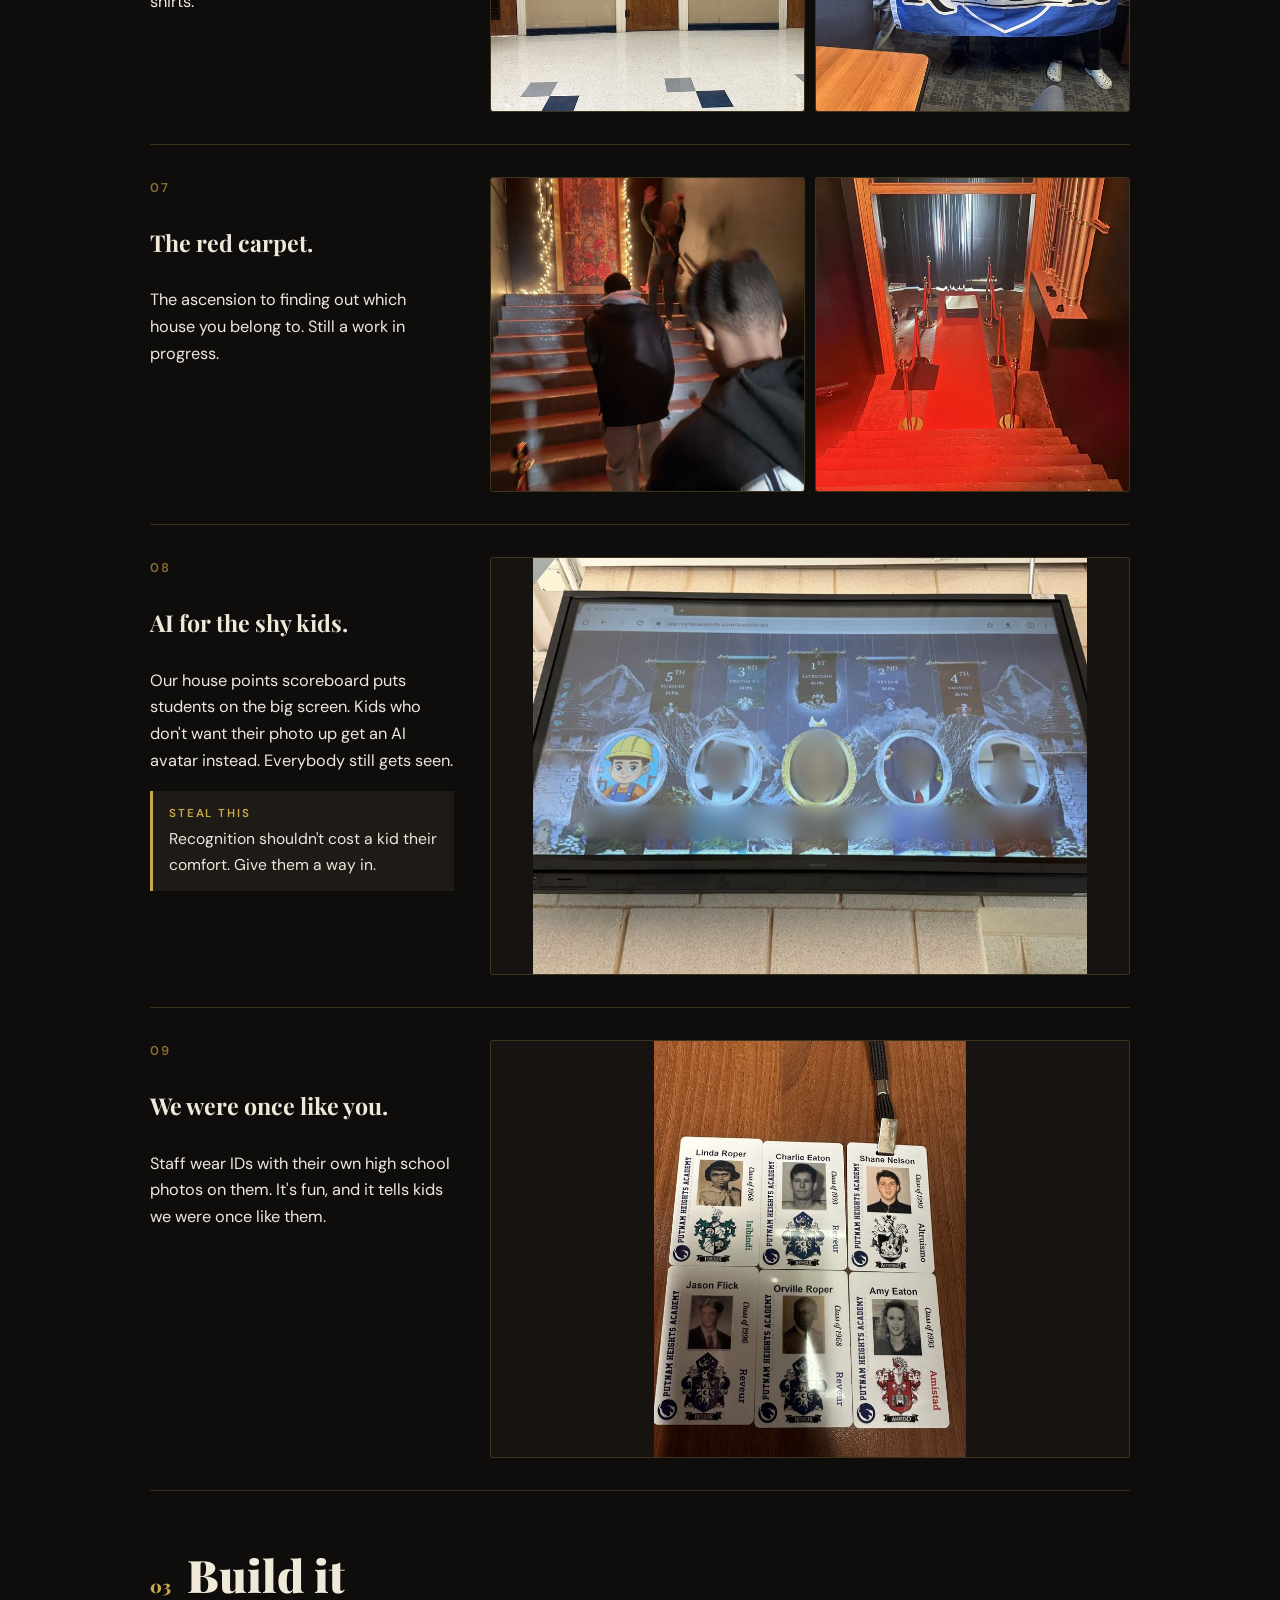
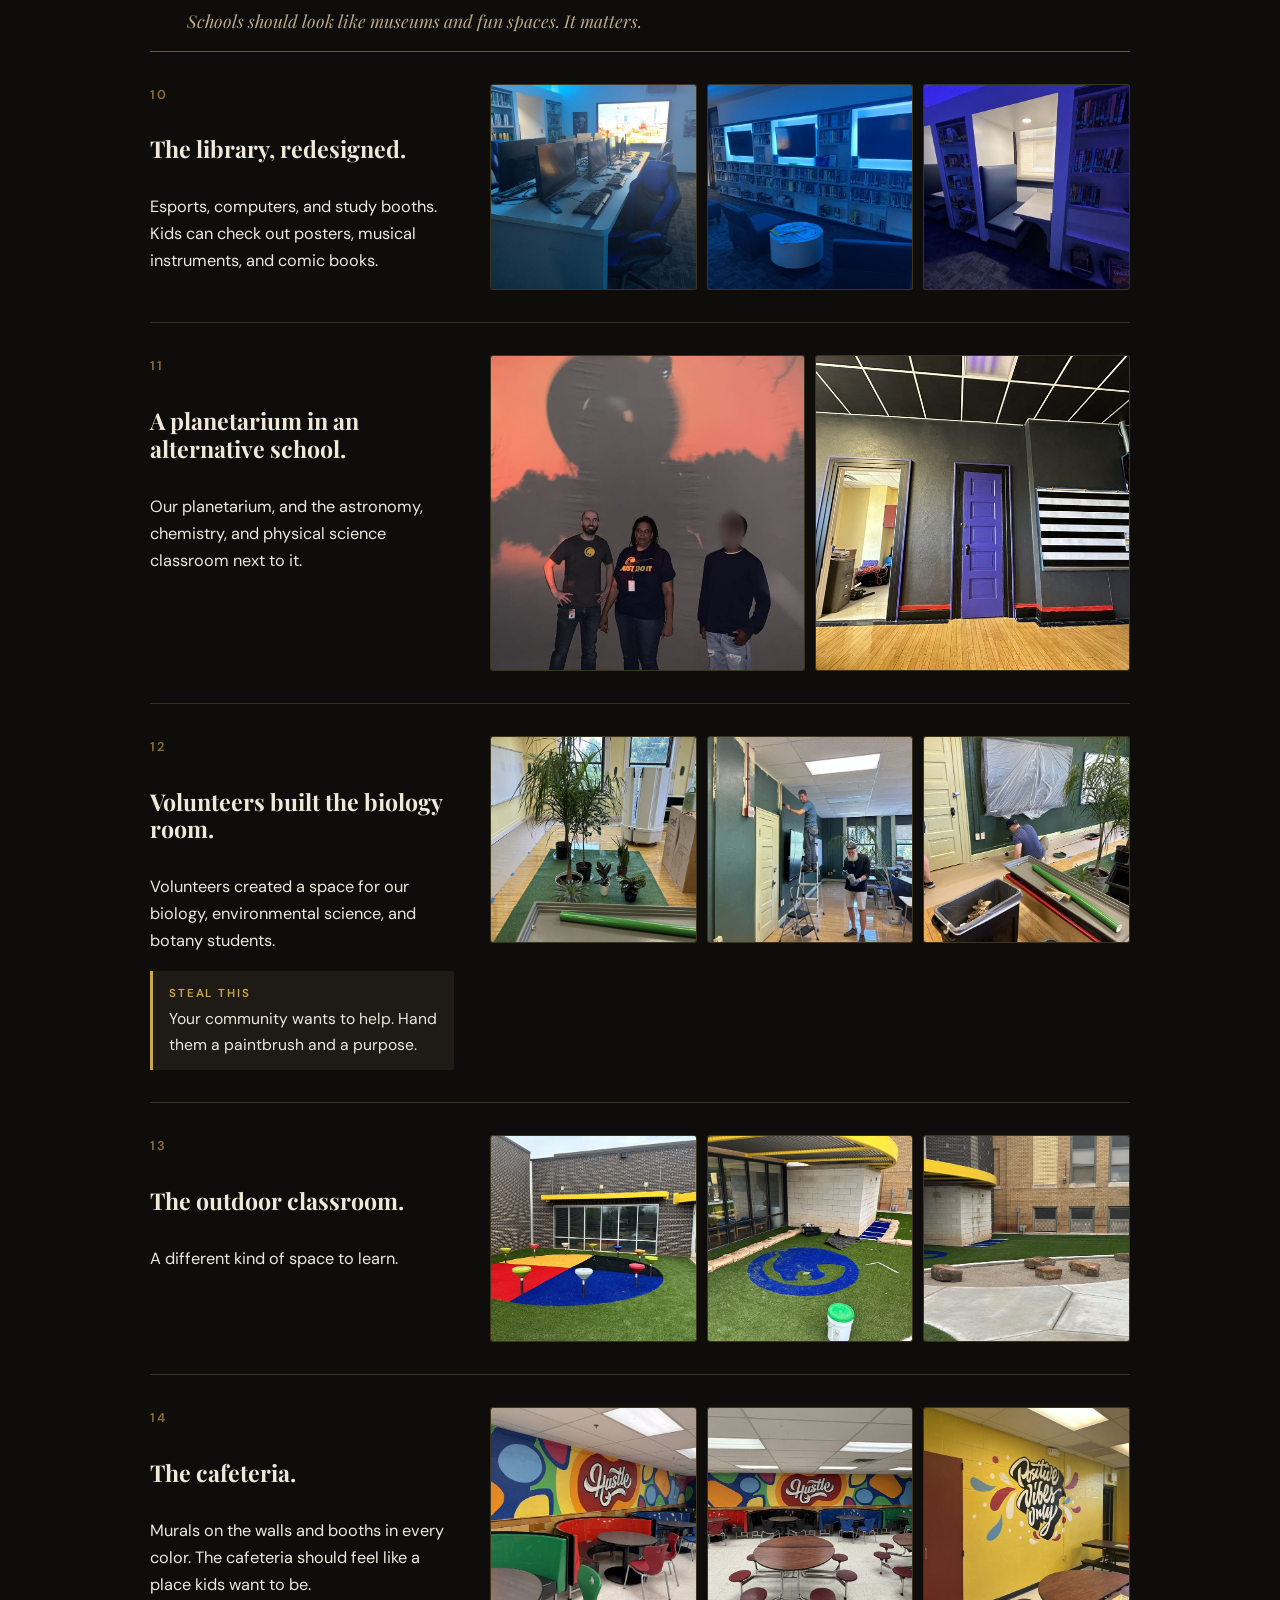
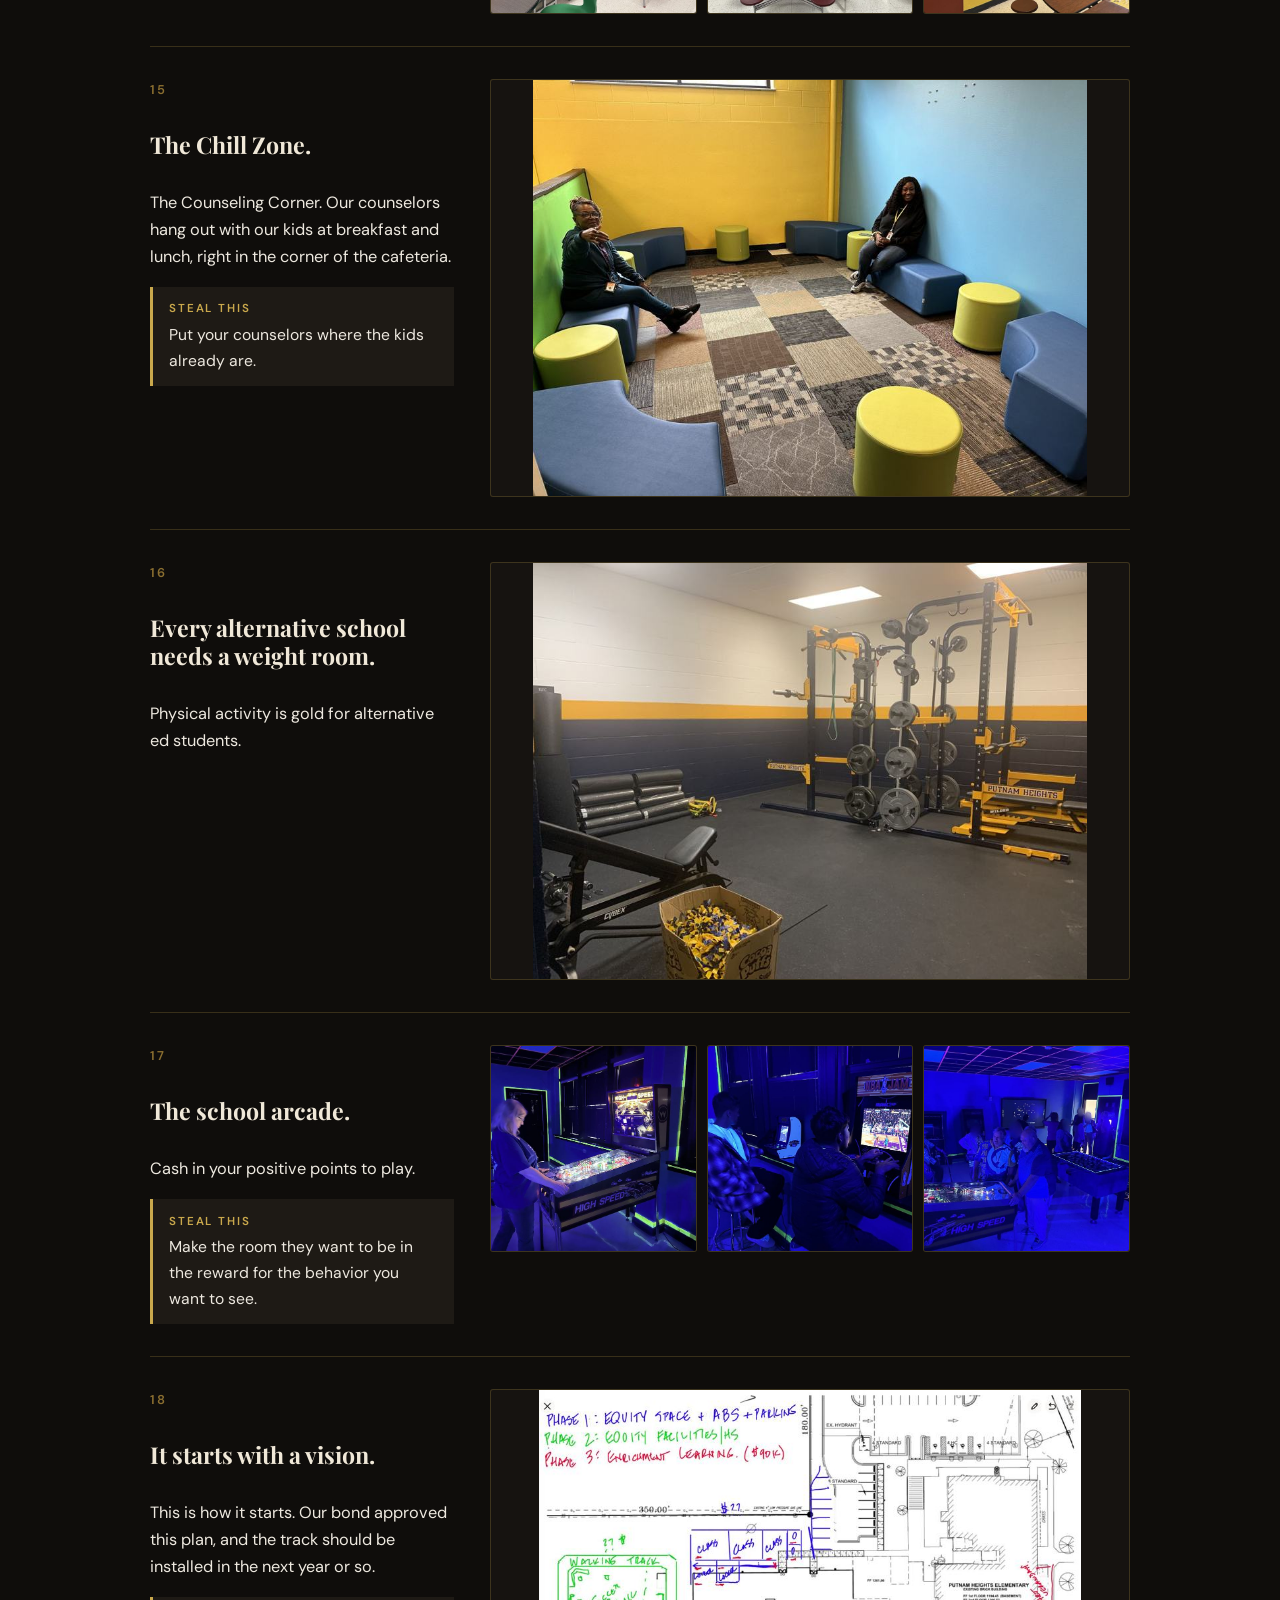
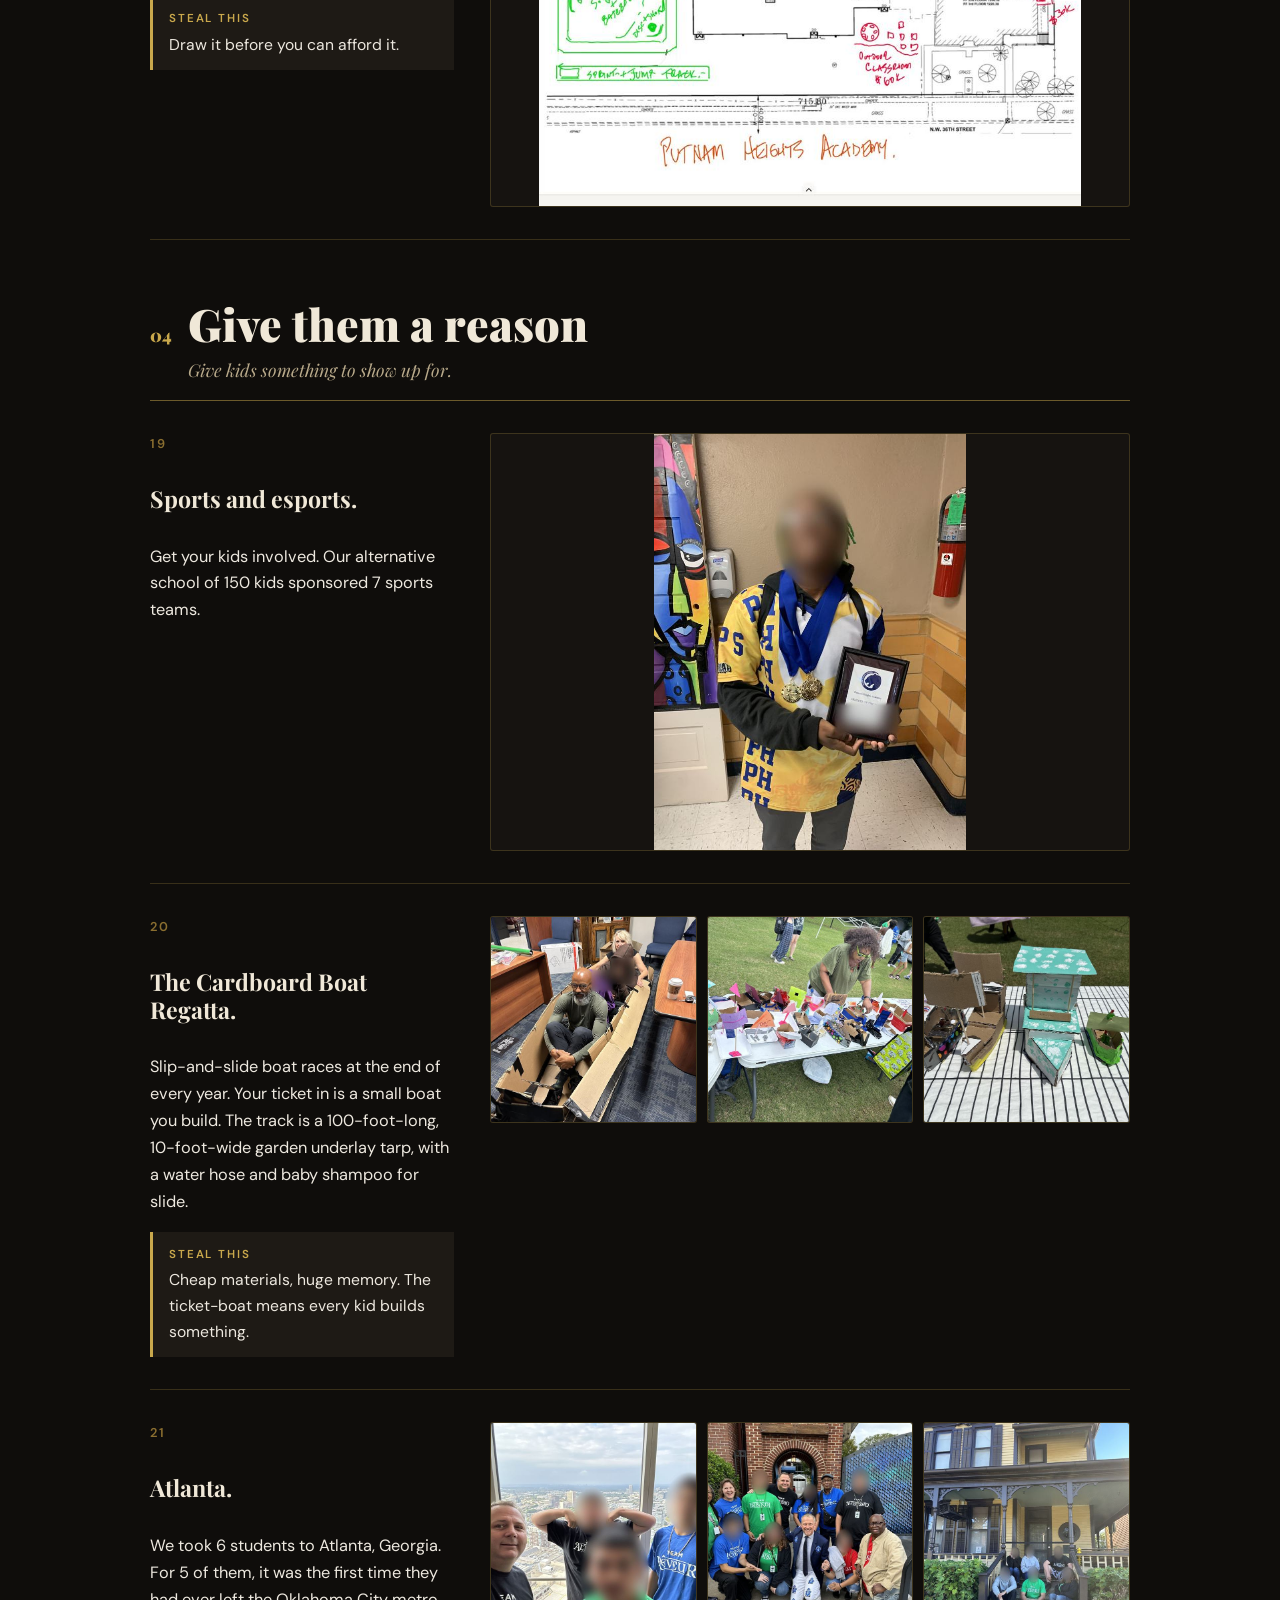
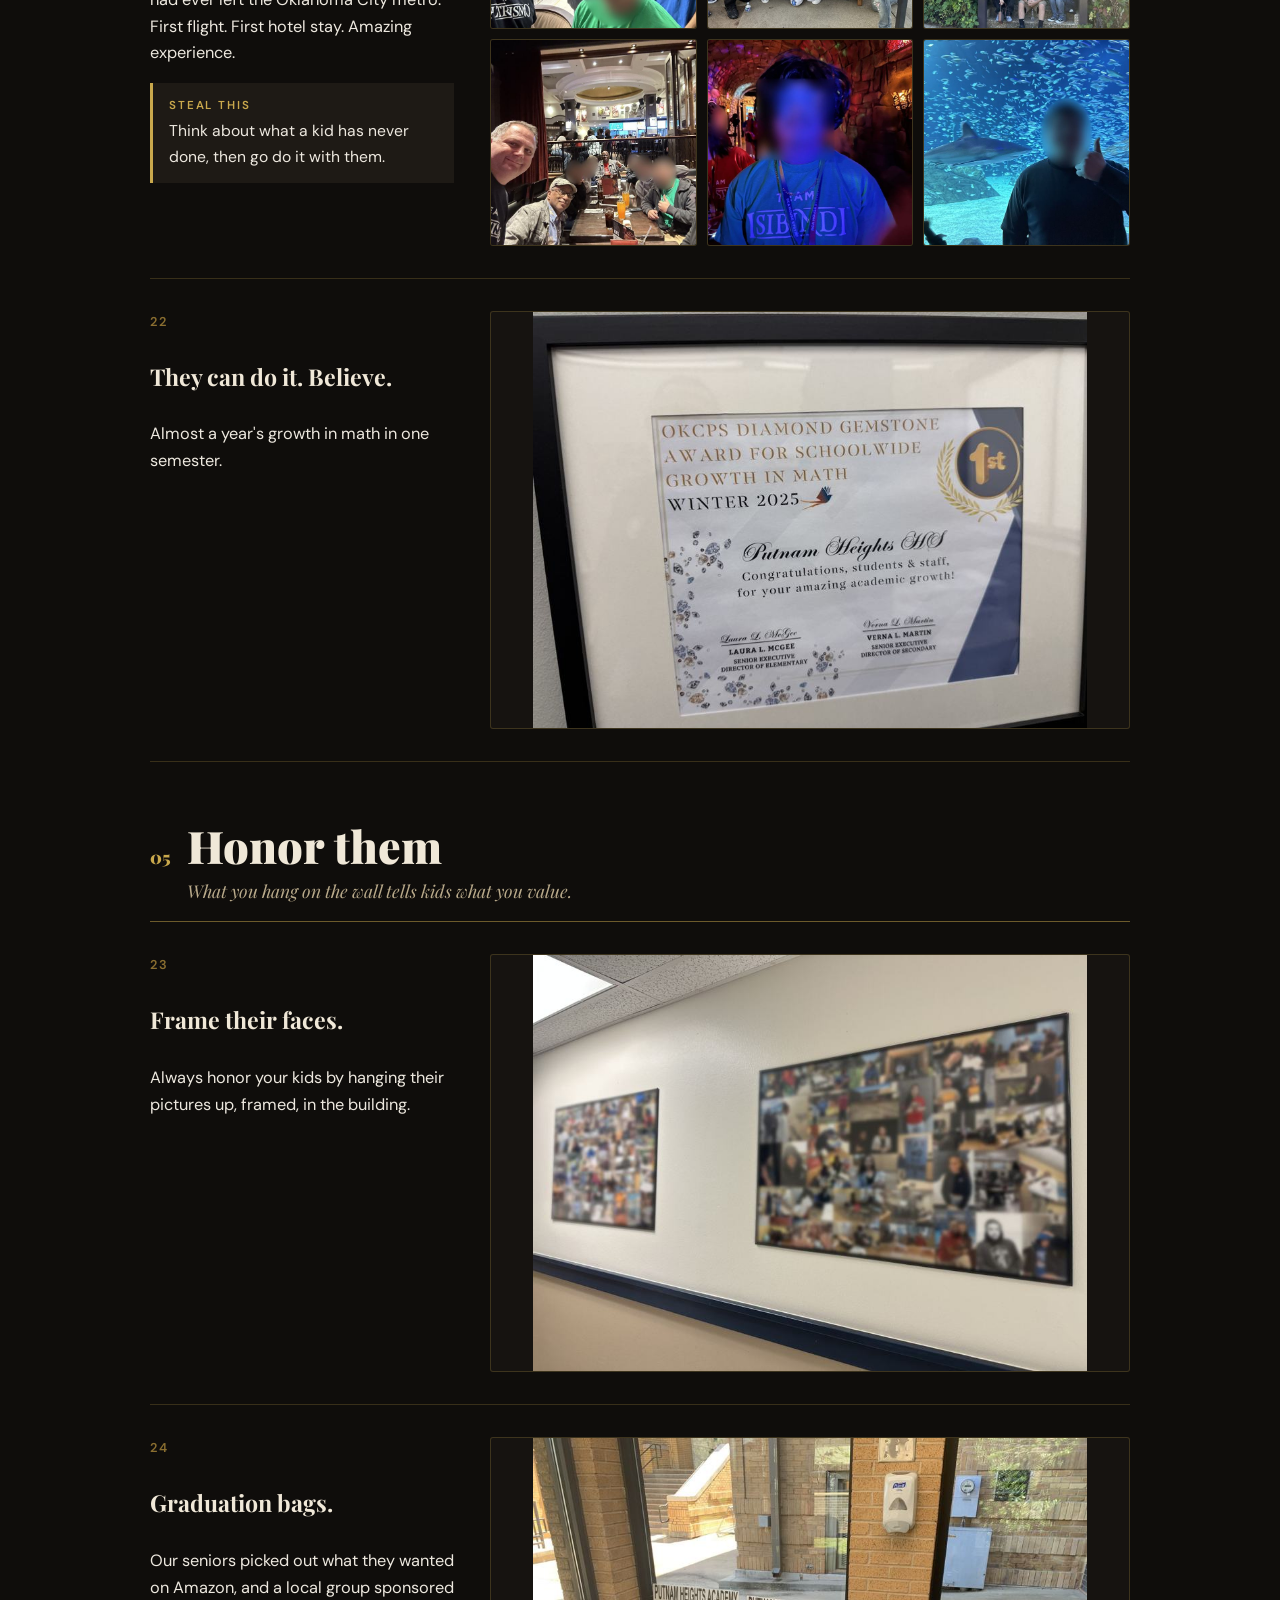
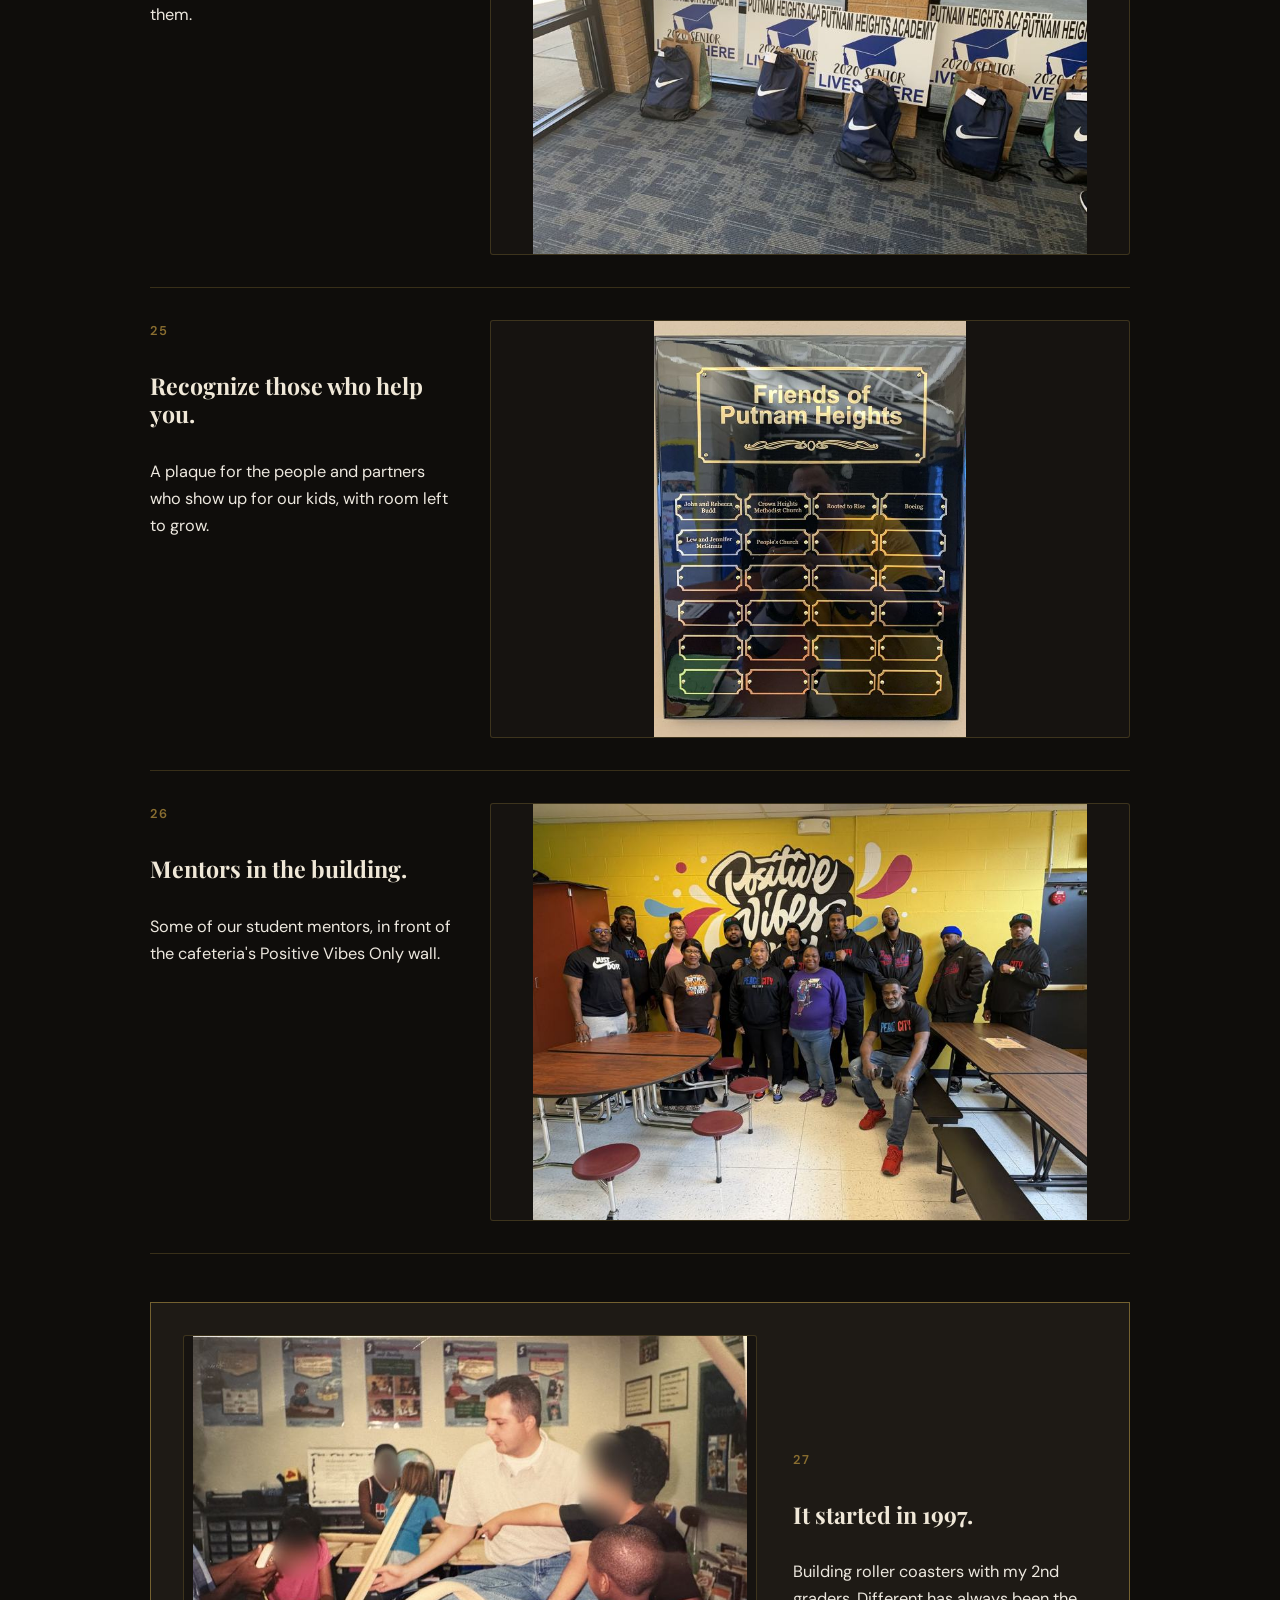
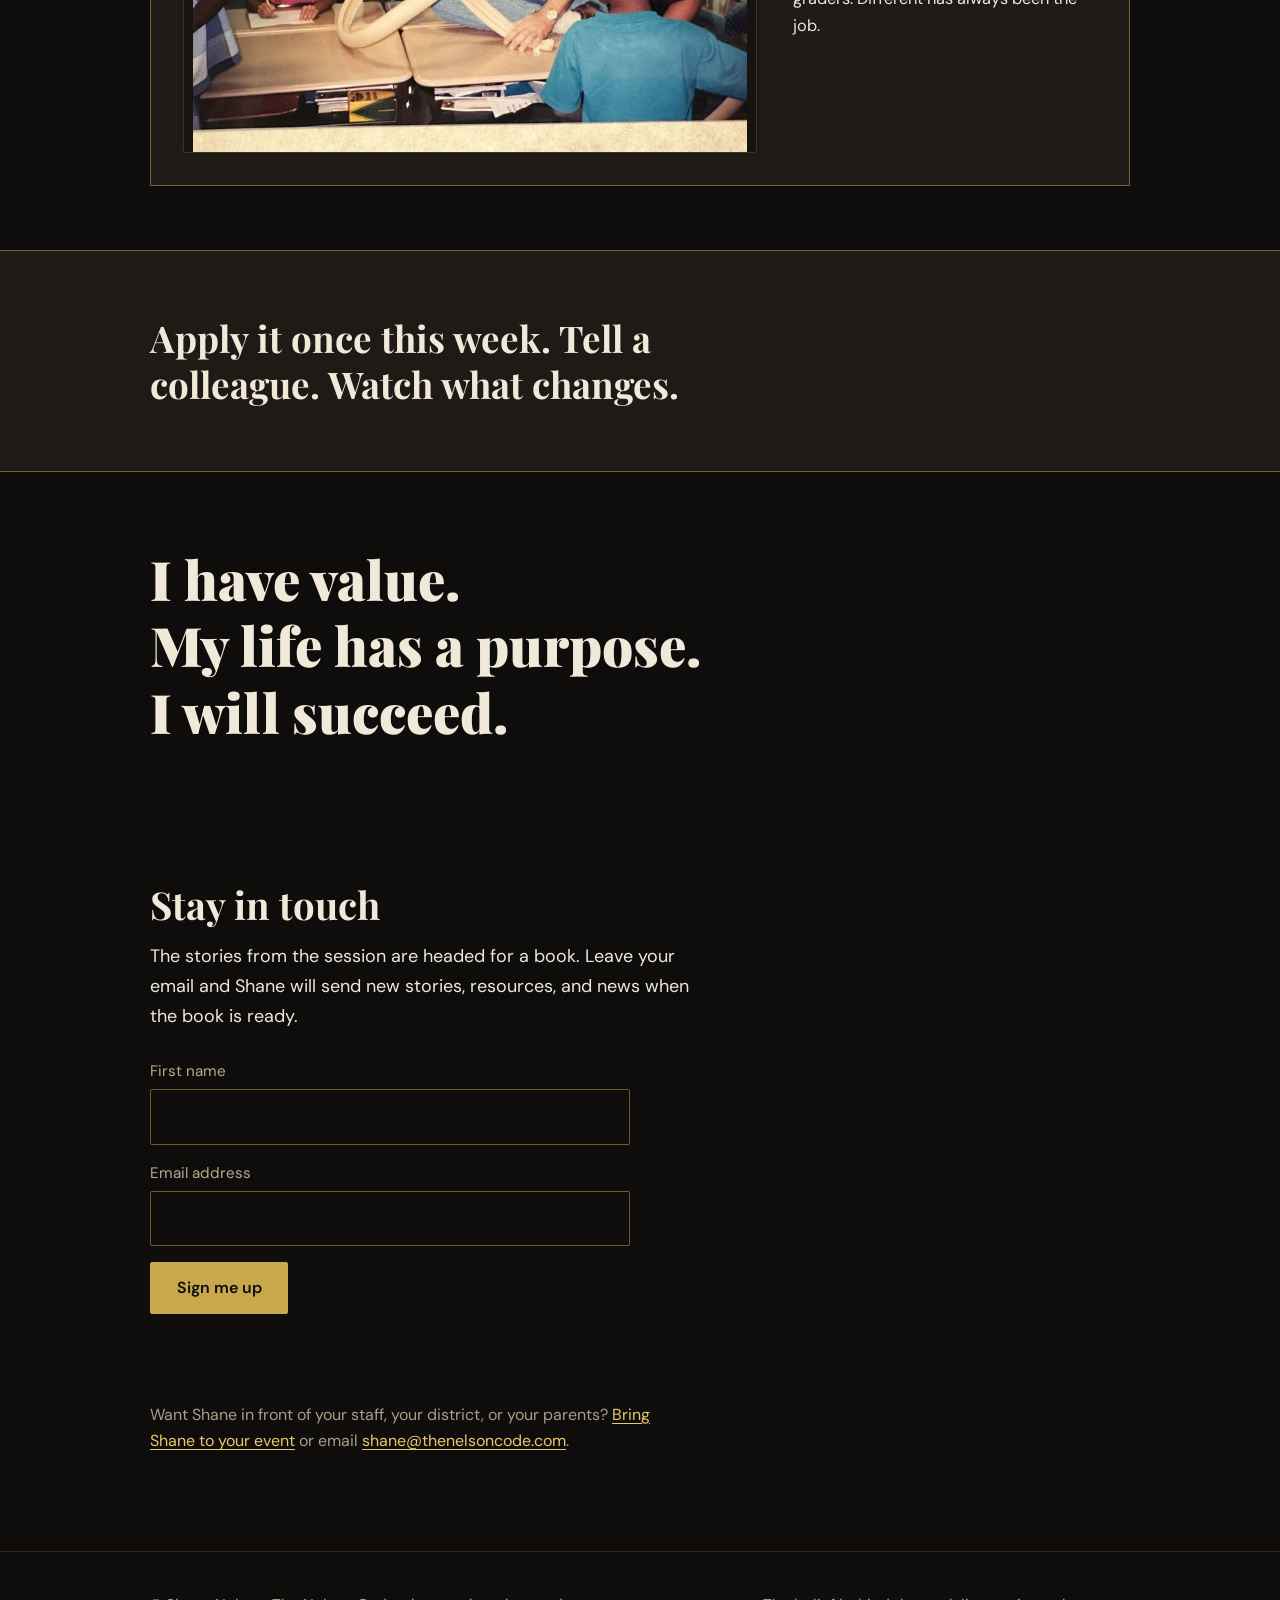
==== commit 967f405d: "Open the slides PDF in the browser like the packet" ====
--- a/naea/index.html
+++ b/naea/index.html
@@ -192,7 +192,7 @@
             <h3>The session slides</h3>
             <p>The full presentation as a PDF.</p>
           </div>
-          <a class="btn btn-gold" href="/naea/files/PausePivotPoint_NAEA2026_Slides.pdf" download>Download the slides</a>
+          <a class="btn btn-gold" href="/naea/files/PausePivotPoint_NAEA2026_Slides.pdf" target="_blank" rel="noopener">Open the slides</a>
         </div>
         <!-- To add another file, copy one of the .file blocks above and change the title, description, and filename. -->
       </div>
